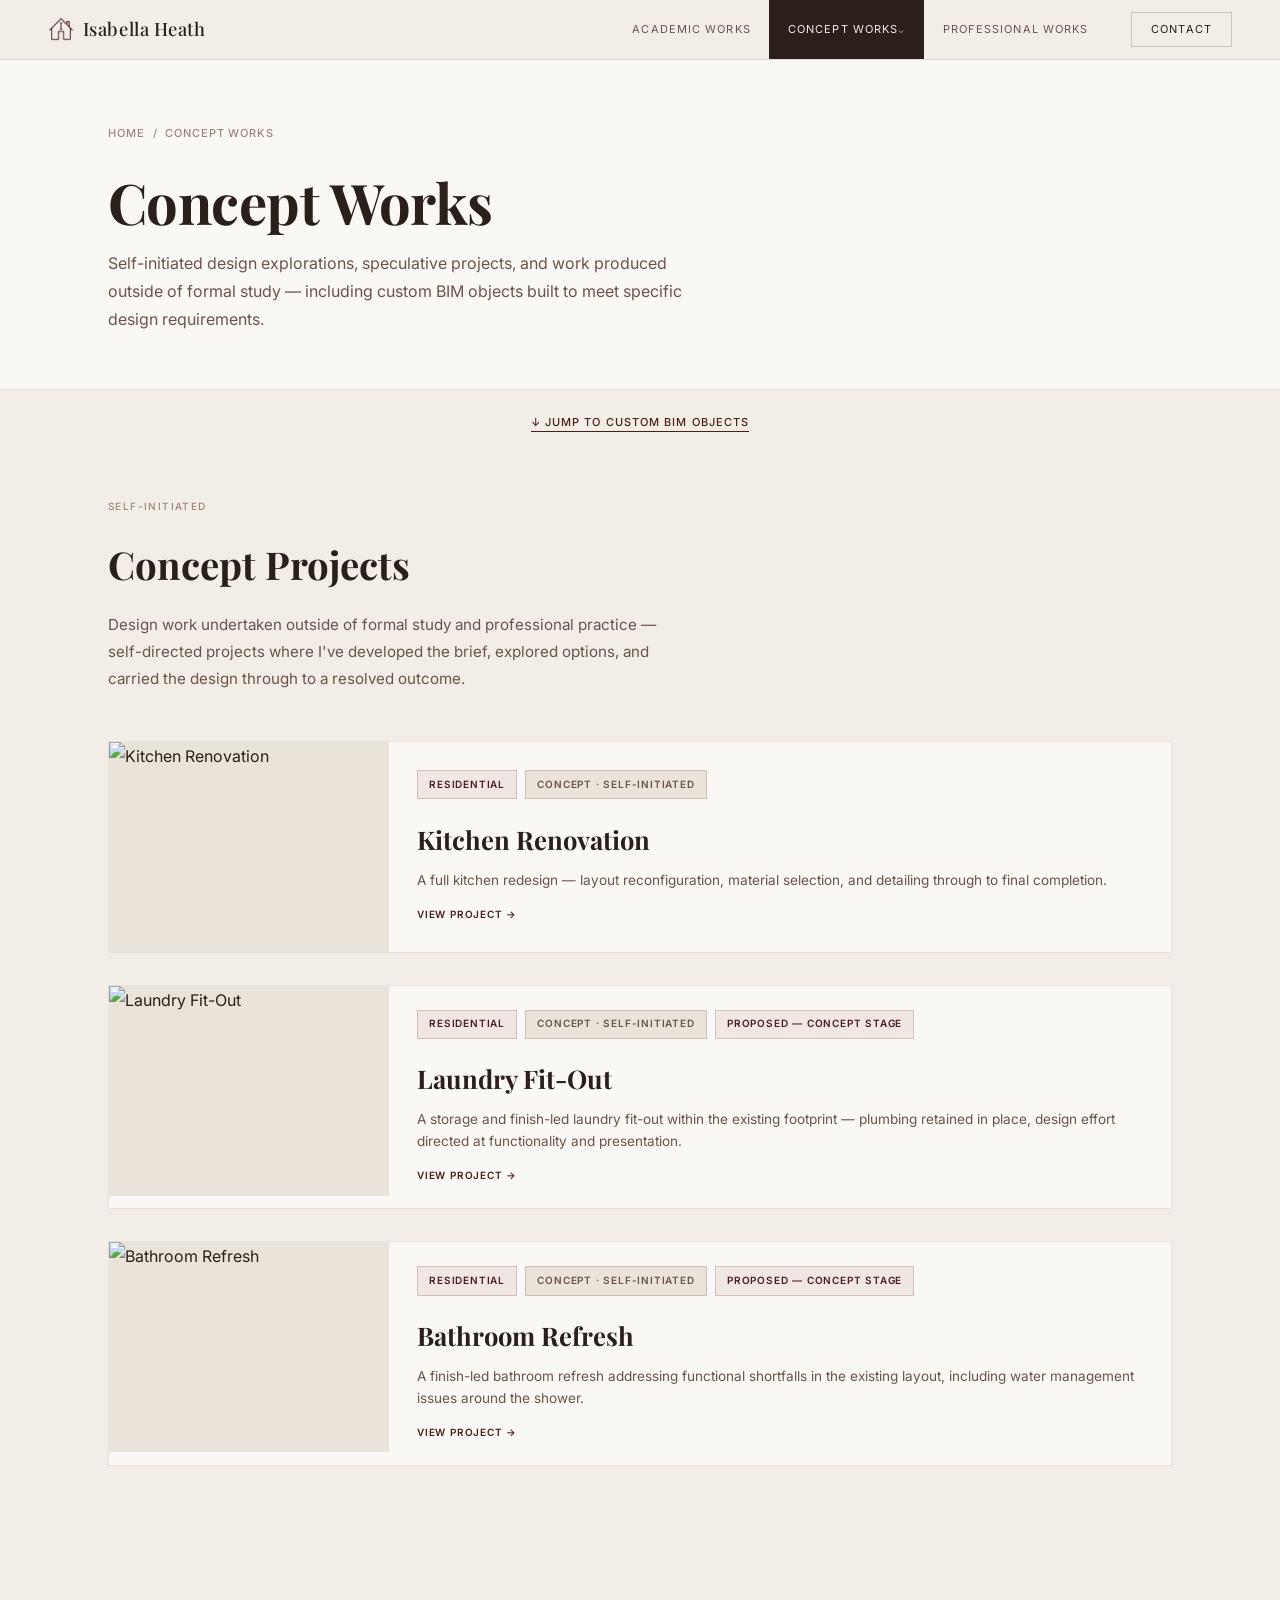
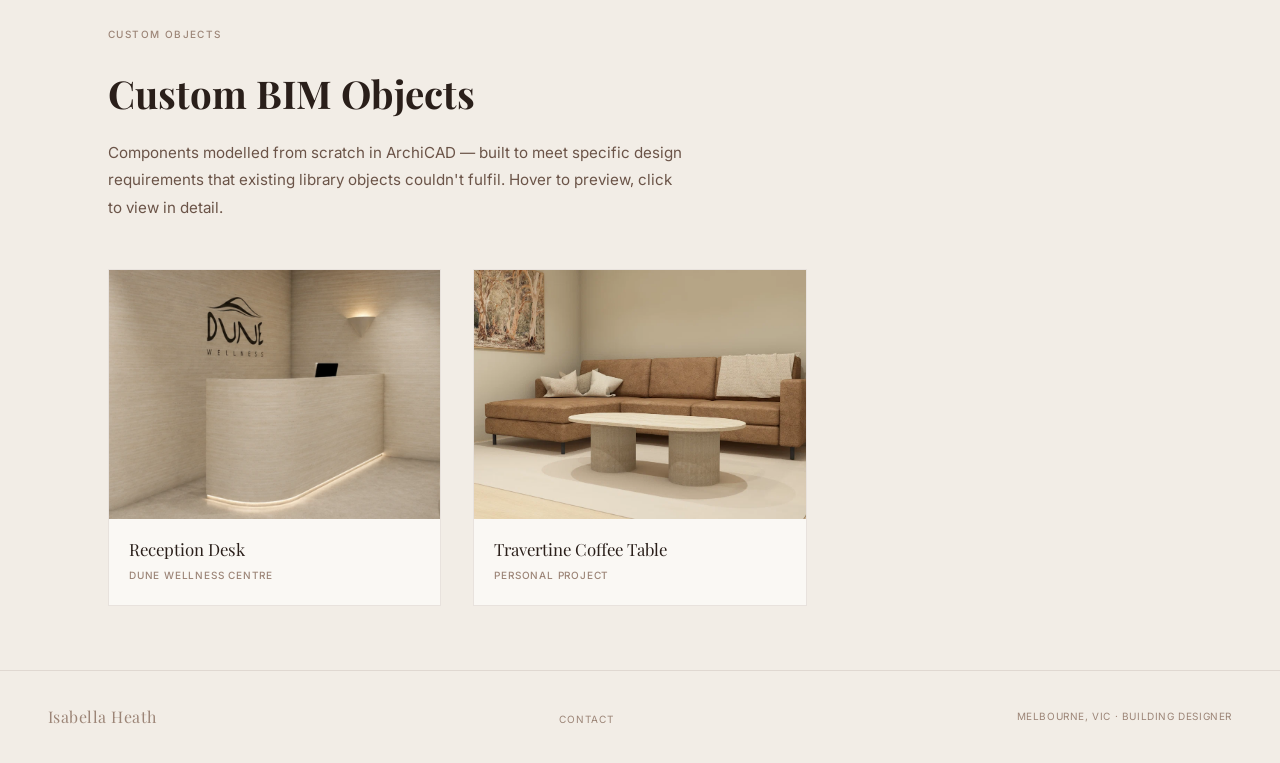
==== concept-works.html @ 90c16fb1 "Add files via upload" ====
<!DOCTYPE html>
<html lang="en">
<head>
<meta charset="UTF-8">
<meta name="viewport" content="width=device-width, initial-scale=1.0, maximum-scale=1.0, user-scalable=no">
<title>Concept Works — Isabella Heath</title>
<link rel="stylesheet" href="style.css">
<link rel="icon" type="image/x-icon" href="favicon.ico">
<link rel="apple-touch-icon" sizes="180x180" href="apple-touch-icon.png">
<link rel="manifest" href="manifest.json">
<meta name="theme-color" content="#3A1F14">
<style>
  .page-header { padding-top: 60px; border-bottom: 0.5px solid var(--border); background: var(--bg-card); }
  .page-header-inner { max-width: 1160px; margin: 0 auto; padding: 4rem 3rem 3.5rem; }
  @media (max-width: 900px) { .page-header-inner { padding: 1.5rem 1.5rem 2rem; } }
  .breadcrumb { display: flex; align-items: center; gap: 0.5rem; font-size: 11px; font-weight: 500; letter-spacing: 0.08em; text-transform: uppercase; color: var(--text-muted); margin-bottom: 1.75rem; }
  .breadcrumb a { color: var(--text-muted); text-decoration: none; transition: color 0.2s; }
  .breadcrumb a:hover { color: var(--accent); }
  .page-title { font-family: 'Playfair Display', serif; font-size: clamp(2rem, 5vw, 3.5rem); line-height: 1.1; letter-spacing: -0.01em; margin-bottom: 1rem; }
  .page-subtitle { font-size: 1rem; color: var(--text-secondary); max-width: 580px; line-height: 1.75; }

  /* SECTION */
  .section-wrap-cw { max-width: 1160px; margin: 0 auto; padding: 4rem 3rem; }
  .section-eyebrow-cw { font-size: 10px; font-weight: 500; letter-spacing: 0.14em; text-transform: uppercase; color: var(--text-muted); display: block; margin-bottom: 1rem; }
  .section-title-cw { font-family: 'Playfair Display', serif; font-size: clamp(1.6rem,3vw,2.4rem); margin-bottom: 0.75rem; }
  .section-body-cw { font-size: 0.95rem; color: var(--text-secondary); line-height: 1.8; max-width: 580px; margin-bottom: 3rem; }

  /* Shared classes used by kitchen renovation section */
  .img-grid-2 { display: grid; grid-template-columns: 1fr 1fr; gap: 1.5px; background: var(--border); margin-bottom: 1.5rem; }
  .before-two-col { display: grid; grid-template-columns: 1fr 1fr; }
  .layout-plans-grid { display: grid; grid-template-columns: 1fr 1fr; }
  .img-slot { background: transparent; display: flex; align-items: center; justify-content: center; overflow: hidden; }
  .img-slot img { width: 100%; height: 100%; object-fit: contain; display: block; cursor: zoom-in; }
  .img-placeholder-label { font-size: 10px; font-weight: 500; letter-spacing: 0.1em; text-transform: uppercase; color: var(--text-muted); text-align: center; padding: 1rem; line-height: 1.7; background: var(--bg-mid); width: 100%; height: 100%; display: flex; align-items: center; justify-content: center; }
  .img-hero { width: 100%; display: block; margin-bottom: 1.5rem; cursor: zoom-in; }
  .img-label { font-size: 10px; letter-spacing: 0.08em; text-transform: uppercase; color: var(--text-muted); margin-bottom: 0.5rem; margin-top: 0.25rem; display: block; }
  .outcomes-list { list-style: none; margin-top: 1rem; }
  .outcomes-list li { font-size: 0.9rem; color: var(--text-secondary); padding: 0.5rem 0; border-bottom: 0.5px solid var(--border); display: flex; align-items: flex-start; gap: 0.75rem; line-height: 1.5; }
  .outcomes-list li:last-child { border-bottom: none; }
  .outcomes-list li::before { content: '→'; color: var(--accent); font-size: 0.75rem; margin-top: 0.2rem; flex-shrink: 0; }
  .badge { font-size: 10px; font-weight: 600; letter-spacing: 0.08em; text-transform: uppercase; padding: 0.3rem 0.7rem; }
  .badge-type { background: var(--accent-light); color: var(--accent); }
  .badge-academic { background: var(--bg-mid); color: var(--text-secondary); }
  /* LIGHTBOX */
  .cw-lightbox { position: fixed; inset: 0; z-index: 100000; background: var(--bg-card); display: flex; flex-direction: column; align-items: center; justify-content: center; padding: 3rem 1.5rem 1.5rem; opacity: 0; pointer-events: none; transition: opacity 0.25s; }
  .cw-lightbox.open { opacity: 1; pointer-events: all; }
  .cw-lb-img-wrap { flex: 1; display: flex; align-items: center; justify-content: center; width: 100%; overflow: hidden; max-height: calc(100vh - 80px); }
  .cw-lb-img-wrap img { max-width: 100%; max-height: 100%; object-fit: contain; display: block; transition: transform 0.25s ease; cursor: zoom-in; transform-origin: center center; user-select: none; -webkit-user-drag: none; }
  .cw-lb-img-wrap img.zoomed { cursor: grab; }
  .cw-lb-img-wrap img.zoomed:active { cursor: grabbing; }
  .cw-lb-controls { position: fixed; bottom: 1.75rem; left: 50%; transform: translateX(-50%); display: flex; align-items: center; gap: 0.75rem; background: rgba(250,248,244,0.92); backdrop-filter: blur(10px); border: 0.5px solid var(--border-strong); padding: 0.55rem 1.25rem; z-index: 100001; opacity: 0; transition: opacity 0.3s; pointer-events: none; }
  .cw-lb-controls.zone-active, .cw-lb-controls:hover { opacity: 1; pointer-events: all; }
  @media (hover: none) {
    .cw-lb-controls { opacity: 1; pointer-events: all; }
  }
  .cw-lb-btn { background: var(--bg-card); border: 0.5px solid var(--border-strong); padding: 0.5rem 1.1rem; font-family:'Inter',sans-serif; font-size: 18px; color: var(--text-secondary); cursor: pointer; transition: all 0.2s; min-width: 48px; min-height: 48px; display: flex; align-items: center; justify-content: center; }
  .cw-lb-counter { font-size: 11px; letter-spacing: 0.06em; color: var(--text-muted); min-width: 54px; text-align: center; }
  .cw-lb-close { position: fixed; top: 1.25rem; right: 1.5rem; z-index: 100002; background: var(--bg-card); border: 0.5px solid var(--border-strong); color: var(--text-secondary); font-size: 1rem; cursor: pointer; padding: 0.4rem 0.7rem; opacity: 0; transition: background 0.2s, color 0.2s, border-color 0.2s, opacity 0.3s; pointer-events: none; }
  .cw-lb-close.zone-active, .cw-lb-close:hover { opacity: 1; pointer-events: all; }
  @media (hover: none) {
    .cw-lb-close { opacity: 1; pointer-events: all; }
  }
  /* Invisible hot zones — large trigger areas, sit BELOW the controls so clicks pass through */
  .cw-lb-hotzone-bottom { position: fixed; bottom: 0; left: 0; width: 100%; height: 40vh; z-index: 250; }
  .cw-lb-hotzone-close { position: fixed; top: 0; right: 0; width: 220px; height: 35vh; z-index: 250; }
  @media (max-width: 700px) {
    .cw-lb-btn { font-size: 26px; padding: 1rem 1.6rem; min-width: 70px; min-height: 70px; }
    .cw-lb-controls { padding: 0.75rem 1.5rem; gap: 1rem; bottom: 1.25rem; }
  }
  /* BEFORE VIEWER — inline prev/next navigation arrows */
  .before-nav-arrow { position: absolute; top: 50%; transform: translateY(-50%); background: rgba(42,31,26,0.45); border: none; color: rgba(242,237,230,0.9); font-size: 1.3rem; width: 36px; height: 36px; display: flex; align-items: center; justify-content: center; cursor: pointer; transition: background 0.2s, opacity 0.25s; z-index: 3; padding: 0; opacity: 0; }
  .before-main:hover .before-nav-arrow, .before-nav-arrow.zone-active { opacity: 1; }
  .before-nav-arrow:hover { background: rgba(42,31,26,0.8); }
  .before-nav-arrow:disabled { opacity: 0.15 !important; cursor: default; }
  .before-nav-arrow.prev { left: 0.4rem; }
  .before-nav-arrow.next { right: 2.4rem; }
  /* Wider hot zone — bottom 40% of the image reveals the arrows */
  .before-nav-hotzone { position: absolute; bottom: 0; left: 0; width: 100%; height: 40%; z-index: 1; }
  @media (hover: none) {
    .before-nav-arrow { opacity: 1; }
  }
  @media (max-width: 700px) {
    .before-nav-arrow { width: 44px; height: 44px; font-size: 1.6rem; }
    .before-nav-arrow.next { right: 3rem; }
  }
  .cw-lb-close:hover { background: var(--accent); border-color: var(--accent); color: var(--bg); }
  .cw-lb-label { position: fixed; bottom: 5.25rem; left: 50%; transform: translateX(-50%); font-size: 10px; letter-spacing: 0.1em; text-transform: uppercase; color: var(--text-muted); z-index: 100001; opacity: 0; transition: opacity 0.3s; pointer-events: none; }
  .cw-lb-label.zone-active { opacity: 1; }
  @media (hover: none) {
    .cw-lb-label { opacity: 1; }
  }

  /* BEFORE VIEWER — compact main image + thumbnail carousel */
  .before-viewer { max-width: 480px; margin-bottom: 1.5rem; }
  .before-main { position: relative; aspect-ratio: 4/3; background: var(--bg-mid); border: 0.5px solid var(--border-strong); overflow: hidden; display: flex; align-items: center; justify-content: center; }
  .before-main img { width: 100%; height: 100%; object-fit: contain; display: block; cursor: zoom-in; }
  .before-placeholder-text { font-size: 10px; font-weight: 500; letter-spacing: 0.08em; text-transform: uppercase; color: var(--text-muted); text-align: center; padding: 1rem; line-height: 1.7; }
  .before-expand { position: absolute; top: 0.5rem; right: 0.5rem; background: rgba(26,20,16,0.5); border: none; color: var(--bg); font-size: 0.9rem; cursor: pointer; padding: 0.35rem 0.55rem; line-height: 1; transition: background 0.2s; }
  .before-expand:hover { background: var(--accent); }
  .before-thumbs { display: flex; gap: 1.5px; margin-top: 0.5px; background: var(--border); }
  .before-thumb { flex: 1; aspect-ratio: 4/3; background: var(--bg-mid); cursor: pointer; overflow: hidden; border: 1.5px solid transparent; transition: border-color 0.2s; display: flex; align-items: center; justify-content: center; }
  .before-thumb img { width: 100%; height: 100%; object-fit: cover; display: block; }
  .before-thumb.active { border-color: var(--accent); }
  .before-thumb-fallback { font-size: 11px; color: var(--text-muted); }

  @media (max-width: 900px) {
    .before-two-col { display: grid !important; grid-template-columns: 1fr !important; }
    .before-two-col > div:last-child { align-self: auto !important; }
    .layout-plans-grid { display: grid !important; grid-template-columns: 1fr !important; gap: 1rem !important; }
    .img-grid-2 { grid-template-columns: 1fr !important; }
  }

  /* DESIGN DEVELOPMENT TAPESTRY — horizontal scroll */
  .tapestry-wrap { position: relative; margin-bottom: 2rem; }
  .tapestry-track { overflow-x: auto; overflow-y: hidden; scrollbar-width: none; -webkit-overflow-scrolling: touch; cursor: grab; height: 420px; background: #EDE7DE; display: flex; align-items: center; }
  .tapestry-track:active { cursor: grabbing; }
  .tapestry-track::-webkit-scrollbar { display: none; }
  /* Right-edge fade — permanent subtle indicator */
  .tapestry-fade { position: absolute; top: 0; right: 0; width: 80px; height: calc(100% - 36px); background: linear-gradient(to right, transparent, var(--bg-card)); pointer-events: none; z-index: 1; transition: opacity 0.4s; }
  .tapestry-wrap.scrolled .tapestry-fade { opacity: 0.3; }
  /* Scroll hint overlay — fades out on first interaction */
  .tapestry-hint { position: absolute; top: 50%; left: 50%; transform: translate(-50%, -50%); z-index: 3; pointer-events: none; display: flex; flex-direction: column; align-items: center; gap: 0.75rem; transition: opacity 0.5s ease; }
  .tapestry-hint-text { font-family: 'Inter', sans-serif; font-size: 13px; font-weight: 500; letter-spacing: 0.18em; text-transform: uppercase; color: #F2EDE6; background: rgba(58,31,20,0.88); backdrop-filter: blur(6px); padding: 0.65rem 1.5rem; white-space: nowrap; }
  .tapestry-hint-arrow { font-size: 52px; color: var(--accent); line-height: 1; animation: tapestry-nudge 1.8s ease-in-out infinite; }
  @keyframes tapestry-nudge { 0%, 100% { transform: translateX(0); } 50% { transform: translateX(12px); } }
  .tapestry-wrap.scrolled .tapestry-hint { opacity: 0; }
  /* Scrollbar — always visible, slightly thicker for discoverability */
  .tapestry-scrollbar-wrap { padding: 0.75rem 0 0; }
  .tapestry-scrollbar-track { height: 4px; background: var(--border-strong); border-radius: 2px; position: relative; cursor: pointer; }
  .tapestry-scrollbar-thumb { height: 100%; background: var(--accent); border-radius: 2px; position: absolute; left: 0; top: 0; min-width: 48px; transition: background 0.15s; cursor: grab; }
  .tapestry-scrollbar-thumb:active { cursor: grabbing; background: var(--text-primary); }
  .tapestry-img { height: 100%; width: auto; display: block; user-select: none; -webkit-user-drag: none; transform-origin: center left; transition: transform 0.25s ease; flex-shrink: 0; }
  .tapestry-arrow { display: none; }
  @media (max-width: 700px) {
    .tapestry-track { height: 500px; }
    .tapestry-img { height: 100%; }
    .tapestry-arrow { display: flex; align-items: center; justify-content: center; position: absolute; top: 50%; transform: translateY(-60%); z-index: 2; background: rgba(42,31,26,0.55); border: none; color: #F2EDE6; font-size: 1.8rem; width: 40px; height: 40px; cursor: pointer; transition: background 0.2s; }
    .tapestry-arrow:hover { background: rgba(42,31,26,0.85); }
    .tapestry-arrow:disabled { opacity: 0.2; cursor: default; }
    .tapestry-prev { left: 0.25rem; }
    .tapestry-next { right: 0.25rem; }
  }

  /* Tapestry fullscreen button */
  .tapestry-fs-btn { display: inline-flex; align-items: center; gap: 0.4rem; background: none; border: 0.5px solid var(--border-strong); padding: 0.4rem 0.9rem; font-family: 'Inter', sans-serif; font-size: 10px; font-weight: 500; letter-spacing: 0.1em; text-transform: uppercase; color: var(--text-muted); cursor: pointer; transition: color 0.2s, border-color 0.2s; }
  .tapestry-fs-btn:hover { color: var(--accent); border-color: var(--accent); }
  /* Inline zoom buttons — accent-coloured, sit left of full screen button */
  .tapestry-inline-zoom-btn { display: inline-flex; align-items: center; justify-content: center; background: var(--accent); border: none; color: var(--bg-card); font-size: 1rem; font-weight: 500; width: 28px; height: 28px; cursor: pointer; transition: background 0.2s; line-height: 1; flex-shrink: 0; }
  .tapestry-inline-zoom-btn:hover { background: var(--bg-dark); }
  .tapestry-inline-zoom-btn:disabled { opacity: 0.3; cursor: default; }
  /* Tapestry fullscreen overlay */
  .tapestry-fullscreen { position: fixed; inset: 0; z-index: 100000; background: var(--bg-card); display: flex; flex-direction: column; align-items: stretch; justify-content: center; padding: 3rem 0 2rem; opacity: 0; pointer-events: none; transition: opacity 0.25s; }
  .tapestry-fullscreen.open { opacity: 1; pointer-events: all; }
  .tapestry-fs-close { position: fixed; top: 1.25rem; right: 1.5rem; z-index: 100002; background: var(--bg-card); border: 0.5px solid var(--border-strong); color: var(--text-secondary); font-size: 1.1rem; cursor: pointer; padding: 0.6rem 0.9rem; transition: background 0.2s, color 0.2s, border-color 0.2s; touch-action: manipulation; }
  .tapestry-fs-close:hover { background: var(--accent); border-color: var(--accent); color: var(--bg); }
  @media (max-width: 700px) {
    .tapestry-fs-close { font-size: 1.4rem; padding: 0.8rem 1.1rem; top: 1rem; right: 1rem; min-width: 52px; min-height: 52px; }
  }
  .tapestry-fs-track { overflow-x: auto; overflow-y: hidden; -webkit-overflow-scrolling: touch; scrollbar-width: none; cursor: grab; flex: 1; display: flex; align-items: center; }
  .tapestry-fs-track:active { cursor: grabbing; }
  .tapestry-fs-track::-webkit-scrollbar { display: none; }
  .tapestry-fs-img { height: var(--tapestry-fs-zoom, min(70vh, 600px)); width: auto; display: block; flex-shrink: 0; user-select: none; -webkit-user-drag: none; pointer-events: none; transition: height 0.2s ease; }
  @media (max-width: 700px) { .tapestry-fullscreen { --tapestry-fs-zoom: min(60vh, 400px); } }
  /* Zoom controls — bottom-left corner of fullscreen tapestry */
  .tapestry-zoom-controls { position: fixed; bottom: 1.25rem; left: 1.25rem; z-index: 100002; display: flex; gap: 0.4rem; }
  .tapestry-zoom-btn { background: var(--bg-card); border: 0.5px solid var(--border-strong); color: var(--text-secondary); font-size: 1.3rem; font-weight: 500; cursor: pointer; width: 44px; height: 44px; display: flex; align-items: center; justify-content: center; transition: background 0.2s, color 0.2s, border-color 0.2s; touch-action: manipulation; line-height: 1; }
  .tapestry-zoom-btn:hover { background: var(--accent); border-color: var(--accent); color: var(--bg); }
  .tapestry-zoom-btn:disabled { opacity: 0.3; cursor: default; }
  @media (max-width: 700px) {
    .tapestry-zoom-btn { width: 50px; height: 50px; font-size: 1.5rem; }
  }

  /* MATERIAL PALETTE — even 3-column grid, each swatch expands its own panel directly below it */
  .mat-palette-grid { display: grid; grid-template-columns: repeat(3, 1fr); gap: 2rem; }
  .mat-swatch-col { display: flex; flex-direction: column; align-items: center; }
  .mat-swatch-item { text-align: center; cursor: pointer; transition: opacity 0.2s; width: 100%; }
  .mat-swatch-item:hover { opacity: 0.8; }
  .mat-swatch-circle { width: 130px; height: 130px; border-radius: 50%; overflow: hidden; background: var(--bg-mid); margin: 0 auto 0.75rem; border: 0.5px solid var(--border-strong); transition: border-color 0.2s; }
  .mat-swatch-item.active .mat-swatch-circle { border-color: var(--accent); border-width: 2px; }
  .mat-swatch-fallback { display: flex; align-items: center; justify-content: center; height: 100%; font-size: 9px; color: var(--text-muted); text-transform: uppercase; letter-spacing: 0.05em; }
  .mat-swatch-label { font-size: 10.5px; font-weight: 500; letter-spacing: 0.08em; text-transform: uppercase; color: var(--text-muted); display: block; }


  /* SMALL MATERIAL SWATCHES — for laundry and bathroom */
  .small-swatch-row { display: flex; gap: 1.5rem; flex-wrap: wrap; margin: 0.75rem 0 1.5rem; }
  .small-swatch { display: flex; flex-direction: column; align-items: center; gap: 0.4rem; }
  .small-swatch-circle { width: 70px; height: 70px; border-radius: 50%; overflow: hidden; background: var(--bg-mid); border: 0.5px solid var(--border-strong); }
  .small-swatch-circle img { width: 100%; height: 100%; object-fit: cover; display: block; }
  .small-swatch-label { font-size: 9px; font-weight: 500; letter-spacing: 0.07em; text-transform: uppercase; color: var(--text-muted); text-align: center; max-width: 80px; }
  /* Detail panel — expands DOWN below its own swatch, no horizontal rearranging */
  .mat-detail-panel {
    width: 100%;
    max-height: 0;
    overflow: hidden;
    opacity: 0;
    background: var(--bg-mid);
    border: 0.5px solid var(--border-strong);
    margin-top: 0;
    position: relative;
    transition: max-height 0.3s ease, opacity 0.25s ease, margin-top 0.3s ease;
  }
  .mat-detail-panel.open {
    max-height: 260px;
    opacity: 1;
    margin-top: 1rem;
    padding: 1.25rem 1.5rem;
  }
  .mat-detail-close { position: absolute; top: 0.5rem; right: 0.65rem; background: none; border: none; font-size: 0.8rem; color: var(--text-muted); cursor: pointer; padding: 0.2rem 0.4rem; }
  .mat-detail-close:hover { color: var(--accent); }
  .mat-detail-title { font-family: 'Playfair Display', serif; font-size: 0.95rem; color: var(--text-primary); display: block; margin-bottom: 0.5rem; }
  .mat-detail-text { font-size: 0.8rem; color: var(--text-secondary); line-height: 1.65; margin: 0; }

  @media (max-width: 900px) {
    .mat-palette-grid { grid-template-columns: 1fr; gap: 2.5rem; }
    .nav-links { display: none !important; }
    .mat-swatch-circle { width: 110px; height: 110px; }
  }

  /* JOURNAL — design development flip viewer */
  .journal-close { position: fixed; top: 1.25rem; right: 1.5rem; z-index: 302; background: rgba(26,20,16,0.65); border: 0.5px solid rgba(255,255,255,0.15); color: rgba(242,237,230,0.7); font-size: 1rem; cursor: pointer; padding: 0.4rem 0.7rem; }
  .journal-close:hover { background: var(--accent); border-color: var(--accent); color: var(--bg); }

  @media (max-width: 768px) {
    .img-grid-2 { grid-template-columns: 1fr; }
    .img-grid-3 { grid-template-columns: 1fr; }
  }

  /* CONCEPT PROJECT WRAPPER — collapsed preview by default, expands on click */
  .concept-proj-wrap { margin-bottom: 2rem; }
  .concept-preview-card {
    display: grid; grid-template-columns: 280px 1fr; gap: 0;
    border: 0.5px solid var(--border); background: var(--bg-card);
    cursor: pointer; transition: border-color 0.25s, box-shadow 0.25s;
  }
  .concept-preview-card:hover { border-color: var(--accent); box-shadow: 0 4px 20px rgba(74,31,26,0.1); }
  .concept-preview-img { position: relative; aspect-ratio: 4/3; overflow: hidden; background: var(--bg-mid); }
  .concept-preview-img img { width: 100%; height: 100%; object-fit: cover; display: block; }
  .concept-preview-fallback { display: flex; align-items: center; justify-content: center; height: 100%; font-size: 10px; font-weight: 500; letter-spacing: 0.08em; text-transform: uppercase; color: var(--text-muted); text-align: center; padding: 1rem; line-height: 1.7; }
  .concept-preview-info { padding: 1.5rem 1.75rem; display: flex; flex-direction: column; justify-content: center; gap: 0.5rem; }
  .concept-preview-title { font-family: 'Playfair Display', serif; font-size: clamp(1.2rem, 2.5vw, 1.6rem); color: var(--text-primary); margin: 0; }
  .concept-preview-desc { font-size: 0.85rem; color: var(--text-secondary); line-height: 1.6; margin: 0; }
  .concept-preview-cta { font-size: 10px; font-weight: 600; letter-spacing: 0.08em; text-transform: uppercase; color: var(--accent); margin-top: 0.4rem; }

  .concept-full-content { display: none; }
  .concept-full-content.open { display: block; }
  .concept-proj-wrap.expanded .concept-preview-card { display: none; }

  .concept-collapse-btn {
    display: inline-flex; align-items: center; gap: 0.4rem;
    font-size: 12px; font-weight: 500; letter-spacing: 0.07em; text-transform: uppercase;
    color: var(--text-muted); background: none; border: none; cursor: pointer;
    padding: 0; margin-bottom: 1.5rem; transition: color 0.2s;
  }
  .concept-collapse-btn:hover { color: var(--accent); }

  @media (max-width: 600px) {
    .concept-preview-card { grid-template-columns: 1fr; }
  }

  /* KITCHEN HERO IMAGE PAIR */
  .kitchen-hero-pair { display:flex; gap:1.5px; width:100%; margin-bottom:0.5px; background:var(--border); }
  .kitchen-hero-img { overflow:hidden; }
  .kitchen-hero-img img { display:block; width:100%; height:100%; object-fit:cover; cursor:zoom-in; }
  /* flex proportional to each image's natural aspect ratio so they share height perfectly */
  .kitchen-hero-img:nth-child(1) { flex:1.500 1 0; max-height:380px; }
  .kitchen-hero-img:nth-child(2) { flex:0.974 1 0; max-height:380px; }
  @media (max-width:900px) {
    .kitchen-hero-img:nth-child(1),
    .kitchen-hero-img:nth-child(2) { max-height:280px; }
  }
  @media (max-width:600px) {
    .kitchen-hero-pair { flex-direction:column; gap:1.5px; }
    .kitchen-hero-img:nth-child(1),
    .kitchen-hero-img:nth-child(2) { flex:none; width:100%; max-height:none; }
    .kitchen-hero-img img { height:auto; object-fit:contain; }
    .corner-storage-grid { grid-template-columns: 1fr !important; }
  }
  .kitchen-carousel-outer { margin-bottom: 2rem; }
  .kitchen-carousel-viewer { position: relative; width: 100%; aspect-ratio: 3/2; background: var(--bg-mid); overflow: hidden; border: 0.5px solid var(--border); margin-bottom: 4px; cursor: zoom-in; }
  .kitchen-carousel-viewer img { width: 100%; height: 100%; object-fit: contain; display: block; }
  .kitchen-carousel-viewer-arrow { position: absolute; top: 50%; transform: translateY(-50%); background: rgba(42,31,26,0.45); border: none; color: #fff; font-size: 1.4rem; width: 38px; height: 38px; display: flex; align-items: center; justify-content: center; cursor: pointer; transition: background 0.2s, opacity 0.25s; z-index: 2; opacity: 0; }
  .kitchen-carousel-viewer:hover .kitchen-carousel-viewer-arrow { opacity: 1; }
  .kitchen-carousel-viewer-arrow:hover { background: rgba(42,31,26,0.75); }
  .kitchen-carousel-viewer-arrow.prev { left: 0.75rem; }
  .kitchen-carousel-viewer-arrow.next { right: 0.75rem; }
  .kitchen-carousel-viewer-arrow:disabled { opacity: 0.2 !important; cursor: default; }
  @media (hover: none) {
    .kitchen-carousel-viewer-arrow { opacity: 1; }
  }
  .kitchen-carousel-counter { position: absolute; bottom: 0.6rem; right: 0.75rem; font-size: 10px; letter-spacing: 0.08em; color: rgba(255,255,255,0.75); background: rgba(42,31,26,0.4); padding: 2px 7px; }
  .kitchen-thumb-strip { display: flex; gap: 3px; overflow-x: auto; scrollbar-width: none; }
  .kitchen-thumb-strip::-webkit-scrollbar { display: none; }
  .kitchen-thumb { flex: 0 0 auto; width: 100px; aspect-ratio: 3/2; overflow: hidden; border: 1.5px solid transparent; cursor: pointer; background: var(--bg-mid); transition: border-color 0.2s; }
  .kitchen-thumb img { width: 100%; height: 100%; object-fit: cover; display: block; }
  .kitchen-thumb.active { border-color: var(--accent); }
  .kitchen-thumb-placeholder { width: 100%; height: 100%; display: flex; align-items: center; justify-content: center; font-size: 9px; color: var(--text-muted); letter-spacing: 0.06em; text-transform: uppercase; }
  @media (max-width: 600px) {
    .kitchen-thumb { width: 72px; }
  }

  /* BACK TO TOP */
  .back-to-top {
    position: fixed; bottom: 2rem; right: 2rem; z-index: 500;
    width: 44px; height: 44px; background: var(--accent); color: var(--bg);
    border: none; cursor: pointer; display: flex; align-items: center; justify-content: center;
    font-size: 1.1rem; line-height: 1; opacity: 0; pointer-events: none;
    transition: opacity 0.3s, background 0.2s, transform 0.2s;
    box-shadow: 0 2px 12px rgba(74,31,26,0.25);
  }
  .back-to-top.visible { opacity: 1; pointer-events: all; }
  .back-to-top:hover { background: var(--text-primary); transform: translateY(-2px); }

  .obj-grid { display: grid; grid-template-columns: repeat(auto-fill, minmax(260px, 1fr)); gap: 2rem; }
  .obj-card { cursor: pointer; border: 0.5px solid var(--border); background: var(--bg-card); transition: box-shadow 0.25s, border-color 0.25s; }
  .obj-card:hover { border-color: var(--accent); box-shadow: 0 4px 20px rgba(74,31,26,0.1); }
  .obj-thumb { position: relative; aspect-ratio: 4/3; overflow: hidden; background: var(--bg-mid); }
  .obj-thumb img { position: absolute; inset: 0; width: 100%; height: 100%; object-fit: cover; transition: opacity 0.35s; background: transparent; }
  .obj-thumb .thumb-default { opacity: 1; }
  .obj-thumb .thumb-hover { opacity: 0; }
  .obj-card:hover .thumb-default { opacity: 0; }
  .obj-card:hover .thumb-hover { opacity: 1; }
  .obj-card-info { padding: 1rem 1.25rem 1.25rem; }
  .obj-card-title { font-family: 'Playfair Display', serif; font-size: 1.05rem; color: var(--text-primary); margin-bottom: 0.2rem; }
  .obj-card-project { font-size: 10px; font-weight: 500; letter-spacing: 0.08em; text-transform: uppercase; color: var(--text-muted); }

  /* OBJECT DETAIL PANEL — desktop: overlay modal; mobile: bottom drawer */
  .obj-overlay {
    position: fixed; inset: 0; background: rgba(26,20,16,0.5);
    z-index: 200; opacity: 0; pointer-events: none; transition: opacity 0.3s;
  }
  .obj-overlay.open { opacity: 1; pointer-events: all; }

  .obj-panel {
    position: fixed; top: 60px; left: 50%; transform: translateX(-50%) translateY(20px);
    width: min(1100px, 92vw); max-height: calc(100vh - 80px);
    background: var(--bg-card); border: 0.5px solid var(--border-strong);
    z-index: 201; display: flex; flex-direction: column;
    opacity: 0; pointer-events: none;
    transition: opacity 0.3s, transform 0.3s;
    overflow: hidden;
  }
  .obj-panel.open { opacity: 1; pointer-events: all; transform: translateX(-50%) translateY(0); }

  /* Panel inner — two columns */
  .obj-panel-inner { display: grid; grid-template-columns: 1fr 1fr; flex: 1; min-height: 0; }

  /* Left col — large image + thumbnail strip */
  .obj-panel-left { display: flex; flex-direction: column; border-right: 0.5px solid var(--border); }
  .obj-panel-hero { flex: 1; background: var(--bg-mid); display: flex; align-items: center; justify-content: center; overflow: hidden; min-height: 0; }
  .obj-panel-hero img { max-width: 100%; max-height: 100%; object-fit: contain; display: block; background: transparent; }
  .obj-panel-thumbs { display: flex; gap: 1.5px; padding: 0.75rem; background: var(--bg); overflow-x: auto; flex-shrink: 0; }
  .obj-panel-thumb { width: 70px; height: 52px; flex-shrink: 0; cursor: pointer; border: 1.5px solid transparent; overflow: hidden; background: var(--bg-mid); transition: border-color 0.2s; }
  .obj-panel-thumb img { width: 100%; height: 100%; object-fit: cover; background: transparent; }
  .obj-panel-thumb.active { border-color: var(--accent); }

  /* Right col — info */
  .obj-panel-right { padding: 2rem 2rem 1.5rem; overflow-y: auto; display: flex; flex-direction: column; gap: 1.25rem; }
  .obj-panel-close { position: absolute; top: 0.75rem; right: 1rem; background: none; border: none; font-size: 1.1rem; cursor: pointer; color: var(--text-muted); padding: 0.25rem 0.5rem; transition: color 0.2s; z-index: 202; }
  .obj-panel-close:hover { color: var(--accent); }
  .obj-panel-title { font-family: 'Playfair Display', serif; font-size: clamp(1.4rem, 2.5vw, 2rem); line-height: 1.15; color: var(--text-primary); margin: 0; padding-top: 1.5rem; }
  .obj-panel-project { font-size: 11px; font-weight: 500; letter-spacing: 0.1em; text-transform: uppercase; color: var(--text-muted); }
  .obj-panel-divider { border: none; border-top: 0.5px solid var(--border); margin: 0; }
  .obj-panel-label { font-size: 10px; font-weight: 600; letter-spacing: 0.1em; text-transform: uppercase; color: var(--text-muted); margin-bottom: 0.5rem; display: block; }
  .obj-panel-desc { font-size: 0.9rem; color: var(--text-secondary); line-height: 1.8; }
  .obj-dims { display: grid; grid-template-columns: auto 1fr; gap: 0.35rem 1rem; align-items: baseline; }
  .obj-dim-label { font-size: 10px; font-weight: 600; letter-spacing: 0.06em; text-transform: uppercase; color: var(--text-muted); white-space: nowrap; }
  .obj-dim-value { font-size: 0.875rem; color: var(--text-primary); font-family: 'Inter', sans-serif; }

  /* Mobile bottom drawer */
  @media (max-width: 768px) {
    .obj-panel {
      top: auto; bottom: 0; left: 0; right: 0;
      transform: translateY(100%);
      width: 100%; max-width: 100%; max-height: 90vh;
      border-radius: 0; border-left: none; border-right: none; border-bottom: none;
    }
    .obj-panel.open { transform: translateY(0); }
    .obj-panel-inner { grid-template-columns: 1fr; overflow-y: auto; }
    .obj-panel-left { border-right: none; border-bottom: 0.5px solid var(--border); }
    .obj-panel-hero { min-height: 240px; max-height: 40vh; }
    .obj-panel-right { padding: 1.25rem 1.25rem 2rem; }
    .obj-grid { grid-template-columns: 1fr 1fr; gap: 1rem; }
    .section-wrap-cw { padding: 2.5rem 1.5rem; }
  }
  @media (max-width: 480px) {
    .obj-grid { grid-template-columns: 1fr; }
  }


  @media (max-width: 900px) {
    .cw-lb-controls { bottom: calc(80px + env(safe-area-inset-bottom, 0px)) !important; }
    .cw-lb-label { bottom: calc(140px + env(safe-area-inset-bottom, 0px)) !important; }
    .tapestry-zoom-controls { bottom: calc(80px + env(safe-area-inset-bottom, 0px)) !important; }
    .tapestry-fs-close { z-index: 100003 !important; }
    .cw-lb-hotzone-bottom { height: calc(40vh + 80px) !important; }
  }
</style>
</head>
<body>

<nav>
  <a href="index.html" class="nav-logo"><img src="favicon-32x32.png" alt="" class="nav-logo-icon" aria-hidden="true">Isabella Heath</a>
    <ul class="nav-links">
    <li><a href="qualifications.html">Academic Works</a></li>
    <li class="nav-dropdown">
      <a href="concept-works.html" class="active">Concept Works</a>
      <div class="nav-dropdown-menu">
        <a href="concept-works.html#custom-objects">Custom BIM Objects</a>
      </div>
    </li>
    <li><a href="professional-works.html">Professional Works</a></li>
    <li><a href="index.html#contact" class="nav-cta">Contact</a></li>
  </ul>
</nav>
<div class="page-header">
  <div class="page-header-inner">
    <div class="breadcrumb"><a href="index.html">Home</a><span>/</span>Concept Works</div>
    <h1 class="page-title">Concept Works</h1>
    <p class="page-subtitle">Self-initiated design explorations, speculative projects, and work produced outside of formal study — including custom BIM objects built to meet specific design requirements.</p>
  </div>
</div>

<div style="text-align:center; padding: 1rem 1.5rem 0;">
  <a href="#custom-objects" style="font-family:'Inter',sans-serif; font-size:11px; font-weight:500; letter-spacing:0.1em; text-transform:uppercase; color:var(--accent); text-decoration:none; border-bottom:0.5px solid var(--accent); padding-bottom:2px;">↓ Jump to Custom BIM Objects</a>
</div>

<!-- CONCEPT PROJECTS -->
<div class="section-wrap-cw" id="concept-projects-top">
  <span class="section-eyebrow-cw">Self-initiated</span>
  <h2 class="section-title-cw">Concept Projects</h2>
  <p class="section-body-cw">Design work undertaken outside of formal study and professional practice — self-directed projects where I've developed the brief, explored options, and carried the design through to a resolved outcome.</p>

  <!-- ============================================================ -->
  <!-- KITCHEN RENOVATION — collapsed preview card by default        -->
  <!-- ============================================================ -->
  <div class="concept-proj-wrap" id="concept-kitchen">

    <!-- PREVIEW CARD — shown by default, click to expand -->
    <div class="concept-preview-card" id="kitchenPreviewCard">
      <div class="concept-preview-img">
        <img src="images/personal/kitchen-final-01.webp" alt="Kitchen Renovation">
      </div>
      <div class="concept-preview-info">
        <div style="display:flex; gap:0.5rem; margin-bottom:0.6rem; flex-wrap:wrap;">
          <span class="badge badge-type">Residential</span>
          <span class="badge badge-academic" style="background:var(--bg-mid); color:var(--text-secondary);">Concept · Self-Initiated</span>
        </div>
        <h3 class="concept-preview-title">Kitchen Renovation</h3>
        <p class="concept-preview-desc">A full kitchen redesign — layout reconfiguration, material selection, and detailing through to final completion.</p>
        <span class="concept-preview-cta">View project →</span>
      </div>
    </div>

    <!-- FULL CONTENT — hidden by default, expands on click -->
    <div class="concept-full-content" id="kitchenFullContent">
      <button class="concept-collapse-btn" id="kitchenCollapseBtn">✕ Close section</button>

      <div style="border:0.5px solid var(--border); background:var(--bg-card); padding:2.5rem;">
        <div style="display:flex; gap:0.5rem; margin-bottom:0.75rem; flex-wrap:wrap;">
          <span class="badge badge-type">Residential</span>
          <span class="badge badge-academic" style="background:var(--bg-mid); color:var(--text-secondary);">Concept · Self-Initiated</span>
        </div>
        <h3 style="font-family:'Playfair Display',serif; font-size:clamp(1.5rem,3vw,2rem); margin-bottom:0.5rem;">Kitchen Renovation</h3>
        <p style="font-size:0.85rem; color:var(--text-muted); margin-bottom:2rem; letter-spacing:0.04em;">Full kitchen redesign — layout reconfiguration through to final detailing</p>

        <!-- HERO IMAGES — finished kitchen, before any explanation -->
        <div class="kitchen-hero-pair">
          <div class="kitchen-hero-img">
            <img src="images/personal/kitchen-final-01.webp" alt="Completed kitchen" data-gallery="kitchen-hero" data-index="0">
          </div>
          <div class="kitchen-hero-img">
            <img src="images/personal/kitchen-final-02.webp" alt="Completed kitchen" data-gallery="kitchen-hero" data-index="1">
          </div>
        </div>

    <!-- INTRO -->
    <p style="font-size:0.95rem; color:var(--text-secondary); line-height:1.8; margin:1.75rem 0 1.25rem;">A full kitchen redesign that began as a brief to refresh finishes and developed into a complete reconfiguration of the layout. Working through the existing space revealed an opportunity to improve flow, storage, and ergonomics by rethinking the floor plan rather than working within the original footprint.</p>

    <!-- BEFORE — compact main image + thumbnail strip + design critique callout -->
    <h4 style="font-family:'Playfair Display',serif; font-size:1.15rem; margin:2rem 0 0.75rem;">Before</h4>
    <p style="font-size:0.9rem; color:var(--text-secondary); line-height:1.75; margin-bottom:1rem">The existing kitchen and meals area prior to renovation. The first two images were taken at the time of purchase with the original styling in place; the next two show the space once vacated — with the meals furniture removed, the spatial constraints of the original layout become more apparent. The final three images are from a previous sale listing dated c. 2013, included to show the condition and layout of the space over a decade earlier — including the dead space adjoining the kitchen that was later reworked into the meals area.</p>
    <div style="gap:1.5rem; align-items:start; margin-bottom:1.5rem;" class="before-two-col">
      <div class="before-viewer" style="max-width:100%; margin-bottom:0;">
        <div class="before-main" id="beforeMain">
          <img id="beforeMainImg" src="" alt="Before kitchen">
          <button class="before-expand" id="beforeExpand" title="View full screen">⛶</button>
          <span class="before-placeholder-text" id="beforePlaceholderText">Before</span>
        </div>
        <div class="before-thumbs" id="beforeThumbs">
          <div class="before-thumb active" data-src="images/personal/kitchen-before-01.webp" data-alt="Before">
            <span class="before-thumb-fallback">1</span>
          </div>
          <div class="before-thumb" data-src="images/personal/kitchen-before-02.webp" data-alt="Before">
            <span class="before-thumb-fallback">2</span>
          </div>
          <div class="before-thumb" data-src="images/personal/kitchen-before-dining.webp" data-alt="Before">
            <span class="before-thumb-fallback">3</span>
          </div>
          <div class="before-thumb" data-src="images/personal/kitchen-before-03.webp" data-alt="Before">
            <span class="before-thumb-fallback">4</span>
          </div>
          <div class="before-thumb" data-src="images/personal/kitchen-before-2013-01.webp" data-alt="Before — c. 2013">
            <span class="before-thumb-fallback">5</span>
          </div>
          <div class="before-thumb" data-src="images/personal/kitchen-before-2013-02.webp" data-alt="Before — c. 2013">
            <span class="before-thumb-fallback">6</span>
          </div>
          <div class="before-thumb" data-src="images/personal/kitchen-before-2013-dead-space.webp" data-alt="Before — c. 2013">
            <span class="before-thumb-fallback">7</span>
          </div>
        </div>
      </div>
      <div style="padding:0.25rem 0 0 1rem; align-self:stretch;">
        <p style="font-size:9px; font-weight:500; letter-spacing:0.14em; text-transform:uppercase; color:var(--text-muted); margin-bottom:1rem;">Existing conditions</p>
        <ul style="list-style:none; padding:0; margin:0; display:flex; flex-direction:column; gap:0.65rem;">
          <li style="font-size:0.82rem; color:var(--text-secondary); line-height:1.6; padding-left:1.1rem; position:relative;"><span style="position:absolute; left:0; top:0.45em; width:5px; height:5px; border-radius:50%; background:var(--accent); display:inline-block;"></span>Bold red ceramic tile splashback and grey stone-look laminate benchtop with a dated bullnose edge profile — a colour scheme that significantly ages the space</li>
          <li style="font-size:0.82rem; color:var(--text-secondary); line-height:1.6; padding-left:1.1rem; position:relative;"><span style="position:absolute; left:0; top:0.45em; width:5px; height:5px; border-radius:50%; background:var(--accent); display:inline-block;"></span>No designated pantry; storage limited to standard overhead and below-bench cabinetry with poor capacity</li>
          <li style="font-size:0.82rem; color:var(--text-secondary); line-height:1.6; padding-left:1.1rem; position:relative;"><span style="position:absolute; left:0; top:0.45em; width:5px; height:5px; border-radius:50%; background:var(--accent); display:inline-block;"></span>Restricted bench run with minimal usable preparation space</li>
          <li style="font-size:0.82rem; color:var(--text-secondary); line-height:1.6; padding-left:1.1rem; position:relative;"><span style="position:absolute; left:0; top:0.45em; width:5px; height:5px; border-radius:50%; background:var(--accent); display:inline-block;"></span>Dated 1¼ bowl stainless steel sink with drainer, top-mounted to the laminate benchtop — a functional and aesthetic liability</li>
          <li style="font-size:0.82rem; color:var(--text-secondary); line-height:1.6; padding-left:1.1rem; position:relative;"><span style="position:absolute; left:0; top:0.45em; width:5px; height:5px; border-radius:50%; background:var(--accent); display:inline-block;"></span>Oven positioned under the benchtop rather than at a comfortable working height</li>
          <li style="font-size:0.82rem; color:var(--text-secondary); line-height:1.6; padding-left:1.1rem; position:relative;"><span style="position:absolute; left:0; top:0.45em; width:5px; height:5px; border-radius:50%; background:var(--accent); display:inline-block;"></span>Meals area confined to a small corner — the footprint accommodated only a compact round table for four</li>
        </ul>
      </div>
    </div>
    <!--
      Before images load automatically once files exist at images/personal/.
      kitchen-before-dining.webp = the styled dining nook shot (your upload: kitchen-before-dining_to_use.jpg, converted to webp).
    -->

    <div class="layout-plans-grid" style="gap:2rem; margin-bottom:1.5rem; align-items:center;">
      <div>
        <p style="font-size:9px; font-weight:500; letter-spacing:0.12em; text-transform:uppercase; color:var(--text-muted); margin-bottom:0.5rem;">Current floor plan</p>
        <div style="background:var(--bg-card); padding:0.75rem;">
          <img src="images/personal/kitchen-original-floorplan.webp" alt="Original Floor Plan — NTS" data-gallery="kitchen-reference" data-index="0" class="lb-transparent-bg" style="width:100%; height:auto; display:block; cursor:zoom-in;">
        </div>
      </div>
      <div>
        <p style="font-size:9px; font-weight:500; letter-spacing:0.12em; text-transform:uppercase; color:var(--text-muted); margin-bottom:0.5rem;">Existing kitchen measurements</p>
        <div style="background:var(--bg-card); padding:0.75rem;">
          <img src="images/personal/kitchen-measurement-mockup.webp" alt="Existing kitchen measurement mockup" data-gallery="kitchen-reference" data-index="1" class="lb-transparent-bg" style="width:100%; height:auto; display:block; cursor:zoom-in;">
        </div>
      </div>
    </div>

    <!-- DESIGN DEVELOPMENT TAPESTRY -->
    <h4 style="font-family:'Playfair Display',serif; font-size:1.15rem; margin:2.5rem 0 0.75rem;">Design Development</h4>
    <p style="font-size:0.9rem; color:var(--text-secondary); line-height:1.8; margin-bottom:0.9rem">The design process began with researching off-the-shelf cabinetry solutions — first through Kaboodle, then IKEA — as a pragmatic starting point for understanding spatial possibilities and product ranges. As the design ideas developed and became more resolved, it became clear that going custom through a cabinet maker was the stronger path forward. Rather than a change of direction, it was an opportunity to take the ideas already developed and refine them without constraint — not being limited to the available product ranges, colourways, or standard modular dimensions meant the design could be executed exactly as intended. In particular, it opened up the material selection considerably: instead of finding the closest match within what either brand offered, the exact Polytec finish and profile could be specified from the outset.</p>
    <p style="font-size:0.9rem; color:var(--text-secondary); line-height:1.75; margin-bottom:1.25rem">The tapestry below brings together the research and ideas explored along the way — product research through Kaboodle and IKEA, colour and finish direction, and specific inspiration for details like the coffee corner and pantry organisation.</p>

    <div class="tapestry-wrap" id="kitchenTapestryWrap">
      <!-- Right-edge fade gradient -->
      <div class="tapestry-fade" id="kitchenTapestryFade"></div>
      <!-- Scroll hint — disappears on first interaction -->
      <div class="tapestry-hint" id="kitchenTapestryHint">
        <span class="tapestry-hint-text">Drag to explore</span>
        <span class="tapestry-hint-arrow">→</span>
      </div>
      <!-- ARROWS — mobile only -->
      <button class="tapestry-arrow tapestry-prev" id="kitchenTapestryPrev" aria-label="Scroll left">&#8249;</button>
      <button class="tapestry-arrow tapestry-next" id="kitchenTapestryNext" aria-label="Scroll right">&#8250;</button>
      <!-- SCROLL TRACK -->
      <div class="tapestry-track" id="kitchenTapestryTrack">
        <img src="images/personal/kitchen-dev-tapestry.webp" alt="Design development timeline" class="tapestry-img" id="kitchenTapestryImg">
      </div>
      <!-- CUSTOM SCROLLBAR -->
      <div class="tapestry-scrollbar-wrap" id="kitchenScrollbarWrap">
        <div class="tapestry-scrollbar-track">
          <div class="tapestry-scrollbar-thumb" id="kitchenScrollbarThumb"></div>
        </div>
      </div>
      <!-- INLINE CONTROLS ROW -->
      <div style="display:flex; align-items:center; gap:0.5rem; margin-top:0.6rem;">
        <button class="tapestry-inline-zoom-btn" id="kitchenInlineZoomOut" aria-label="Zoom out">−</button>
        <button class="tapestry-inline-zoom-btn" id="kitchenInlineZoomIn" aria-label="Zoom in">+</button>
        <button class="tapestry-fs-btn" id="kitchenTapestryFsBtn">⛶ Full screen</button>
      </div>
    </div>

    <!-- TAPESTRY FULLSCREEN OVERLAY -->
    <div class="tapestry-fullscreen" id="kitchenTapestryFullscreen">
      <button class="tapestry-fs-close" id="kitchenTapestryFsClose">✕</button>
      <div class="tapestry-zoom-controls">
        <button class="tapestry-zoom-btn" id="kitchenTapestryZoomOut" aria-label="Zoom out">−</button>
        <button class="tapestry-zoom-btn" id="kitchenTapestryZoomIn" aria-label="Zoom in">+</button>
      </div>
      <div class="tapestry-fs-track" id="kitchenTapestryFsTrack">
        <img src="images/personal/kitchen-dev-tapestry.webp" alt="Design development timeline" class="tapestry-fs-img">
      </div>
    </div>

    <!-- LAYOUT RECONFIGURATION -->
    <h4 style="font-family:'Playfair Display',serif; font-size:1.15rem; margin:2.5rem 0 0.75rem;">Layout Reconfiguration</h4>
    <p style="font-size:0.9rem; color:var(--text-secondary); line-height:1.75; margin-bottom:1.25rem">As part of the design development I proposed adjusting the floor plan to make better use of the available space.</p>

    <div class="layout-plans-grid" style="gap:2rem; margin-bottom:1.5rem; align-items:start;">
      <div>
        <p style="font-size:9px; font-weight:500; letter-spacing:0.12em; text-transform:uppercase; color:var(--text-muted); margin-bottom:0.5rem;">Current floor plan</p>
        <div style="background:var(--bg-card); display:flex; align-items:center; justify-content:center; padding:0.75rem;">
          <img src="images/personal/kitchen-layout-original.webp" alt="Original Floor Plan — with furniture" data-gallery="kitchen-reference" data-index="2" class="lb-transparent-bg" style="width:100%; height:auto; display:block; cursor:zoom-in;">
        </div>
      </div>
      <div>
        <p style="font-size:9px; font-weight:500; letter-spacing:0.12em; text-transform:uppercase; color:var(--text-muted); margin-bottom:0.5rem;">Visualisation of proposed floor plan</p>
        <div style="background:var(--bg-card); display:flex; align-items:center; justify-content:center; padding:0.75rem;">
          <img src="images/personal/kitchen-layout-reconfigured.webp" alt="Proposed Reconfigured Layout — NTS" data-gallery="kitchen-reference" data-index="3" class="lb-transparent-bg" style="width:100%; height:auto; display:block; cursor:zoom-in;">
        </div>
      </div>
    </div>

    <p style="font-size:0.9rem; color:var(--text-secondary); line-height:1.75; margin-bottom:0.75rem">I suggested this reconfiguration for several reasons:</p>
    <ul class="outcomes-list" style="margin-bottom:1.5rem;">
      <li>Made use of the empty space separating the kitchen from the living area, which was previously an ineffective use of floor space</li>
      <li>Relocated the meals area into that space, freeing up the original meals area to become additional kitchen floor space</li>
      <li>Created the opportunity for a proper pantry, which the original layout did not allow for</li>
      <li>Added bench space and reorganised the appliance layout so the oven is no longer positioned beneath the cooktop</li>
      <li>Gave the microwave its own dedicated position, rather than sitting on the benchtop</li>
      <li>Allowed drawers to replace cabinets wherever applicable in the lower cabinetry, improving everyday accessibility</li>
    </ul>

    <!-- MATERIAL PALETTE -->
    <h4 style="font-family:'Playfair Display',serif; font-size:1.15rem; margin:2.5rem 0 0.4rem;">Material Palette</h4>
    <p style="font-size:11px; font-weight:500; letter-spacing:0.08em; text-transform:uppercase; color:var(--accent); margin-bottom:1.25rem; display:flex; align-items:center; gap:0.5rem;"><span style="font-size:14px;">↓</span> Click a material to explore</p>

    <div class="mat-palette-grid" id="matPaletteRow">

      <div class="mat-swatch-col">
        <div class="mat-swatch-item" data-mat="benchtop">
          <div class="mat-swatch-circle">
            <img src="images/personal/kitchen-mat-benchtop.webp" alt="Benchtop and splashback stone" style="width:100%;height:100%;object-fit:cover;">
          </div>
          <span class="mat-swatch-label">Benchtop &amp; Splashback</span>
        </div>
        <div class="mat-detail-panel" id="matDetail-benchtop">
          <button class="mat-detail-close" data-close-mat>✕</button>
          <span class="mat-detail-title">Benchtop &amp; Splashback</span>
          <p class="mat-detail-text">'Travertino' 12mm porcelain by Stone Ambassador, from the Vasari Porcelain Surfaces range. Natural surface finish.</p>
        </div>
      </div>

      <div class="mat-swatch-col">
        <div class="mat-swatch-item" data-mat="cabinetry">
          <div class="mat-swatch-circle">
            <img src="images/personal/kitchen-mat-cabinetry.webp" alt="Cabinetry" style="width:100%;height:100%;object-fit:cover;">
          </div>
          <span class="mat-swatch-label">Cabinetry</span>
        </div>
        <div class="mat-detail-panel" id="matDetail-cabinetry">
          <button class="mat-detail-close" data-close-mat>✕</button>
          <span class="mat-detail-title">Cabinetry</span>
          <p class="mat-detail-text">'Rubra Oak' Woodmatt finish by Polytec, 18mm thick thermolaminated doors and panels. Subtle woodgrain embossing with an overall matt finish — a deep red-brown undertone with dark brown grain in a solid oak woodgrain with subtle crown cuts. Bevelled-edge finger-pull profile, no handles, soft-close drawers and doors throughout.</p>
        </div>
      </div>

      <div class="mat-swatch-col">
        <div class="mat-swatch-item" data-mat="sinktap">
          <div class="mat-swatch-circle">
            <img src="images/personal/kitchen-mat-sink-tap.webp" alt="Sink and tap finish" style="width:100%;height:100%;object-fit:cover;">
          </div>
          <span class="mat-swatch-label">Sink &amp; Tap</span>
        </div>
        <div class="mat-detail-panel" id="matDetail-sinktap">
          <button class="mat-detail-close" data-close-mat>✕</button>
          <span class="mat-detail-title">Sink &amp; Tap</span>
          <p class="mat-detail-text">Gunmetal grey finish on both the sink and tap, coordinated for a cohesive look throughout the kitchen.</p>
        </div>
      </div>

    </div>

    <!-- LIGHTING NOTE -->
    <p style="font-size:0.85rem; color:var(--text-secondary); line-height:1.75; margin-top:1.75rem">Under-cabinet LED track lighting was added — not purely for aesthetics, but as appropriate task lighting for this area of the house, which receives the least natural light of any room.</p>

    <!-- FINAL DETAILS -->
    <h4 style="font-family:'Playfair Display',serif; font-size:1.15rem; margin:2.5rem 0 0.75rem;">Final Details</h4>
    <p style="font-size:0.9rem; color:var(--text-secondary); line-height:1.75; margin-bottom:0.6rem">The completed kitchen — an above plan view of the final layout, followed by photographs of the finished space.</p>
    <p style="font-size:0.9rem; color:var(--text-secondary); line-height:1.75; margin-bottom:1rem">The final cabinetry was produced to manufacture by the cabinet maker from this concept, so detailed joinery drawings shown elsewhere are their own technical documentation rather than mine.</p>

    <span class="img-label">Above plan view — final layout</span>
    <div style="max-width:480px; margin-bottom:1.5rem;">
      <div class="img-slot" style="aspect-ratio:4/3; background:var(--bg-card);">
        <img src="images/personal/kitchen-final-plan.webp" alt="Final Layout — NTS" data-gallery="kitchen-reference" data-index="4" class="lb-transparent-bg">
      </div>
    </div>


    <span class="img-label">Renders</span>
    <div style="display:grid; grid-template-columns:1fr 1fr; gap:1.5rem; margin-bottom:1.5rem;">
      <div class="img-slot" style="aspect-ratio:4/3; background:var(--bg-mid);">
        <img src="images/personal/kitchen-render-01.webp" alt="Kitchen render 1" data-gallery="kitchen" data-index="8">
      </div>
      <div class="img-slot" style="aspect-ratio:4/3; background:var(--bg-mid);">
        <img src="images/personal/kitchen-render-02.webp" alt="Kitchen render 2" data-gallery="kitchen" data-index="9">
      </div>
    </div>

    <!-- FINISHED KITCHEN CAROUSEL — large viewer + thumbnail strip -->
    <span class="img-label" style="margin-top:1.5rem; display:block;">Finished Kitchen</span>
    <div class="kitchen-carousel-outer">
      <div class="kitchen-carousel-viewer" id="kViewer">
        <img id="kViewerImg" src="images/personal/kitchen-final-01.webp" alt="Finished kitchen">
        <button class="kitchen-carousel-viewer-arrow prev" id="kPrev">&#8249;</button>
        <button class="kitchen-carousel-viewer-arrow next" id="kNext">&#8250;</button>
        <span class="kitchen-carousel-counter" id="kCounter">1 / 8</span>
      </div>
      <div class="kitchen-thumb-strip" id="kThumbStrip">
        <div class="kitchen-thumb active" data-src="images/personal/kitchen-final-01.webp">
          <img src="images/personal/kitchen-final-01.webp" alt="Finished kitchen" data-gallery="kitchen" data-index="0">
        </div>
        <div class="kitchen-thumb" data-src="images/personal/kitchen-final-02.webp">
          <img src="images/personal/kitchen-final-02.webp" alt="Finished kitchen" data-gallery="kitchen" data-index="1">
        </div>
        <div class="kitchen-thumb" data-src="images/personal/kitchen-angle-01.webp">
          <img src="images/personal/kitchen-angle-01.webp" alt="Finished kitchen" data-gallery="kitchen" data-index="2">
        </div>
        <div class="kitchen-thumb" data-src="images/personal/kitchen-angle-02.webp">
          <img src="images/personal/kitchen-angle-02.webp" alt="Finished kitchen" data-gallery="kitchen" data-index="3">
        </div>
        <div class="kitchen-thumb" data-src="images/personal/kitchen-angle-03.webp">
          <img src="images/personal/kitchen-angle-03.webp" alt="Finished kitchen" data-gallery="kitchen" data-index="4">
        </div>
        <div class="kitchen-thumb" data-src="images/personal/kitchen-angle-04.webp">
          <img src="images/personal/kitchen-angle-04.webp" alt="Finished kitchen" data-gallery="kitchen" data-index="5">
        </div>
        <div class="kitchen-thumb" data-src="images/personal/kitchen-angle-05.webp">
          <img src="images/personal/kitchen-angle-05.webp" alt="Finished kitchen" data-gallery="kitchen" data-index="6">
        </div>
        <div class="kitchen-thumb" data-src="images/personal/kitchen-angle-06.webp">
          <img src="images/personal/kitchen-angle-06.webp" alt="Finished kitchen" data-gallery="kitchen" data-index="7">
        </div>
      </div>
    </div>

    <!-- CORNER STORAGE — Lehmann's unit -->
    <span class="img-label" style="margin-top:0.5rem; display:block;">Corner Storage</span>
    <div class="corner-storage-grid" style="display:grid; grid-template-columns:280px 1fr; gap:1.5rem; align-items:start; margin:0.75rem 0 2rem;">
      <div class="img-slot" style="aspect-ratio:3/4; background:transparent;">
        <img src="images/personal/lehmans_corner.webp" alt="Lehmann's corner unit open">
      </div>
      <p style="font-size:0.875rem; color:var(--text-secondary); line-height:1.8; padding-top:0.25rem;">The lower corner cabinet presented a common problem — the geometry of an internal corner makes drawers impractical, leaving a standard hinged door as the only option and the space largely inaccessible. A <strong style="font-weight:500; color:var(--text-primary);">Lehmann's corner unit</strong> was specified here: a swing-out carousel system that brings the full depth of the cabinet out to the user on open, eliminating the need to reach into a dark corner. The result is a practical appliance cupboard — slow cooker, rice cooker, and blender all stored at bench height and fully accessible without bending or rummaging.</p>
    </div>

    <h4 class="h4-serif-bold" style="font-family:'Playfair Display',serif; font-size:1.05rem; margin:1.75rem 0 0.75rem;">Key outcomes</h4>
    <ul class="outcomes-list">
      <li>Reassessed the original brief and identified a full layout reconfiguration as the stronger design solution <span style="font-size:9px; letter-spacing:0.07em; text-transform:uppercase; color:var(--text-muted); margin-left:0.4rem;">↳ responding to: dead space between kitchen and living</span></li>
      <li>Proposed relocating key appliances to improve ergonomics and workflow through the space <span style="font-size:9px; letter-spacing:0.07em; text-transform:uppercase; color:var(--text-muted); margin-left:0.4rem;">↳ responding to: oven under benchtop, poor prep-to-cook flow</span></li>
      <li>Developed the design from early inspiration and sketches through to resolved floor plan and joinery drawings <span style="font-size:9px; letter-spacing:0.07em; text-transform:uppercase; color:var(--text-muted); margin-left:0.4rem;">↳ responding to: no designated pantry, limited storage</span></li>
      <li>Selected and coordinated a cohesive material and finish palette across benchtop, cabinetry, and fittings <span style="font-size:9px; letter-spacing:0.07em; text-transform:uppercase; color:var(--text-muted); margin-left:0.4rem;">↳ responding to: dated red tile splashback, grey laminate benchtop</span></li>
      <li>Carried the design through to completion, from concept to finished kitchen</li>
    </ul>

      <button class="concept-collapse-btn" id="kitchenCollapseBtnBottom" style="margin-top:2.5rem;">✕ Close section</button>

      </div>

      <!-- end inner card -->
    </div>
    <!-- end concept-full-content -->
  </div>
  <!-- end concept-proj-wrap -->

  <!-- ============================================================ -->
  <!-- LAUNDRY FIT-OUT — proposed concept, not yet built -->
  <!-- ============================================================ -->
  <div class="concept-proj-wrap" id="concept-laundry">

    <!-- PREVIEW CARD — shown by default, click to expand -->
    <div class="concept-preview-card" id="laundryPreviewCard">
      <div class="concept-preview-img">
        <img src="images/personal/laundry-proposed-layout.webp" alt="Laundry Fit-Out">
      </div>
      <div class="concept-preview-info">
        <div style="display:flex; gap:0.5rem; margin-bottom:0.6rem; flex-wrap:wrap;">
          <span class="badge badge-type">Residential</span>
          <span class="badge badge-academic" style="background:var(--bg-mid); color:var(--text-secondary);">Concept · Self-Initiated</span>
          <span class="badge" style="background:var(--accent-light); color:var(--accent); border:0.5px solid rgba(74,31,26,0.18);">Proposed — Concept Stage</span>
        </div>
        <h3 class="concept-preview-title">Laundry Fit-Out</h3>
        <p class="concept-preview-desc">A storage and finish-led laundry fit-out within the existing footprint — plumbing retained in place, design effort directed at functionality and presentation.</p>
        <span class="concept-preview-cta">View project →</span>
      </div>
    </div>

    <!-- FULL CONTENT — hidden by default, expands on click -->
    <div class="concept-full-content" id="laundryFullContent">
      <button class="concept-collapse-btn" id="laundryCollapseBtn">✕ Close section</button>

      <div style="border:0.5px solid var(--border); background:var(--bg-card); padding:2.5rem;">
        <div style="display:flex; gap:0.5rem; margin-bottom:0.75rem; flex-wrap:wrap;">
          <span class="badge badge-type">Residential</span>
          <span class="badge badge-academic" style="background:var(--bg-mid); color:var(--text-secondary);">Concept · Self-Initiated</span>
          <span class="badge" style="background:var(--accent-light); color:var(--accent); border:0.5px solid rgba(74,31,26,0.18);">Proposed — Concept Stage</span>
        </div>
        <h3 style="font-family:'Playfair Display',serif; font-size:clamp(1.5rem,3vw,2rem); margin-bottom:0.5rem;">Laundry Fit-Out</h3>
        <p style="font-size:0.85rem; color:var(--text-muted); margin-bottom:0.75rem; letter-spacing:0.04em;">Storage and finish-led fit-out within the existing footprint</p>
        <p style="font-size:0.8rem; color:var(--accent); margin-bottom:2rem; letter-spacing:0.03em;">This project is currently at proposal stage — design and material selections shown below have not yet been built.</p>

        <p style="font-size:0.9rem; color:var(--text-secondary); line-height:1.8; margin-bottom:1.5rem;">The existing laundry retains its original plumbing layout — relocating services wasn't justified for this brief, so the design challenge became one of working within a fixed footprint rather than reconfiguring it. The proposal focuses on resolving the room's two biggest functional failures — a dryer that doesn't properly fit its allocated space, and a near-total absence of storage for linen and cleaning supplies — alongside a full finish refresh.</p>

        <!-- BEFORE — empty + lived-in -->
        <h4 style="font-family:'Playfair Display',serif; font-size:1.15rem; margin:2rem 0 0.75rem;">Before</h4>
        <p style="font-size:0.9rem; color:var(--text-secondary); line-height:1.75; margin-bottom:1rem">The existing laundry as it stands. The first and second images showing the room vacant, prior to appliances or storage being introduced; the last showing the space in everyday use, where the practical shortcomings of the layout become apparent.</p>

        <div style="gap:1.5rem; align-items:start; margin-bottom:1.5rem;" class="before-two-col">
          <div class="laundry-before-viewer" id="laundryBeforeMain" style="max-width:100%; margin-bottom:0;">
            <div class="before-main">
              <img id="laundryBeforeMainImg" src="images/personal/laundry-before-empty.webp" alt="Laundry — vacant" data-gallery="laundry-before" data-index="0" style="width:100%; height:100%; object-fit:contain; display:block; cursor:zoom-in;">
              <div class="before-nav-hotzone" id="laundryBeforeHotzone"></div>
              <button class="before-expand" id="laundryBeforeExpand" title="View full screen">⛶</button>
              <button class="before-nav-arrow prev" id="laundryBeforePrev" aria-label="Previous">&#8249;</button>
              <button class="before-nav-arrow next" id="laundryBeforeNext" aria-label="Next">&#8250;</button>
            </div>
            <div class="before-thumbs" id="laundryBeforeThumbs">
              <div class="before-thumb active" data-src="images/personal/laundry-before-empty.webp" data-alt="Laundry — vacant">
                <img src="images/personal/laundry-before-empty.webp" alt="Laundry — vacant">
              </div>
              <div class="before-thumb" data-src="images/personal/laundry-before-lived-01.webp" data-alt="Laundry — in use">
                <img src="images/personal/laundry-before-lived-01.webp" alt="Laundry — in use">
              </div>
              <div class="before-thumb" data-src="images/personal/laundry-before-lived-02.webp" data-alt="Laundry — in use">
                <img src="images/personal/laundry-before-lived-02.webp" alt="Laundry — in use">
              </div>
            </div>
          </div>
          <div style="padding:0.25rem 0 0 1rem; align-self:stretch;">
            <p style="font-size:9px; font-weight:500; letter-spacing:0.14em; text-transform:uppercase; color:var(--text-muted); margin-bottom:1rem;">Existing conditions</p>
            <ul style="list-style:none; padding:0; margin:0; display:flex; flex-direction:column; gap:0.65rem;">
              <li style="font-size:0.82rem; color:var(--text-secondary); line-height:1.6; padding-left:1.1rem; position:relative;"><span style="position:absolute; left:0; top:0.45em; width:5px; height:5px; border-radius:50%; background:var(--accent); display:inline-block;"></span>Dryer does not properly fit its allocated space within the existing footprint</li>
              <li style="font-size:0.82rem; color:var(--text-secondary); line-height:1.6; padding-left:1.1rem; position:relative;"><span style="position:absolute; left:0; top:0.45em; width:5px; height:5px; border-radius:50%; background:var(--accent); display:inline-block;"></span>The only powerpoint serving this zone sits on the side wall, forcing the dryer's cord to route out from behind the unit — as a result, the dryer can't sit flush or vertically aligned with the washing machine below it, creating an awkward visual misalignment that draws the eye for the wrong reasons</li>
              <li style="font-size:0.82rem; color:var(--text-secondary); line-height:1.6; padding-left:1.1rem; position:relative;"><span style="position:absolute; left:0; top:0.45em; width:5px; height:5px; border-radius:50%; background:var(--accent); display:inline-block;"></span>No dedicated storage for linen, cleaning supplies, or general laundry essentials</li>
              <li style="font-size:0.82rem; color:var(--text-secondary); line-height:1.6; padding-left:1.1rem; position:relative;"><span style="position:absolute; left:0; top:0.45em; width:5px; height:5px; border-radius:50%; background:var(--accent); display:inline-block;"></span>Round laundry trough is impractical — poor functionality for soaking, scrubbing, or filling larger items compared to a standard rectangular bowl</li>
              <li style="font-size:0.82rem; color:var(--text-secondary); line-height:1.6; padding-left:1.1rem; position:relative;"><span style="position:absolute; left:0; top:0.45em; width:5px; height:5px; border-radius:50%; background:var(--accent); display:inline-block;"></span>Dated finishes throughout, inconsistent with the rest of the home's renovated areas</li>
            </ul>
          </div>
        </div>

        <!-- LAUNDRY MOODBOARD FULLSCREEN -->
        <div class="tapestry-fullscreen" id="laundryMoodboardFullscreen">
          <button class="tapestry-fs-close" id="laundryMoodboardFsClose">✕</button>
          <div class="tapestry-zoom-controls" id="laundryMoodboardFsZoomControls">
            <button class="tapestry-zoom-btn" id="laundryMoodboardFsZoomOut" aria-label="Zoom out">−</button>
            <button class="tapestry-zoom-btn" id="laundryMoodboardFsZoomIn" aria-label="Zoom in">+</button>
          </div>
          <div class="tapestry-fs-track" id="laundryMoodboardFsTrack">
            <img src="images/personal/laundry-moodboard.webp" alt="Laundry mood board" class="tapestry-fs-img">
          </div>
        </div>

        <!-- PROPOSED DESIGN — concept stage, no final build yet -->
        <h4 style="font-family:'Playfair Display',serif; font-size:1.15rem; margin:2.5rem 0 0.75rem;">Proposed Design</h4>
        <p style="font-size:0.9rem; color:var(--text-secondary); line-height:1.75; margin-bottom:1.5rem">Concept direction for the fit-out — layout intent, material selections, and rationale. This section will be replaced with finished photography once the project is built.</p>

        <!-- DESIGN DEVELOPMENT / INSPIRATION — horizontal scroll mood board -->
        <h5 style="font-family:'Playfair Display',serif; font-size:1rem; margin:0 0 0.75rem; color:var(--text-secondary);">Design Development</h5>
        <p style="font-size:0.9rem; color:var(--text-secondary); line-height:1.75; margin-bottom:1rem">Mood board exploring colour direction, layout inspiration, cabinetry profile, and considered details — scroll to explore.</p>

        <div class="tapestry-wrap" id="laundryMoodboardWrap" style="margin-bottom:1.5rem;">
          <div class="tapestry-fade" id="laundryMoodboardFade"></div>
          <div class="tapestry-hint" id="laundryMoodboardHint">
            <span class="tapestry-hint-text">Drag to explore</span>
            <span class="tapestry-hint-arrow">→</span>
          </div>
          <button class="tapestry-arrow tapestry-prev" id="laundryMoodboardPrev" aria-label="Scroll left">&#8249;</button>
          <button class="tapestry-arrow tapestry-next" id="laundryMoodboardNext" aria-label="Scroll right">&#8250;</button>
          <div class="tapestry-track" id="laundryMoodboardTrack">
            <img src="images/personal/laundry-moodboard.webp" alt="Laundry mood board" class="tapestry-img" id="laundryMoodboardImg">
          </div>
          <div class="tapestry-scrollbar-wrap" id="laundryMoodboardScrollbarWrap">
            <div class="tapestry-scrollbar-track">
              <div class="tapestry-scrollbar-thumb" id="laundryMoodboardThumb"></div>
            </div>
          </div>
          <div style="display:flex; align-items:center; gap:0.5rem; margin-top:0.6rem;">
            <button class="tapestry-inline-zoom-btn" id="laundryMoodboardZoomOut" aria-label="Zoom out">−</button>
            <button class="tapestry-inline-zoom-btn" id="laundryMoodboardZoomIn" aria-label="Zoom in">+</button>
            <button class="tapestry-fs-btn" id="laundryMoodboardFsBtn">⛶ Full screen</button>
          </div>
        </div>

        <!-- PROPOSED LAYOUT -->
        <span class="img-label">Proposed layout</span>
        <div style="max-width:480px; margin-bottom:1.5rem;">
          <div class="img-slot" style="aspect-ratio:4/3; background:var(--bg-card);">
            <!-- REPLACE: <img src="images/personal/laundry-proposed-layout.webp" alt="Proposed laundry layout" data-gallery="laundry-proposed" data-index="0" class="lb-transparent-bg"> -->
            <span class="img-placeholder-label">Proposed layout</span>
          </div>
        </div>

        <span class="img-label">Render</span>
        <div style="max-width:480px; margin-bottom:1.5rem;">
          <div class="img-slot" style="aspect-ratio:4/3; background:var(--bg-mid);">
            <!-- REPLACE: <img src="images/personal/laundry-render-01.webp" alt="Laundry render" data-gallery="laundry-proposed" data-index="1"> -->
            <span class="img-placeholder-label">Render</span>
          </div>
        </div>

        <!-- MATERIAL SWATCHES — small circles -->
        <span class="img-label">Material &amp; finish selections</span>
        <div class="small-swatch-row">
          <div class="small-swatch">
            <div class="small-swatch-circle">
              <!-- REPLACE: <img src="images/personal/laundry-materials-01.webp" alt="Material 1"> -->
            </div>
            <span class="small-swatch-label">Material 1</span>
          </div>
          <div class="small-swatch">
            <div class="small-swatch-circle">
              <!-- REPLACE: <img src="images/personal/laundry-materials-02.webp" alt="Material 2"> -->
            </div>
            <span class="small-swatch-label">Material 2</span>
          </div>
        </div>


        <button class="concept-collapse-btn" id="laundryCollapseBtnBottom" style="margin-top:2.5rem;">✕ Close section</button>

      </div>
      <!-- end inner card -->
    </div>
    <!-- end concept-full-content -->
  </div>
  <!-- end concept-proj-wrap -->

  <!-- ============================================================ -->
  <!-- BATHROOM REFRESH — proposed concept, not yet built -->
  <!-- ============================================================ -->
  <div class="concept-proj-wrap" id="concept-bathroom">

    <!-- PREVIEW CARD — shown by default, click to expand -->
    <div class="concept-preview-card" id="bathroomPreviewCard">
      <div class="concept-preview-img">
        <img src="images/personal/bathroom-proposed-render.webp" alt="Bathroom Refresh">
      </div>
      <div class="concept-preview-info">
        <div style="display:flex; gap:0.5rem; margin-bottom:0.6rem; flex-wrap:wrap;">
          <span class="badge badge-type">Residential</span>
          <span class="badge badge-academic" style="background:var(--bg-mid); color:var(--text-secondary);">Concept · Self-Initiated</span>
          <span class="badge" style="background:var(--accent-light); color:var(--accent); border:0.5px solid rgba(74,31,26,0.18);">Proposed — Concept Stage</span>
        </div>
        <h3 class="concept-preview-title">Bathroom Refresh</h3>
        <p class="concept-preview-desc">A finish-led bathroom refresh addressing functional shortfalls in the existing layout, including water management issues around the shower.</p>
        <span class="concept-preview-cta">View project →</span>
      </div>
    </div>

    <!-- FULL CONTENT — hidden by default, expands on click -->
    <div class="concept-full-content" id="bathroomFullContent">
      <button class="concept-collapse-btn" id="bathroomCollapseBtn">✕ Close section</button>

      <div style="border:0.5px solid var(--border); background:var(--bg-card); padding:2.5rem;">
        <div style="display:flex; gap:0.5rem; margin-bottom:0.75rem; flex-wrap:wrap;">
          <span class="badge badge-type">Residential</span>
          <span class="badge badge-academic" style="background:var(--bg-mid); color:var(--text-secondary);">Concept · Self-Initiated</span>
          <span class="badge" style="background:var(--accent-light); color:var(--accent); border:0.5px solid rgba(74,31,26,0.18);">Proposed — Concept Stage</span>
        </div>
        <h3 style="font-family:'Playfair Display',serif; font-size:clamp(1.5rem,3vw,2rem); margin-bottom:0.5rem;">Bathroom Refresh</h3>
        <p style="font-size:0.85rem; color:var(--text-muted); margin-bottom:0.75rem; letter-spacing:0.04em;">Finish-led refresh responding to existing functional shortfalls</p>
        <p style="font-size:0.8rem; color:var(--accent); margin-bottom:2rem; letter-spacing:0.03em;">This project is currently at proposal stage — design and material selections shown below have not yet been built.</p>

        <p style="font-size:0.9rem; color:var(--text-secondary); line-height:1.8; margin-bottom:1.5rem;">The existing bathroom has required at least one reactive fix since move-in — a shower screen retrofitted after water spray from the open shower was found to be damaging the adjacent vanity. This proposal looks at the bathroom holistically, addressing finish and presentation alongside the functional issues that have already required intervention, rather than treating them as isolated fixes.</p>

        <!-- BEFORE — sale photo + lived-in -->
        <h4 style="font-family:'Playfair Display',serif; font-size:1.15rem; margin:2rem 0 0.75rem;">Before</h4>
        <p style="font-size:0.9rem; color:var(--text-secondary); line-height:1.75; margin-bottom:1rem">The existing bathroom. The first image is from the original sale listing; the remaining images were taken since moving in, including the shower screen added after the fact to address water damage to the vanity.</p>

        <div style="gap:1.5rem; align-items:start; margin-bottom:1.5rem;" class="before-two-col">
          <div class="laundry-before-viewer" id="bathroomBeforeMain" style="max-width:100%; margin-bottom:0;">
            <div class="before-main">
              <img id="bathroomBeforeMainImg" src="images/personal/bathroom-before-sale.webp" alt="Bathroom — sale listing" data-gallery="bathroom-before" data-index="0" style="width:100%; height:100%; object-fit:contain; display:block; cursor:zoom-in;">
              <div class="before-nav-hotzone" id="bathroomBeforeHotzone"></div>
              <button class="before-expand" id="bathroomBeforeExpand" title="View full screen">⛶</button>
              <button class="before-nav-arrow prev" id="bathroomBeforePrev" aria-label="Previous">&#8249;</button>
              <button class="before-nav-arrow next" id="bathroomBeforeNext" aria-label="Next">&#8250;</button>
            </div>
            <div class="before-thumbs" id="bathroomBeforeThumbs">
              <div class="before-thumb active" data-src="images/personal/bathroom-before-sale.webp" data-alt="Bathroom — sale listing">
                <img src="images/personal/bathroom-before-sale.webp" alt="Bathroom — sale listing">
              </div>
              <div class="before-thumb" data-src="images/personal/bathroom-before-lived-01.webp" data-alt="Bathroom — in use">
                <img src="images/personal/bathroom-before-lived-01.webp" alt="Bathroom — in use">
              </div>
              <div class="before-thumb" data-src="images/personal/bathroom-before-lived-02.webp" data-alt="Bathroom — in use">
                <img src="images/personal/bathroom-before-lived-02.webp" alt="Bathroom — in use">
              </div>
              <div class="before-thumb" data-src="images/personal/bathroom-before-lived-03.webp" data-alt="Bathroom — in use">
                <img src="images/personal/bathroom-before-lived-03.webp" alt="Bathroom — in use">
              </div>
              <div class="before-thumb" data-src="images/personal/bathroom-before-lived-04.webp" data-alt="Bathroom — in use">
                <img src="images/personal/bathroom-before-lived-04.webp" alt="Bathroom — in use">
              </div>
            </div>
          </div>
          <div style="padding:0.25rem 0 0 1rem; align-self:stretch;">
            <p style="font-size:9px; font-weight:500; letter-spacing:0.14em; text-transform:uppercase; color:var(--text-muted); margin-bottom:1rem;">Existing conditions</p>
            <ul style="list-style:none; padding:0; margin:0; display:flex; flex-direction:column; gap:0.65rem;">
              <li style="font-size:0.82rem; color:var(--text-secondary); line-height:1.6; padding-left:1.1rem; position:relative;"><span style="position:absolute; left:0; top:0.45em; width:5px; height:5px; border-radius:50%; background:var(--accent); display:inline-block;"></span>Open shower originally had no screen — spray direction caused water damage to the adjacent vanity, requiring a shower screen to be retrofitted after move-in</li>
              <li style="font-size:0.82rem; color:var(--text-secondary); line-height:1.6; padding-left:1.1rem; position:relative;"><span style="position:absolute; left:0; top:0.45em; width:5px; height:5px; border-radius:50%; background:var(--accent); display:inline-block;"></span>Two wheeled caddy storage cabinets were purchased to compensate for the vanity's poor internal storage — positioned between the vanity and the retrofitted shower screen, they also serve to conceal the water-damaged vanity surface</li>
              <li style="font-size:0.82rem; color:var(--text-secondary); line-height:1.6; padding-left:1.1rem; position:relative;"><span style="position:absolute; left:0; top:0.45em; width:5px; height:5px; border-radius:50%; background:var(--accent); display:inline-block;"></span>Dated finishes throughout, inconsistent with the rest of the home's renovated areas</li>
              <li style="font-size:0.82rem; color:var(--text-secondary); line-height:1.6; padding-left:1.1rem; position:relative;"><span style="position:absolute; left:0; top:0.45em; width:5px; height:5px; border-radius:50%; background:var(--accent); display:inline-block;"></span>Limited storage for everyday toiletries and linen</li>
            </ul>
          </div>
        </div>


        <!-- PROPOSED DESIGN — concept stage, no final build yet -->
        <h4 style="font-family:'Playfair Display',serif; font-size:1.15rem; margin:2.5rem 0 0.75rem;">Proposed Design</h4>
        <p style="font-size:0.9rem; color:var(--text-secondary); line-height:1.75; margin-bottom:1.5rem">Concept direction for the refresh — layout intent, material selections, and rationale. This section will be replaced with finished photography once the project is built.</p>

        <!-- DESIGN DEVELOPMENT / INSPIRATION — 2 images -->
        <h5 style="font-family:'Playfair Display',serif; font-size:1rem; margin:0 0 0.75rem; color:var(--text-secondary);">Design Development</h5>
        <p style="font-size:0.9rem; color:var(--text-secondary); line-height:1.75; margin-bottom:1rem">Inspiration imagery and mood board direction developed to guide the material and finish selections.</p>

        <div class="img-grid-2" style="margin-bottom:1.5rem;">
          <div class="img-slot" style="aspect-ratio:4/3; background:var(--bg-mid);">
            <!-- REPLACE: <img src="images/personal/bathroom-inspiration-01.webp" alt="Inspiration 1" data-gallery="bathroom-inspiration" data-index="0"> -->
            <span class="img-placeholder-label">Inspiration / mood board 1</span>
          </div>
          <div class="img-slot" style="aspect-ratio:4/3; background:var(--bg-mid);">
            <!-- REPLACE: <img src="images/personal/bathroom-inspiration-02.webp" alt="Inspiration 2" data-gallery="bathroom-inspiration" data-index="1"> -->
            <span class="img-placeholder-label">Inspiration / mood board 2</span>
          </div>
        </div>

        <!-- PROPOSED LAYOUT -->
        <span class="img-label">Proposed layout</span>
        <div style="max-width:480px; margin-bottom:1.5rem;">
          <div class="img-slot" style="aspect-ratio:4/3; background:var(--bg-card);">
            <!-- REPLACE: <img src="images/personal/bathroom-proposed-layout.webp" alt="Proposed bathroom layout" data-gallery="bathroom-proposed" data-index="0" class="lb-transparent-bg"> -->
            <span class="img-placeholder-label">Proposed layout</span>
          </div>
        </div>

        <span class="img-label">Renders</span>
        <div class="img-grid-2" style="margin-bottom:1.5rem;">
          <div class="img-slot" style="aspect-ratio:4/3; background:var(--bg-mid);">
            <!-- REPLACE: <img src="images/personal/bathroom-render-01.webp" alt="Bathroom render 1" data-gallery="bathroom-proposed" data-index="1"> -->
            <span class="img-placeholder-label">Render 1</span>
          </div>
          <div class="img-slot" style="aspect-ratio:4/3; background:var(--bg-mid);">
            <!-- REPLACE: <img src="images/personal/bathroom-render-02.webp" alt="Bathroom render 2" data-gallery="bathroom-proposed" data-index="2"> -->
            <span class="img-placeholder-label">Render 2</span>
          </div>
        </div>

        <!-- MATERIAL SWATCHES — small circles -->
        <span class="img-label">Material &amp; finish selections</span>
        <div class="small-swatch-row">
          <div class="small-swatch">
            <div class="small-swatch-circle">
              <!-- REPLACE: <img src="images/personal/bathroom-materials-01.webp" alt="Material 1"> -->
            </div>
            <span class="small-swatch-label">Material 1</span>
          </div>
          <div class="small-swatch">
            <div class="small-swatch-circle">
              <!-- REPLACE: <img src="images/personal/bathroom-materials-02.webp" alt="Material 2"> -->
            </div>
            <span class="small-swatch-label">Material 2</span>
          </div>
        </div>


        <button class="concept-collapse-btn" id="bathroomCollapseBtnBottom" style="margin-top:2.5rem;">✕ Close section</button>

      </div>
      <!-- end inner card -->

    </div>
    <!-- end concept-full-content -->
  </div>
  <!-- end concept-proj-wrap -->

</div>

<!-- CUSTOM BIM OBJECTS -->
<div class="section-wrap-cw" id="custom-objects">
  <span class="section-eyebrow-cw">Custom objects</span>
  <h2 class="section-title-cw">Custom BIM Objects</h2>
  <p class="section-body-cw">Components modelled from scratch in ArchiCAD — built to meet specific design requirements that existing library objects couldn't fulfil. Hover to preview, click to view in detail.</p>

  <div class="obj-grid">

    <!-- OBJECT 1: Reception Desk -->
    <div class="obj-card" data-obj="reception">
      <div class="obj-thumb">
        <img class="thumb-default" src="images/wellness/bim-01-context.webp" alt="Reception Desk in context">
        <img class="thumb-hover"   src="images/wellness/bim-02-three-quarter-a.webp" alt="Reception Desk three-quarter view">
      </div>
      <div class="obj-card-info">
        <div class="obj-card-title">Reception Desk</div>
        <div class="obj-card-project">Dune Wellness Centre</div>
      </div>
    </div>

    <!-- OBJECT 2: Coffee Table -->
    <div class="obj-card" data-obj="coffee-table">
      <div class="obj-thumb">
        <img class="thumb-default" src="images/personal/coffee-table-01-context.webp" alt="Coffee Table in context">
        <img class="thumb-hover"   src="images/personal/coffee-table-02-three-quarter-a.webp" alt="Coffee Table three-quarter view">
      </div>
      <div class="obj-card-info">
        <div class="obj-card-title">Travertine Coffee Table</div>
        <div class="obj-card-project">Personal Project</div>
      </div>
    </div>

  </div>
</div>

<!-- OBJECT DETAIL OVERLAY -->
<div class="obj-overlay" id="objOverlay"></div>

<!-- OBJECT DETAIL PANEL -->
<div class="obj-panel" id="objPanel">
  <button class="obj-panel-close" id="objPanelClose">✕</button>

  <div class="obj-panel-inner">
    <!-- LEFT: image viewer -->
    <div class="obj-panel-left">
      <div class="obj-panel-hero">
        <img id="objHeroImg" src="" alt="">
      </div>
      <div class="obj-panel-thumbs" id="objThumbs"></div>
    </div>

    <!-- RIGHT: info -->
    <div class="obj-panel-right" id="objInfo">
      <h2 class="obj-panel-title" id="objTitle"></h2>
      <p class="obj-panel-project" id="objProject"></p>
      <hr class="obj-panel-divider">
      <div>
        <span class="obj-panel-label">Description</span>
        <p class="obj-panel-desc" id="objDesc"></p>
      </div>
      <hr class="obj-panel-divider">
      <div>
        <span class="obj-panel-label">Dimensions</span>
        <div class="obj-dims" id="objDims"></div>
      </div>
    </div>
  </div>
</div>

<!-- BACK TO TOP -->
<button class="back-to-top" id="backToTop" aria-label="Back to top">↑</button>

<!-- LIGHTBOX — handles all [data-gallery] images plus the before-viewer fullscreen -->
<div class="cw-lightbox" id="cwLightbox">
  <div class="cw-lb-hotzone-close" id="cwLbHotzoneClose"></div>
  <div class="cw-lb-hotzone-bottom" id="cwLbHotzoneBottom"></div>
  <button class="cw-lb-close" id="cwLbClose">✕</button>
  <div class="cw-lb-img-wrap" id="cwLbImgWrap">
    <img id="cwLbImg" src="" alt="">
  </div>
  <div class="cw-lb-controls" id="cwLbControls">
    <button class="cw-lb-btn" id="cwLbPrev">&#8592;</button>
    <span class="cw-lb-counter" id="cwLbCounter"></span>
    <button class="cw-lb-btn" id="cwLbNext">&#8594;</button>
  </div>
  <div class="cw-lb-label" id="cwLbLabel"></div>
</div>

<footer>
  <a href="index.html" class="footer-logo">Isabella Heath</a>
  <ul class="footer-links"><li><a href="index.html#contact">Contact</a></li></ul>
  <span class="footer-text">Melbourne, VIC · Building Designer</span>
</footer>

<style>
  .nav-mobile-menu { display: none; position: fixed; top: 60px; left: 0; right: 0; background: rgba(242,237,230,0.99); backdrop-filter: blur(16px); border-bottom: 0.5px solid var(--border); z-index: 99; flex-direction: column; }
  .nav-mobile-menu.open { display: flex; }
  .nav-mobile-item { font-size: 13px; font-weight: 500; letter-spacing: 0.07em; text-transform: uppercase; color: var(--text-secondary); text-decoration: none; padding: 1rem 1.5rem; border-bottom: 0.5px solid var(--border); display: flex; align-items: center; justify-content: space-between; cursor: pointer; transition: color 0.2s; }
  .nav-mobile-item a { color: inherit; text-decoration: none; flex: 1; }
  .nav-mobile-arrow { font-size: 0.8rem; transition: transform 0.25s; padding: 0.25rem 0.5rem; }
  .nav-mobile-arrow.open { transform: rotate(180deg); }
  .nav-mobile-sub { display: none; flex-direction: column; background: var(--bg-mid); }
  .nav-mobile-sub.open { display: flex; }
  .nav-mobile-sub a { font-size: 11px; font-weight: 500; letter-spacing: 0.07em; text-transform: uppercase; color: var(--text-muted); text-decoration: none; padding: 0.85rem 2.5rem; border-bottom: 0.5px solid var(--border); }
  .nav-mobile-sub a:last-child { border-bottom: none; }
</style>

<script>
// Mobile nav

document.addEventListener('click', e => { if (!hamburger.contains(e.target) && !mobileMenu.contains(e.target)) { hamburger.classList.remove('open'); mobileMenu.classList.remove('open'); } });

// ============================================================
// CUSTOM OBJECT DATA
// ============================================================
const objects = {
  'reception': {
    title:   'Reception Desk',
    project: 'Dune Wellness Centre',
    desc:    'A custom curved reception desk modelled in ArchiCAD to suit the organic, flowing spatial language of the Dune Wellness Centre. The curved front face and integrated lighting shelf could not be achieved with standard library components, so the object was built from scratch to the exact geometry required by the design.',
    dims: [
      { label: 'Length',         value: '3032 mm' },
      { label: 'Width',          value: '820 mm' },
      { label: 'Height',         value: '1255 mm' },
      { label: 'Material',       value: 'Thermolaminated panels and doors' }
    ],
    images: [
      { src: 'images/wellness/bim-01-context.webp',         alt: 'In context' },
      { src: 'images/wellness/bim-02-three-quarter-a.webp', alt: 'Three-quarter A' },
      { src: 'images/wellness/bim-04-front.webp',           alt: 'Front perspective' },
      { src: 'images/wellness/bim-05-detail.webp',          alt: 'Detail' }
    ]
  },
  'coffee-table': {
    title:   'Travertine Coffee Table',
    project: 'Personal Project',
    desc:    'A travertine-look coffee table modelled in ArchiCAD for use in a personal interior design project. The slim profile and stone-effect finish required a custom object to accurately represent the materiality and proportions intended for the space.',
    dims: [
      { label: 'Overall height',      value: '355 mm' },
      { label: 'Overall width',       value: '1200 mm' },
      { label: 'Overall depth',       value: '600 mm' },
      { label: 'Top width',           value: '1200 mm' },
      { label: 'Top depth',           value: '600 mm' },
      { label: 'Tabletop thickness',  value: '18 mm' },
      { label: 'Frame',               value: 'PVC-wrapped MDF frame' },
      { label: 'Tabletop',            value: 'MDF with travertine-look paper foil finish' }
    ],
    images: [
      { src: 'images/personal/coffee-table-01-context.webp',         alt: 'In context' },
      { src: 'images/personal/coffee-table-02-three-quarter-a.webp', alt: 'Three-quarter A' },
      { src: 'images/personal/coffee-table-04-front.webp',           alt: 'Front perspective' },
      { src: 'images/personal/coffee-table-05-detail.webp',          alt: 'Detail' },
      { src: 'images/personal/coffee-table-03-context-b.webp',       alt: 'In context' }
    ]
  }
};

// ============================================================
// PANEL LOGIC
// ============================================================
const overlay    = document.getElementById('objOverlay');
const panel      = document.getElementById('objPanel');
const closeBtn   = document.getElementById('objPanelClose');
const heroImg    = document.getElementById('objHeroImg');
const thumbsWrap = document.getElementById('objThumbs');
const titleEl    = document.getElementById('objTitle');
const projectEl  = document.getElementById('objProject');
const descEl     = document.getElementById('objDesc');
const dimsEl     = document.getElementById('objDims');

let currentImages = [];

function setHero(index) {
  heroImg.src = currentImages[index].src;
  heroImg.alt = currentImages[index].alt;
  thumbsWrap.querySelectorAll('.obj-panel-thumb').forEach((t, i) => {
    t.classList.toggle('active', i === index);
  });
}

function openPanel(objKey) {
  const obj = objects[objKey];
  if (!obj) return;
  currentImages = obj.images;

  titleEl.textContent   = obj.title;
  projectEl.textContent = obj.project;
  descEl.textContent    = obj.desc;

  dimsEl.innerHTML = obj.dims.map(d =>
    `<span class="obj-dim-label">${d.label}</span><span class="obj-dim-value">${d.value}</span>`
  ).join('');

  thumbsWrap.innerHTML = '';
  obj.images.forEach((img, i) => {
    const thumb = document.createElement('div');
    thumb.className = 'obj-panel-thumb' + (i === 0 ? ' active' : '');
    const tImg = document.createElement('img');
    tImg.src = img.src; tImg.alt = img.alt;
    thumb.appendChild(tImg);
    thumb.addEventListener('click', () => setHero(i));
    thumbsWrap.appendChild(thumb);
  });

  setHero(0);
  overlay.classList.add('open');
  panel.classList.add('open');
  document.body.style.overflow = 'hidden';
}

function closePanel() {
  overlay.classList.remove('open');
  panel.classList.remove('open');
  document.body.style.overflow = '';
}

document.querySelectorAll('.obj-card').forEach(card => {
  card.addEventListener('click', () => openPanel(card.dataset.obj));
});
closeBtn.addEventListener('click', closePanel);
overlay.addEventListener('click', closePanel);
document.addEventListener('keydown', e => { if (e.key === 'Escape') closePanel(); });

// ============================================================
// BACK TO TOP
// ============================================================
const backToTop = document.getElementById('backToTop');
window.addEventListener('scroll', () => {
  backToTop.classList.toggle('visible', window.scrollY > 400);
});
backToTop.addEventListener('click', () => {
  window.scrollTo({ top: 0, behavior: 'smooth' });
});

// ============================================================
// FINISHED KITCHEN CAROUSEL — large viewer + thumbnail strip
// ============================================================
(function() {
  const viewerImg  = document.getElementById('kViewerImg');
  const prevBtn    = document.getElementById('kPrev');
  const nextBtn    = document.getElementById('kNext');
  const counter    = document.getElementById('kCounter');
  const thumbStrip = document.getElementById('kThumbStrip');
  if (!viewerImg || !thumbStrip) return;

  const thumbs = Array.from(thumbStrip.querySelectorAll('.kitchen-thumb'));
  const srcs   = thumbs.map(t => t.dataset.src);
  const total  = srcs.length;
  let current  = 0;

  function goTo(index) {
    current = index;
    viewerImg.src = srcs[current];
    counter.textContent = (current + 1) + ' / ' + total;
    thumbs.forEach((t, i) => t.classList.toggle('active', i === current));
    if (prevBtn) prevBtn.disabled = current === 0;
    if (nextBtn) nextBtn.disabled = current === total - 1;
  }

  thumbs.forEach((thumb, i) => {
    thumb.addEventListener('click', () => goTo(i));
  });
  if (prevBtn) prevBtn.addEventListener('click', () => { if (current > 0) goTo(current - 1); });
  if (nextBtn) nextBtn.addEventListener('click', () => { if (current < total - 1) goTo(current + 1); });

  // click viewer to open lightbox if cwOpenLb is available
  if (viewerImg) {
    viewerImg.addEventListener('click', () => {
      if (typeof cwOpenLb === 'function') cwOpenLb('kitchen', current);
    });
  }

  // swipe left/right on the large viewer
  const viewerEl = document.getElementById('kViewer');
  if (viewerEl) {
    addSwipe(viewerEl,
      () => { if (current < total - 1) goTo(current + 1); },
      () => { if (current > 0) goTo(current - 1); }
    );
  }

  goTo(0);
})();

// ============================================================
// CONCEPT PROJECT EXPAND/COLLAPSE — kitchen renovation preview
// ============================================================
const kitchenPreviewCard  = document.getElementById('kitchenPreviewCard');
const kitchenFullContent  = document.getElementById('kitchenFullContent');
const kitchenCollapseBtn  = document.getElementById('kitchenCollapseBtn');
const kitchenCollapseBtnBottom = document.getElementById('kitchenCollapseBtnBottom');
const kitchenWrap         = document.getElementById('concept-kitchen');
const conceptProjectsTop  = document.getElementById('concept-projects-top');

function closeKitchenSection() {
  kitchenWrap.classList.remove('expanded');
  kitchenFullContent.classList.remove('open');
  history.replaceState(null, '', window.location.pathname);
  setTimeout(() => kitchenWrap.scrollIntoView({ behavior: 'smooth', block: 'start' }), 50);
}

if (kitchenPreviewCard) {
  kitchenPreviewCard.addEventListener('click', () => {
    kitchenWrap.classList.add('expanded');
    kitchenFullContent.classList.add('open');
    kitchenWrap.scrollIntoView({ behavior: 'smooth', block: 'start' });
  });
}
if (kitchenCollapseBtn) kitchenCollapseBtn.addEventListener('click', closeKitchenSection);
if (kitchenCollapseBtnBottom) kitchenCollapseBtnBottom.addEventListener('click', closeKitchenSection);

// Open directly if page is loaded with #concept-kitchen hash (e.g. linked from index.html)
if (window.location.hash === '#concept-kitchen' && kitchenPreviewCard) {
  kitchenWrap.classList.add('expanded');
  kitchenFullContent.classList.add('open');
}

const laundryPreviewCard  = document.getElementById('laundryPreviewCard');
const laundryFullContent  = document.getElementById('laundryFullContent');
const laundryCollapseBtn  = document.getElementById('laundryCollapseBtn');
const laundryCollapseBtnBottom = document.getElementById('laundryCollapseBtnBottom');
const laundryWrap         = document.getElementById('concept-laundry');

function closeLaundrySection() {
  laundryWrap.classList.remove('expanded');
  laundryFullContent.classList.remove('open');
  history.replaceState(null, '', window.location.pathname);
  setTimeout(() => laundryWrap.scrollIntoView({ behavior: 'smooth', block: 'start' }), 50);
}

if (laundryPreviewCard) {
  laundryPreviewCard.addEventListener('click', () => {
    laundryWrap.classList.add('expanded');
    laundryFullContent.classList.add('open');
    laundryWrap.scrollIntoView({ behavior: 'smooth', block: 'start' });
  });
}
if (laundryCollapseBtn) laundryCollapseBtn.addEventListener('click', closeLaundrySection);
if (laundryCollapseBtnBottom) laundryCollapseBtnBottom.addEventListener('click', closeLaundrySection);

// Open directly if page is loaded with #concept-laundry hash
if (window.location.hash === '#concept-laundry' && laundryPreviewCard) {
  laundryWrap.classList.add('expanded');
  laundryFullContent.classList.add('open');
}

const bathroomPreviewCard  = document.getElementById('bathroomPreviewCard');
const bathroomFullContent  = document.getElementById('bathroomFullContent');
const bathroomCollapseBtn  = document.getElementById('bathroomCollapseBtn');
const bathroomCollapseBtnBottom = document.getElementById('bathroomCollapseBtnBottom');
const bathroomWrap         = document.getElementById('concept-bathroom');

function closeBathroomSection() {
  bathroomWrap.classList.remove('expanded');
  bathroomFullContent.classList.remove('open');
  history.replaceState(null, '', window.location.pathname);
  setTimeout(() => bathroomWrap.scrollIntoView({ behavior: 'smooth', block: 'start' }), 50);
}

if (bathroomPreviewCard) {
  bathroomPreviewCard.addEventListener('click', () => {
    bathroomWrap.classList.add('expanded');
    bathroomFullContent.classList.add('open');
    bathroomWrap.scrollIntoView({ behavior: 'smooth', block: 'start' });
  });
}
if (bathroomCollapseBtn) bathroomCollapseBtn.addEventListener('click', closeBathroomSection);
if (bathroomCollapseBtnBottom) bathroomCollapseBtnBottom.addEventListener('click', closeBathroomSection);

// Open directly if page is loaded with #concept-bathroom hash
if (window.location.hash === '#concept-bathroom' && bathroomPreviewCard) {
  bathroomWrap.classList.add('expanded');
  bathroomFullContent.classList.add('open');
}

// ============================================================
// LIGHTBOX — handles all [data-gallery] images on the page
// ============================================================
const cwGalleries = {};
document.querySelectorAll('[data-gallery]').forEach(img => {
  const g = img.dataset.gallery;
  const i = parseInt(img.dataset.index);
  if (!cwGalleries[g]) cwGalleries[g] = [];
  cwGalleries[g][i] = { src: img.src, alt: img.alt };
});

let cwLbGallery = null, cwLbIndex = 0, cwLbZoomed = false;
const cwLightbox  = document.getElementById('cwLightbox');
const cwLbImg     = document.getElementById('cwLbImg');
const cwLbPrev    = document.getElementById('cwLbPrev');
const cwLbNext    = document.getElementById('cwLbNext');
const cwLbCounter = document.getElementById('cwLbCounter');
const cwLbLabel   = document.getElementById('cwLbLabel');
const cwLbClose   = document.getElementById('cwLbClose');

function cwOpenLb(gallery, index) {
  cwLbGallery = gallery; cwLbIndex = index; cwLbZoomed = false;
  cwLbImg.classList.remove('zoomed');
  cwShowLb();
  cwLightbox.classList.add('open');
  document.body.style.overflow = 'hidden';
}
function cwShowLb() {
  const item = cwGalleries[cwLbGallery][cwLbIndex];
  cwLbImg.src = item.src; cwLbImg.alt = item.alt;
  cwLbLabel.textContent = item.alt;
  cwLbCounter.textContent = (cwLbIndex + 1) + ' / ' + cwGalleries[cwLbGallery].length;
  cwLbZoomed = false;
  cwLbImg.classList.remove('zoomed');
  cwLbImg.style.transform = 'none';
  // Add light background for transparent images (floor plans etc)
  const allTransparent = document.querySelectorAll('img.lb-transparent-bg');
  const isTransparent = Array.from(allTransparent).some(el => el.getAttribute('src') === item.src || el.src.endsWith(item.src));
  const wrap = document.getElementById('cwLbImgWrap');
  if (wrap) wrap.classList.toggle('has-transparent-bg', isTransparent);
}
function cwCloseLb() {
  cwLightbox.classList.remove('open');
  document.body.style.overflow = '';
  cwLbZoomed = false;
  cwLbImg.classList.remove('zoomed');
}
document.querySelectorAll('[data-gallery]').forEach(img => {
  img.addEventListener('click', () => cwOpenLb(img.dataset.gallery, parseInt(img.dataset.index)));
});
cwLbImg.addEventListener('click', e => {
  e.stopPropagation();
  cwLbZoomed = !cwLbZoomed;
  cwLbImg.classList.toggle('zoomed', cwLbZoomed);
  cwLbImg.style.transform = cwLbZoomed ? 'scale(2.2)' : 'none';
});
cwLightbox.addEventListener('click', e => { if (e.target === cwLightbox || e.target.id === 'cwLbImgWrap') cwCloseLb(); });
cwLbClose.addEventListener('click', cwCloseLb);
cwLbPrev.addEventListener('click', e => { e.stopPropagation(); cwLbIndex = cwLbIndex > 0 ? cwLbIndex - 1 : cwGalleries[cwLbGallery].length - 1; cwShowLb(); });
cwLbNext.addEventListener('click', e => { e.stopPropagation(); cwLbIndex = cwLbIndex < cwGalleries[cwLbGallery].length - 1 ? cwLbIndex + 1 : 0; cwShowLb(); });

// Hot zones — hovering near where a control actually sits reveals just that control
const cwLbHotzoneClose  = document.getElementById('cwLbHotzoneClose');
const cwLbHotzoneBottom = document.getElementById('cwLbHotzoneBottom');
const cwLbLabelEl       = document.getElementById('cwLbLabel');
if (cwLbHotzoneClose) {
  cwLbHotzoneClose.addEventListener('mouseenter', () => cwLbClose.classList.add('zone-active'));
  cwLbHotzoneClose.addEventListener('mouseleave', () => cwLbClose.classList.remove('zone-active'));
}
if (cwLbHotzoneBottom) {
  cwLbHotzoneBottom.addEventListener('mouseenter', () => {
    cwLbControls.classList.add('zone-active');
    if (cwLbLabelEl) cwLbLabelEl.classList.add('zone-active');
  });
  cwLbHotzoneBottom.addEventListener('mouseleave', () => {
    cwLbControls.classList.remove('zone-active');
    if (cwLbLabelEl) cwLbLabelEl.classList.remove('zone-active');
  });
}

// Swipe to navigate the lightbox
addSwipe(cwLightbox,
  () => { cwLbIndex = cwLbIndex < cwGalleries[cwLbGallery].length - 1 ? cwLbIndex + 1 : 0; cwShowLb(); },
  () => { cwLbIndex = cwLbIndex > 0 ? cwLbIndex - 1 : cwGalleries[cwLbGallery].length - 1; cwShowLb(); }
);
document.addEventListener('keydown', e => {
  if (!cwLightbox.classList.contains('open')) return;
  if (e.key === 'Escape') cwCloseLb();
  if (e.key === 'ArrowLeft') cwLbPrev.click();
  if (e.key === 'ArrowRight') cwLbNext.click();
});

// ============================================================
// TOUCH SWIPE HELPER — used by before viewer and kitchen carousel
// ============================================================
function addSwipe(el, onLeft, onRight) {
  let startX = null;
  let startY = null;
  el.addEventListener('touchstart', e => {
    startX = e.touches[0].clientX;
    startY = e.touches[0].clientY;
  }, { passive: true });
  el.addEventListener('touchend', e => {
    if (startX === null) return;
    const dx = e.changedTouches[0].clientX - startX;
    const dy = e.changedTouches[0].clientY - startY;
    if (Math.abs(dx) > Math.abs(dy) && Math.abs(dx) > 40) {
      if (dx < 0) onLeft();
      else onRight();
    }
    startX = null; startY = null;
  }, { passive: true });
}

// ============================================================
// BEFORE VIEWER — main image + thumbnail strip + fullscreen expand
// ============================================================
const beforeMainImg   = document.getElementById('beforeMainImg');
const beforePlaceholderText = document.getElementById('beforePlaceholderText');
const beforeThumbs    = document.querySelectorAll('#beforeThumbs .before-thumb');
const beforeExpandBtn = document.getElementById('beforeExpand');

function loadBeforeImage(src, alt) {
  const testImg = new Image();
  testImg.onload = () => {
    beforeMainImg.src = src;
    beforeMainImg.alt = alt;
    beforeMainImg.style.display = 'block';
    beforePlaceholderText.style.display = 'none';
  };
  testImg.onerror = () => {
    beforeMainImg.style.display = 'none';
    beforePlaceholderText.style.display = 'block';
    beforePlaceholderText.innerHTML = alt;
  };
  testImg.src = src;
}

if (beforeThumbs.length > 0) {
  const first = beforeThumbs[0];
  loadBeforeImage(first.dataset.src, first.dataset.alt);

  beforeThumbs.forEach(thumb => {
    const tImg = new Image();
    tImg.onload = () => {
      thumb.innerHTML = '';
      const img = document.createElement('img');
      img.src = thumb.dataset.src;
      img.alt = thumb.dataset.alt;
      thumb.appendChild(img);
    };
    tImg.src = thumb.dataset.src;

    thumb.addEventListener('click', () => {
      beforeThumbs.forEach(t => t.classList.remove('active'));
      thumb.classList.add('active');
      loadBeforeImage(thumb.dataset.src, thumb.dataset.alt);

      // On mobile, jump straight to fullscreen rather than just swapping the inline image
      if (window.innerWidth <= 700 && typeof cwOpenLb === 'function') {
        const allBeforeImages = Array.from(beforeThumbs).map(t => ({ src: t.dataset.src, alt: t.dataset.alt }));
        cwGalleries['before-fullscreen'] = allBeforeImages;
        const idx = Array.from(beforeThumbs).indexOf(thumb);
        cwOpenLb('before-fullscreen', idx >= 0 ? idx : 0);
      }
    });
  });
}

// Register kitchen before gallery upfront so clicking main image works from first load
if (beforeThumbs.length > 0) {
  cwGalleries['before-fullscreen'] = Array.from(beforeThumbs).map(t => ({ src: t.dataset.src, alt: t.dataset.alt }));
}

if (beforeExpandBtn) {
  beforeExpandBtn.addEventListener('click', () => {
    if (beforeMainImg.style.display === 'none') return;
    const activeThumb = document.querySelector('#beforeThumbs .before-thumb.active');
    cwGalleries['before-fullscreen'] = Array.from(beforeThumbs).map(t => ({ src: t.dataset.src, alt: t.dataset.alt }));
    const idx = Array.from(beforeThumbs).indexOf(activeThumb);
    cwOpenLb('before-fullscreen', idx >= 0 ? idx : 0);
  });
}

// Click main image to open fullscreen
const beforeMainEl = document.getElementById('beforeMain');
if (beforeMainEl && beforeThumbs.length > 0) {
  const thumbArr = Array.from(beforeThumbs);
  function beforeActiveIndex() { return thumbArr.findIndex(t => t.classList.contains('active')); }
  function beforeGoTo(i) {
    if (i < 0 || i >= thumbArr.length) return;
    thumbArr.forEach(t => t.classList.remove('active'));
    thumbArr[i].classList.add('active');
    loadBeforeImage(thumbArr[i].dataset.src, thumbArr[i].dataset.alt);
  }
  beforeMainImg.addEventListener('click', () => {
    if (beforeMainImg.style.display === 'none') return;
    cwOpenLb('before-fullscreen', beforeActiveIndex());
  });
  addSwipe(beforeMainEl,
    () => beforeGoTo(beforeActiveIndex() + 1),
    () => beforeGoTo(beforeActiveIndex() - 1)
  );
}

// ============================================================
// LAUNDRY BEFORE VIEWER — thumbnail strip, inline arrows, fullscreen
// ============================================================
(function() {
  const mainImg   = document.getElementById('laundryBeforeMainImg');
  const thumbEls  = document.querySelectorAll('#laundryBeforeThumbs .before-thumb');
  const expandBtn = document.getElementById('laundryBeforeExpand');
  const prevBtn   = document.getElementById('laundryBeforePrev');
  const nextBtn   = document.getElementById('laundryBeforeNext');
  const wrapEl    = document.getElementById('laundryBeforeMain');
  if (!mainImg || thumbEls.length === 0) return;

  const thumbArr = Array.from(thumbEls);
  const allImgs  = thumbArr.map(t => ({ src: t.dataset.src, alt: t.dataset.alt }));
  cwGalleries['laundry-before-fullscreen'] = allImgs;

  function lActiveIdx() { return thumbArr.findIndex(t => t.classList.contains('active')); }
  function lGoTo(i) {
    if (i < 0 || i >= thumbArr.length) return;
    thumbArr.forEach(t => t.classList.remove('active'));
    thumbArr[i].classList.add('active');
    mainImg.src = thumbArr[i].dataset.src;
    mainImg.alt = thumbArr[i].dataset.alt;
    if (prevBtn) prevBtn.disabled = i === 0;
    if (nextBtn) nextBtn.disabled = i === thumbArr.length - 1;
  }

  thumbEls.forEach((thumb, i) => {
    thumb.addEventListener('click', () => {
      lGoTo(i);
      if (window.innerWidth <= 700) cwOpenLb('laundry-before-fullscreen', i);
    });
  });

  if (expandBtn) expandBtn.addEventListener('click', () => cwOpenLb('laundry-before-fullscreen', lActiveIdx()));
  if (mainImg)   mainImg.addEventListener('click', () => cwOpenLb('laundry-before-fullscreen', lActiveIdx()));
  if (prevBtn)   prevBtn.addEventListener('click', () => lGoTo(lActiveIdx() - 1));
  if (nextBtn)   nextBtn.addEventListener('click', () => lGoTo(lActiveIdx() + 1));
  if (wrapEl)    addSwipe(wrapEl, () => lGoTo(lActiveIdx() + 1), () => lGoTo(lActiveIdx() - 1));

  // Wider hot zone — bottom 40% of the image reveals the arrows
  const hotzone = document.getElementById('laundryBeforeHotzone');
  if (hotzone) {
    hotzone.addEventListener('mouseenter', () => {
      if (prevBtn) prevBtn.classList.add('zone-active');
      if (nextBtn) nextBtn.classList.add('zone-active');
    });
    hotzone.addEventListener('mouseleave', () => {
      if (prevBtn) prevBtn.classList.remove('zone-active');
      if (nextBtn) nextBtn.classList.remove('zone-active');
    });
  }

  lGoTo(0); // set initial state
})();


// ============================================================
// LAUNDRY MOODBOARD — horizontal scroll tapestry
// ============================================================
(function() {
  const track  = document.getElementById('laundryMoodboardTrack');
  const img    = document.getElementById('laundryMoodboardImg');
  const thumb  = document.getElementById('laundryMoodboardThumb');
  const sbWrap = document.getElementById('laundryMoodboardScrollbarWrap');
  const prevBtn = document.getElementById('laundryMoodboardPrev');
  const nextBtn = document.getElementById('laundryMoodboardNext');
  const wrap   = document.getElementById('laundryMoodboardWrap');
  const zoomIn  = document.getElementById('laundryMoodboardZoomIn');
  const zoomOut = document.getElementById('laundryMoodboardZoomOut');
  if (!track || !img) return;

  let inlineScale = 0.88;
  const INLINE_MIN = 0.5, INLINE_MAX = 2.0, INLINE_STEP = 0.15;

  function updateThumb() {
    if (!thumb || !sbWrap) return;
    const trackW = track.scrollWidth - track.clientWidth;
    if (trackW <= 0) { sbWrap.style.display = 'none'; return; }
    sbWrap.style.display = '';
    const sbTrackW = sbWrap.querySelector('.tapestry-scrollbar-track').offsetWidth;
    const ratio = track.clientWidth / track.scrollWidth;
    const thumbW = Math.max(40, sbTrackW * ratio);
    const thumbL = (track.scrollLeft / trackW) * (sbTrackW - thumbW);
    thumb.style.width = thumbW + 'px';
    thumb.style.left  = thumbL + 'px';
  }

  function applyInlineZoom() {
    const prevScrollWidth = track.scrollWidth;
    const ratio = prevScrollWidth > track.clientWidth ? track.scrollLeft / (prevScrollWidth - track.clientWidth) : 0;
    if (img) img.style.transform = 'scale(' + inlineScale + ')';
    requestAnimationFrame(() => {
      const newScrollable = track.scrollWidth - track.clientWidth;
      if (newScrollable > 0) track.scrollLeft = ratio * newScrollable;
      updateThumb();
    });
    if (zoomIn)  zoomIn.disabled  = inlineScale >= INLINE_MAX;
    if (zoomOut) zoomOut.disabled = inlineScale <= INLINE_MIN;
  }

  function markScrolled() { if (wrap) wrap.classList.add('scrolled'); }
  track.addEventListener('scroll', markScrolled, { once: true, passive: true });
  track.addEventListener('mousedown', markScrolled, { once: true });
  track.addEventListener('touchstart', markScrolled, { once: true, passive: true });
  track.addEventListener('scroll', updateThumb, { passive: true });
  if (img.tagName === 'IMG') img.addEventListener('load', updateThumb);
  window.addEventListener('resize', updateThumb);
  setTimeout(updateThumb, 100);

  // Scrollbar thumb drag
  let dragging = false, startX = 0, startScroll = 0;
  if (thumb) {
    thumb.addEventListener('mousedown', e => {
      dragging = true; startX = e.clientX; startScroll = track.scrollLeft;
      markScrolled(); document.body.style.userSelect = 'none'; e.preventDefault();
    });
    document.addEventListener('mousemove', e => {
      if (!dragging) return;
      const sbTrackW = sbWrap.querySelector('.tapestry-scrollbar-track').offsetWidth;
      const thumbW = thumb.offsetWidth;
      const ratio = (track.scrollWidth - track.clientWidth) / (sbTrackW - thumbW);
      track.scrollLeft = startScroll + (e.clientX - startX) * ratio;
    });
    document.addEventListener('mouseup', () => { dragging = false; document.body.style.userSelect = ''; });
    sbWrap.querySelector('.tapestry-scrollbar-track').addEventListener('click', e => {
      if (e.target === thumb) return;
      track.scrollLeft = (e.offsetX / e.currentTarget.offsetWidth) * (track.scrollWidth - track.clientWidth);
    });
  }

  // Drag scroll on track
  let isDragging = false, dragStartX = 0, dragScrollStart = 0;
  track.addEventListener('mousedown', e => { isDragging = true; dragStartX = e.clientX; dragScrollStart = track.scrollLeft; document.body.style.userSelect = 'none'; e.preventDefault(); });
  function endDrag() { isDragging = false; document.body.style.userSelect = ''; }
  document.addEventListener('mousemove', e => { if (!isDragging) return; track.scrollLeft = dragScrollStart - (e.clientX - dragStartX); });
  document.addEventListener('mouseup', endDrag);
  document.addEventListener('mouseleave', endDrag);

  // Mobile arrows
  const NUDGE = 160;
  if (prevBtn) prevBtn.addEventListener('click', () => { markScrolled(); track.scrollBy({ left: -NUDGE, behavior: 'smooth' }); });
  if (nextBtn) nextBtn.addEventListener('click', () => { markScrolled(); track.scrollBy({ left: NUDGE, behavior: 'smooth' }); });
  addSwipe(track, () => track.scrollBy({ left: NUDGE, behavior: 'smooth' }), () => track.scrollBy({ left: -NUDGE, behavior: 'smooth' }));

  // Inline zoom — also update cursor and enable drag-to-pan when zoomed
  let panX = 0, panY = 0;

  function applyInlineZoomAndPan() {
    const prevScrollWidth = track.scrollWidth;
    const ratio = prevScrollWidth > track.clientWidth ? track.scrollLeft / (prevScrollWidth - track.clientWidth) : 0;
    img.style.transform = `scale(${inlineScale}) translate(${panX / inlineScale}px, ${panY / inlineScale}px)`;
    img.style.cursor = inlineScale > 1 ? 'grab' : 'default';
    requestAnimationFrame(() => {
      const newScrollable = track.scrollWidth - track.clientWidth;
      if (newScrollable > 0) track.scrollLeft = ratio * newScrollable;
      updateThumb();
    });
    if (zoomIn)  zoomIn.disabled  = inlineScale >= INLINE_MAX;
    if (zoomOut) zoomOut.disabled = inlineScale <= INLINE_MIN;
  }

  function applyInlineZoom() { applyInlineZoomAndPan(); }

  // Vertical drag-to-pan when zoomed (track already handles horizontal scroll)
  let panDragging = false, panStartY = 0, panStartPanY = 0;
  img.addEventListener('mousedown', e => {
    if (inlineScale <= 1) return;
    e.preventDefault(); e.stopPropagation();
    panDragging = true; panStartY = e.clientY; panStartPanY = panY;
    img.style.cursor = 'grabbing';
  });
  window.addEventListener('mousemove', e => {
    if (!panDragging) return;
    panY = panStartPanY + (e.clientY - panStartY);
    applyInlineZoomAndPan();
  });
  window.addEventListener('mouseup', () => {
    if (!panDragging) return;
    panDragging = false;
    img.style.cursor = inlineScale > 1 ? 'grab' : 'default';
  });
  // Touch vertical pan
  let tPanStartY = 0, tPanStartPanY = 0;
  img.addEventListener('touchstart', e => {
    if (inlineScale <= 1) return;
    tPanStartY = e.touches[0].clientY; tPanStartPanY = panY;
  }, { passive: true });
  img.addEventListener('touchmove', e => {
    if (inlineScale <= 1) return;
    panY = tPanStartPanY + (e.touches[0].clientY - tPanStartY);
    applyInlineZoomAndPan();
  }, { passive: true });

  if (zoomIn)  zoomIn.addEventListener('click', () => { inlineScale = Math.min(INLINE_MAX, +(inlineScale + INLINE_STEP).toFixed(2)); applyInlineZoom(); });
  if (zoomOut) zoomOut.addEventListener('click', () => { inlineScale = Math.max(INLINE_MIN, +(inlineScale - INLINE_STEP).toFixed(2)); if (inlineScale <= 1) { panX = 0; panY = 0; } applyInlineZoom(); });

  // Fullscreen
  const fsBtn   = document.getElementById('laundryMoodboardFsBtn');
  const fsPanel = document.getElementById('laundryMoodboardFullscreen');
  const fsClose = document.getElementById('laundryMoodboardFsClose');
  const fsTrack = document.getElementById('laundryMoodboardFsTrack');
  const fsZoomIn  = document.getElementById('laundryMoodboardFsZoomIn');
  const fsZoomOut = document.getElementById('laundryMoodboardFsZoomOut');

  let fsScale = 1, fsPanX = 0, fsPanY = 0;
  const FS_ZOOM_MIN = 0.4, FS_ZOOM_MAX = 4, FS_ZOOM_STEP = 0.5;
  const fsImg = fsTrack ? fsTrack.querySelector('img') : null;

  function applyFsTransform(animated) {
    if (!fsImg) return;
    fsImg.style.transition = animated ? 'transform 0.2s ease' : 'none';
    fsImg.style.transform = `scale(${fsScale}) translate(${fsPanX / fsScale}px, ${fsPanY / fsScale}px)`;
    fsImg.style.cursor = fsScale > 1 ? 'grab' : 'default';
    if (fsZoomIn)  fsZoomIn.disabled  = fsScale >= FS_ZOOM_MAX;
    if (fsZoomOut) fsZoomOut.disabled = fsScale <= FS_ZOOM_MIN;
  }

  function closeLaundryFs() {
    if (fsPanel) fsPanel.classList.remove('open');
    document.body.style.overflow = '';
    fsScale = 1; fsPanX = 0; fsPanY = 0;
    if (fsImg) { fsImg.style.transform = ''; fsImg.style.cursor = ''; }
  }

  if (fsBtn && fsPanel) {
    fsBtn.addEventListener('click', () => {
      fsPanel.classList.add('open');
      document.body.style.overflow = 'hidden';
      fsScale = 1; fsPanX = 0; fsPanY = 0;
      applyFsTransform(false);
    });
  }
  if (fsClose) {
    fsClose.addEventListener('click', closeLaundryFs);
    fsClose.addEventListener('touchend', e => { e.preventDefault(); e.stopPropagation(); closeLaundryFs(); }, { passive: false });
  }
  if (fsPanel) {
    fsPanel.addEventListener('click', e => { if (e.target === fsPanel) closeLaundryFs(); });
    let fsLastTap = 0;
    if (fsTrack) fsTrack.addEventListener('touchend', () => {
      const now = Date.now();
      if (now - fsLastTap < 350) closeLaundryFs();
      fsLastTap = now;
    }, { passive: true });
  }
  document.addEventListener('keydown', e => {
    if (fsPanel && fsPanel.classList.contains('open') && e.key === 'Escape') closeLaundryFs();
  });

  if (fsZoomIn)  fsZoomIn.addEventListener('click',  e => { e.stopPropagation(); fsScale = Math.min(FS_ZOOM_MAX, +(fsScale + FS_ZOOM_STEP).toFixed(1)); applyFsTransform(true); });
  if (fsZoomOut) fsZoomOut.addEventListener('click', e => { e.stopPropagation(); fsScale = Math.max(FS_ZOOM_MIN, +(fsScale - FS_ZOOM_STEP).toFixed(1)); if (fsScale <= 1) { fsPanX = 0; fsPanY = 0; } applyFsTransform(true); });

  // Fullscreen drag-to-pan
  let fsDragging = false, fsDragX = 0, fsDragY = 0, fsDragPanX = 0, fsDragPanY = 0, fsJustDragged = false;
  if (fsTrack) {
    fsTrack.addEventListener('mousedown', e => {
      if (fsScale <= 1) return;
      e.preventDefault(); e.stopPropagation();
      fsDragging = true; fsJustDragged = false;
      fsDragX = e.clientX; fsDragY = e.clientY;
      fsDragPanX = fsPanX; fsDragPanY = fsPanY;
      if (fsImg) fsImg.style.cursor = 'grabbing';
    });
    fsTrack.addEventListener('click', e => { if (fsJustDragged) { fsJustDragged = false; e.stopPropagation(); } });
    let fsTStartX = 0, fsTStartY = 0, fsTStartPanX = 0, fsTStartPanY = 0;
    fsTrack.addEventListener('touchstart', e => {
      fsTStartX = e.touches[0].clientX; fsTStartY = e.touches[0].clientY;
      fsTStartPanX = fsPanX; fsTStartPanY = fsPanY;
    }, { passive: true });
    fsTrack.addEventListener('touchmove', e => {
      if (fsScale <= 1) return;
      fsPanX = fsTStartPanX + (e.touches[0].clientX - fsTStartX);
      fsPanY = fsTStartPanY + (e.touches[0].clientY - fsTStartY);
      applyFsTransform(false);
    }, { passive: true });
  }
  window.addEventListener('mousemove', e => {
    if (!fsDragging || !fsPanel || !fsPanel.classList.contains('open')) return;
    fsPanX = fsDragPanX + (e.clientX - fsDragX);
    fsPanY = fsDragPanY + (e.clientY - fsDragY);
    fsJustDragged = true;
    applyFsTransform(false);
  });
  window.addEventListener('mouseup', () => {
    if (!fsDragging) return;
    fsDragging = false;
    if (fsImg) fsImg.style.cursor = fsScale > 1 ? 'grab' : 'default';
  });

  applyInlineZoom();
})();

// ============================================================
// BATHROOM BEFORE VIEWER — thumbnail strip, inline arrows, fullscreen
// ============================================================
(function() {
  const mainImg   = document.getElementById('bathroomBeforeMainImg');
  const thumbEls  = document.querySelectorAll('#bathroomBeforeThumbs .before-thumb');
  const expandBtn = document.getElementById('bathroomBeforeExpand');
  const prevBtn   = document.getElementById('bathroomBeforePrev');
  const nextBtn   = document.getElementById('bathroomBeforeNext');
  const wrapEl    = document.getElementById('bathroomBeforeMain');
  if (!mainImg || thumbEls.length === 0) return;

  const thumbArr = Array.from(thumbEls);
  const allImgs  = thumbArr.map(t => ({ src: t.dataset.src, alt: t.dataset.alt }));
  cwGalleries['bathroom-before-fullscreen'] = allImgs;

  function bActiveIdx() { return thumbArr.findIndex(t => t.classList.contains('active')); }
  function bGoTo(i) {
    if (i < 0 || i >= thumbArr.length) return;
    thumbArr.forEach(t => t.classList.remove('active'));
    thumbArr[i].classList.add('active');
    mainImg.src = thumbArr[i].dataset.src;
    mainImg.alt = thumbArr[i].dataset.alt;
    if (prevBtn) prevBtn.disabled = i === 0;
    if (nextBtn) nextBtn.disabled = i === thumbArr.length - 1;
  }

  thumbEls.forEach((thumb, i) => {
    thumb.addEventListener('click', () => {
      bGoTo(i);
      if (window.innerWidth <= 700) cwOpenLb('bathroom-before-fullscreen', i);
    });
  });

  if (expandBtn) expandBtn.addEventListener('click', () => cwOpenLb('bathroom-before-fullscreen', bActiveIdx()));
  if (mainImg)   mainImg.addEventListener('click', () => cwOpenLb('bathroom-before-fullscreen', bActiveIdx()));
  if (prevBtn)   prevBtn.addEventListener('click', () => bGoTo(bActiveIdx() - 1));
  if (nextBtn)   nextBtn.addEventListener('click', () => bGoTo(bActiveIdx() + 1));
  if (wrapEl)    addSwipe(wrapEl, () => bGoTo(bActiveIdx() + 1), () => bGoTo(bActiveIdx() - 1));

  // Wider hot zone — bottom 40% of the image reveals the arrows
  const hotzone = document.getElementById('bathroomBeforeHotzone');
  if (hotzone) {
    hotzone.addEventListener('mouseenter', () => {
      if (prevBtn) prevBtn.classList.add('zone-active');
      if (nextBtn) nextBtn.classList.add('zone-active');
    });
    hotzone.addEventListener('mouseleave', () => {
      if (prevBtn) prevBtn.classList.remove('zone-active');
      if (nextBtn) nextBtn.classList.remove('zone-active');
    });
  }

  bGoTo(0); // set initial state
})();

// ============================================================
// MATERIAL PALETTE — click swatch to expand its own panel directly below
// ============================================================
document.querySelectorAll('.mat-swatch-item').forEach(item => {
  item.addEventListener('click', () => {
    const key = item.dataset.mat;
    const panel = document.getElementById('matDetail-' + key);
    const isOpen = panel.classList.contains('open');
    panel.classList.toggle('open', !isOpen);
    item.classList.toggle('active', !isOpen);
  });
});

document.querySelectorAll('[data-close-mat]').forEach(btn => {
  btn.addEventListener('click', e => {
    e.stopPropagation();
    const panel = btn.closest('.mat-detail-panel');
    panel.classList.remove('open');
    const col = panel.closest('.mat-swatch-col');
    if (col) col.querySelector('.mat-swatch-item').classList.remove('active');
  });
});

// ============================================================
// ============================================================
// KITCHEN DESIGN DEVELOPMENT — horizontal scroll tapestry
// ============================================================
(function() {
  const track  = document.getElementById('kitchenTapestryTrack');
  const img    = document.getElementById('kitchenTapestryImg');
  const thumb  = document.getElementById('kitchenScrollbarThumb');
  const sbWrap = document.getElementById('kitchenScrollbarWrap');
  const prevBtn = document.getElementById('kitchenTapestryPrev');
  const nextBtn = document.getElementById('kitchenTapestryNext');
  const wrap   = document.getElementById('kitchenTapestryWrap');
  if (!track || !img) return;

  // Mark as interacted — hides hint, softens fade
  function markScrolled() { if (wrap) wrap.classList.add('scrolled'); }
  track.addEventListener('scroll', markScrolled, { once: true, passive: true });
  track.addEventListener('mousedown', markScrolled, { once: true });
  track.addEventListener('touchstart', markScrolled, { once: true, passive: true });

  // --- Scrollbar sync ---
  function updateThumb() {
    if (!thumb || !sbWrap) return;
    const trackW = track.scrollWidth - track.clientWidth;
    if (trackW <= 0) { sbWrap.style.display = 'none'; return; }
    sbWrap.style.display = '';
    const sbTrackW = sbWrap.querySelector('.tapestry-scrollbar-track').offsetWidth;
    const ratio = track.clientWidth / track.scrollWidth;
    const thumbW = Math.max(40, sbTrackW * ratio);
    const thumbL = (track.scrollLeft / trackW) * (sbTrackW - thumbW);
    thumb.style.width = thumbW + 'px';
    thumb.style.left  = thumbL + 'px';
  }

  track.addEventListener('scroll', updateThumb, { passive: true });
  // Works for both <img> (fires load) and inline SVG (already in DOM)
  if (img && img.tagName === 'IMG') {
    img.addEventListener('load', updateThumb);
  }
  window.addEventListener('resize', updateThumb);
  setTimeout(updateThumb, 100);

  // --- Drag scrollbar thumb ---
  if (thumb) {
    let dragging = false, startX = 0, startScroll = 0;
    thumb.addEventListener('mousedown', e => {
      dragging = true; startX = e.clientX;
      startScroll = track.scrollLeft;
      document.body.style.userSelect = 'none';
      markScrolled();
      e.preventDefault();
    });
    document.addEventListener('mousemove', e => {
      if (!dragging) return;
      const sbTrackW = sbWrap.querySelector('.tapestry-scrollbar-track').offsetWidth;
      const thumbW = thumb.offsetWidth;
      const ratio = (track.scrollWidth - track.clientWidth) / (sbTrackW - thumbW);
      track.scrollLeft = startScroll + (e.clientX - startX) * ratio;
    });
    document.addEventListener('mouseup', () => { dragging = false; document.body.style.userSelect = ''; });

    // Click on track (not thumb) — jump to position
    sbWrap.querySelector('.tapestry-scrollbar-track').addEventListener('click', e => {
      if (e.target === thumb) return;
      const sbTrackW = e.currentTarget.offsetWidth;
      const ratio = e.offsetX / sbTrackW;
      track.scrollLeft = ratio * (track.scrollWidth - track.clientWidth);
    });
  }

  // --- Drag scroll on track (desktop) ---
  let isDragging = false, dragStartX = 0, dragScrollStart = 0;
  track.addEventListener('mousedown', e => {
    isDragging = true; dragStartX = e.clientX; dragScrollStart = track.scrollLeft;
    document.body.style.userSelect = 'none';
    e.preventDefault();
  });
  document.addEventListener('mousemove', e => {
    if (!isDragging) return;
    track.scrollLeft = dragScrollStart - (e.clientX - dragStartX);
  });
  function endInlineDrag() { isDragging = false; document.body.style.userSelect = ''; }
  document.addEventListener('mouseup', endInlineDrag);
  document.addEventListener('mouseleave', endInlineDrag);
  window.addEventListener('blur', endInlineDrag);

  // --- Mobile arrow nudge ---
  const NUDGE = 160;
  if (prevBtn) prevBtn.addEventListener('click', () => { markScrolled(); track.scrollBy({ left: -NUDGE, behavior: 'smooth' }); });
  if (nextBtn) nextBtn.addEventListener('click', () => { markScrolled(); track.scrollBy({ left: NUDGE, behavior: 'smooth' }); });

  // --- Fullscreen ---
  const fsBtn   = document.getElementById('kitchenTapestryFsBtn');
  const fsPanel = document.getElementById('kitchenTapestryFullscreen');
  const fsClose = document.getElementById('kitchenTapestryFsClose');
  const fsTrack = document.getElementById('kitchenTapestryFsTrack');

  if (fsBtn && fsPanel) {
    fsBtn.addEventListener('click', () => {
      fsPanel.classList.add('open');
      document.body.style.overflow = 'hidden';
      // Sync scroll position
      if (fsTrack && track) {
        const ratio = track.scrollLeft / Math.max(1, track.scrollWidth - track.clientWidth);
        setTimeout(() => {
          fsTrack.scrollLeft = ratio * Math.max(0, fsTrack.scrollWidth - fsTrack.clientWidth);
        }, 50);
      }
    });
  }

  function closeTapestryFs() {
    if (fsPanel) fsPanel.classList.remove('open');
    document.body.style.overflow = '';
  }
  if (fsClose) {
    fsClose.addEventListener('click', closeTapestryFs);
    fsClose.addEventListener('touchend', e => { e.preventDefault(); e.stopPropagation(); closeTapestryFs(); }, { passive: false });
  }
  if (fsPanel) {
    fsPanel.addEventListener('click', e => { if (e.target === fsPanel) closeTapestryFs(); });
    fsPanel.addEventListener('touchend', e => { if (e.target === fsPanel) closeTapestryFs(); }, { passive: true });
  }

  // --- Fullscreen zoom controls ---
  const zoomInBtn  = document.getElementById('kitchenTapestryZoomIn');
  const zoomOutBtn = document.getElementById('kitchenTapestryZoomOut');
  const ZOOM_MIN = 220, ZOOM_MAX = 800, ZOOM_STEP = 60;
  let zoomLevel = window.innerWidth <= 700 ? 400 : 600;

  function applyZoom() {
    if (fsPanel) fsPanel.style.setProperty('--tapestry-fs-zoom', zoomLevel + 'px');
    if (zoomInBtn)  zoomInBtn.disabled  = zoomLevel >= ZOOM_MAX;
    if (zoomOutBtn) zoomOutBtn.disabled = zoomLevel <= ZOOM_MIN;
  }
  if (zoomInBtn)  zoomInBtn.addEventListener('click', () => { zoomLevel = Math.min(ZOOM_MAX, zoomLevel + ZOOM_STEP); applyZoom(); });
  if (zoomOutBtn) zoomOutBtn.addEventListener('click', () => { zoomLevel = Math.max(ZOOM_MIN, zoomLevel - ZOOM_STEP); applyZoom(); });
  applyZoom();

  // --- Inline zoom controls ---
  const inlineZoomIn  = document.getElementById('kitchenInlineZoomIn');
  const inlineZoomOut = document.getElementById('kitchenInlineZoomOut');
  const INLINE_STEP = 0.15;
  const INLINE_MIN  = 0.5;
  const INLINE_MAX  = 2.0;
  let inlineScale = 0.88;

  function applyInlineZoom() {
    // Preserve the relative scroll position so the view doesn't jump
    const prevScrollWidth = track.scrollWidth;
    const ratio = prevScrollWidth > track.clientWidth
      ? track.scrollLeft / (prevScrollWidth - track.clientWidth)
      : 0;
    if (img) img.style.transform = `scale(${inlineScale})`;
    // Restore scroll position after layout settles
    requestAnimationFrame(() => {
      const newScrollable = track.scrollWidth - track.clientWidth;
      if (newScrollable > 0) track.scrollLeft = ratio * newScrollable;
      updateThumb();
    });
    if (inlineZoomIn)  inlineZoomIn.disabled  = inlineScale >= INLINE_MAX;
    if (inlineZoomOut) inlineZoomOut.disabled = inlineScale <= INLINE_MIN;
  }
  if (inlineZoomIn)  inlineZoomIn.addEventListener('click', () => { inlineScale = Math.min(INLINE_MAX, +(inlineScale + INLINE_STEP).toFixed(2)); applyInlineZoom(); });
  if (inlineZoomOut) inlineZoomOut.addEventListener('click', () => { inlineScale = Math.max(INLINE_MIN, +(inlineScale - INLINE_STEP).toFixed(2)); applyInlineZoom(); });
  applyInlineZoom();
  document.addEventListener('keydown', e => { if (e.key === 'Escape' && fsPanel && fsPanel.classList.contains('open')) closeTapestryFs(); });

  // Drag scroll inside fullscreen
  if (fsTrack) {
    let fsDragging = false, fsDragX = 0, fsDragScroll = 0;
    fsTrack.addEventListener('mousedown', e => { fsDragging = true; fsDragX = e.clientX; fsDragScroll = fsTrack.scrollLeft; document.body.style.userSelect = 'none'; e.preventDefault(); });
    // Double-tap anywhere on the track to close on mobile (fallback when X is hard to hit)
    let lastTap = 0;
    fsTrack.addEventListener('touchend', e => {
      const now = Date.now();
      if (now - lastTap < 350) { closeTapestryFs(); }
      lastTap = now;
    }, { passive: true });
    document.addEventListener('mousemove', e => { if (!fsDragging) return; fsTrack.scrollLeft = fsDragScroll - (e.clientX - fsDragX); });
    function endFsDrag() { fsDragging = false; document.body.style.userSelect = ''; }
    document.addEventListener('mouseup', endFsDrag);
    document.addEventListener('mouseleave', endFsDrag);
    window.addEventListener('blur', endFsDrag);
    addSwipe(fsTrack,
      () => fsTrack.scrollBy({ left: 200, behavior: 'smooth' }),
      () => fsTrack.scrollBy({ left: -200, behavior: 'smooth' })
    );
  }

  // --- Touch swipe (already handled natively by overflow-x:auto, but update thumb on touch) ---
  track.addEventListener('touchmove', updateThumb, { passive: true });

  // --- Update arrow disabled states on mobile ---
  function updateArrows() {
    if (prevBtn) prevBtn.disabled = track.scrollLeft <= 0;
    if (nextBtn) nextBtn.disabled = track.scrollLeft >= track.scrollWidth - track.clientWidth - 2;
  }
  track.addEventListener('scroll', updateArrows, { passive: true });
  if (img && img.tagName === 'IMG') img.addEventListener('load', updateArrows);
  setTimeout(updateArrows, 100);
})();
</script>

  </div>
</div>



<!-- MOBILE PILL NAV -->
<div class="pill-nav" role="navigation" aria-label="Mobile navigation">
  <a href="index.html" class="pill-btn"><svg viewBox="0 0 24 24"><path d="M3 9.5L12 3l9 6.5V20a1 1 0 01-1 1H5a1 1 0 01-1-1V9.5z"/><polyline points="9,21 9,12 15,12 15,21"/></svg>Home</a>
  <a href="qualifications.html" class="pill-btn"><svg viewBox="0 0 24 24"><path d="M22 10v6M2 10l10-5 10 5-10 5z"/><path d="M6 12v5c3 3 9 3 12 0v-5"/></svg>Academic<br>Works</a>
  <a href="concept-works.html" class="pill-btn pill-active"><svg viewBox="0 0 24 24"><rect x="3" y="3" width="7" height="7" rx="1"/><rect x="14" y="3" width="7" height="7" rx="1"/><rect x="3" y="14" width="7" height="7" rx="1"/><circle cx="17.5" cy="17.5" r="3.5"/></svg>Concept<br>Works</a>
  <a href="professional-works.html" class="pill-btn"><svg viewBox="0 0 24 24"><rect x="2" y="7" width="20" height="14" rx="2"/><path d="M16 7V5a2 2 0 00-2-2h-4a2 2 0 00-2 2v2"/></svg>Professional<br>Works</a>
</div>
</body>
</html>
---- style.css ----
/* ============================================
   ISABELLA HEATH — PORTFOLIO
   Palette: Warm parchment / espresso / mahogany / forest green
   Type: Playfair Display (display) + Inter (body)
   ============================================ */

@import url('https://fonts.googleapis.com/css2?family=Playfair+Display:ital,wght@0,400;0,500;0,600;1,400;1,500&family=Inter:wght@300;400;500&display=swap');

*, *::before, *::after { box-sizing: border-box; margin: 0; padding: 0; }

:root {
  --bg:             #F2EDE6;   /* warm parchment */
  --bg-card:        #FAF8F4;   /* barely-cream */
  --bg-mid:         #EAE3D9;   /* warm stone — section breaks, sidebar rows */
  --bg-dark:        #3A1F14;   /* warm mahogany brown — rich but not near-black */
  --text-primary:   #2A1F1A;   /* espresso — not black */
  --text-secondary: #6B5448;   /* warm mid-brown */
  --text-muted:     #9C8577;   /* dusty rose-brown */
  --accent:         #4A1F1A;   /* mahogany — feature colour */
  --accent-light:   #F0E6E2;   /* blush parchment — fills behind badges/tags */
  --green:          #3D4F3A;   /* deep forest green — used very sparingly */
  --green-light:    #E8EDE7;   /* pale sage fill */
  --tan:            #8C7355;   /* warm tan — borders, label lines */
  --border:         rgba(74,31,26,0.10);    /* mahogany-tinted subtle */
  --border-strong:  rgba(74,31,26,0.20);
}

html { scroll-behavior: smooth; }

body {
  font-family: 'Inter', sans-serif;
  background: var(--bg);
  color: var(--text-primary);
  font-size: 16px;
  line-height: 1.75;
  overflow-x: hidden;
}

/* ---- NAV ---- */
nav {
  position: fixed;
  top: 0; left: 0; right: 0;
  z-index: 100;
  display: flex;
  align-items: center;
  justify-content: space-between;
  padding: 0 3rem;
  height: 60px;
  background: rgba(242,237,230,0.95);
  backdrop-filter: blur(16px);
  border-bottom: 0.5px solid var(--border);
}

.nav-logo {
  font-family: 'Playfair Display', serif;
  font-size: 1.15rem;
  font-weight: 500;
  color: var(--text-primary);
  text-decoration: none;
  letter-spacing: 0.03em;
  display: flex;
  align-items: center;
  gap: 0.55rem;
}
.nav-logo-icon {
  width: 26px;
  height: 26px;
  display: block;
  flex-shrink: 0;
  border-radius: 3px;
}

.nav-links {
  display: flex;
  gap: 0;
  list-style: none;
  align-items: center;
  height: 100%;
}

.nav-links > li {
  height: 100%;
  display: flex;
  align-items: center;
}

.nav-links > li > a,
.nav-dropdown > a {
  font-family: 'Inter', sans-serif;
  font-size: 11px;
  font-weight: 400;
  color: var(--text-secondary);
  text-decoration: none;
  letter-spacing: 0.1em;
  text-transform: uppercase;
  padding: 0 1.1rem;
  height: 100%;
  display: flex;
  align-items: center;
  border: 0.5px solid transparent;
  transition: color 0.2s, background 0.2s, border-color 0.2s;
}

/* Hover/active: inverted block — border colour of text, text goes bg colour */
.nav-links > li > a:hover,
.nav-links > li > a.active,
.nav-dropdown:hover > a,
.nav-dropdown.open > a {
  color: var(--bg) !important;
  background: var(--text-primary);
  border-color: var(--text-primary);
}

/* Contact CTA — overrides to keep its own style */
.nav-cta {
  margin-left: 1.5rem !important;
  padding: 0.4rem 1.2rem !important;
  height: auto !important;
  border: 0.5px solid var(--border-strong) !important;
  color: var(--text-primary) !important;
  background: transparent !important;
  transition: background 0.2s, color 0.2s, border-color 0.2s !important;
}
.nav-cta:hover {
  background: var(--accent) !important;
  color: var(--bg) !important;
  border-color: var(--accent) !important;
}

/* Work dropdown */
.nav-dropdown { position: relative; height: 100%; display: flex; align-items: center; }
.nav-dropdown > a::after { content: ' ⌄'; font-size: 8px; opacity: 0.7; }
.nav-dropdown-menu {
  position: absolute;
  top: 100%;
  left: 0;
  background: rgba(242,237,230,0.99);
  backdrop-filter: blur(16px);
  border: 0.5px solid var(--border-strong);
  min-width: 200px;
  z-index: 150;
  opacity: 0;
  pointer-events: none;
  transform: translateY(-4px);
  transition: opacity 0.2s, transform 0.2s;
}
.nav-dropdown:hover .nav-dropdown-menu {
  opacity: 1;
  pointer-events: all;
  transform: translateY(0);
}
.nav-dropdown-menu a,
.nav-dropdown-menu .nav-sub-trigger {
  display: flex;
  align-items: center;
  justify-content: space-between;
  padding: 0.8rem 1.25rem;
  font-size: 11px;
  font-weight: 400;
  letter-spacing: 0.1em;
  text-transform: uppercase;
  color: var(--text-secondary);
  text-decoration: none;
  border-bottom: 0.5px solid var(--border);
  border-left: 0.5px solid transparent;
  transition: color 0.15s, background 0.15s, border-color 0.15s;
  height: auto !important;
  cursor: pointer;
  position: relative;
}
.nav-dropdown-menu a:last-child,
.nav-dropdown-menu .nav-sub-trigger:last-child { border-bottom: none; }
.nav-dropdown-menu a:hover,
.nav-dropdown-menu .nav-sub-trigger:hover {
  color: var(--bg);
  background: var(--text-primary);
  border-left-color: var(--text-primary);
}
/* Nested sub-dropdown */
.nav-sub { position: relative; }
.nav-sub-trigger::after { content: '›'; font-size: 12px; opacity: 0.6; }
.nav-sub-menu {
  position: absolute;
  top: 0;
  left: 100%;
  background: rgba(242,237,230,0.99);
  backdrop-filter: blur(16px);
  border: 0.5px solid var(--border-strong);
  min-width: 180px;
  z-index: 151;
  opacity: 0;
  pointer-events: none;
  transform: translateX(-4px);
  transition: opacity 0.2s, transform 0.2s;
}
.nav-sub:hover .nav-sub-menu {
  opacity: 1;
  pointer-events: all;
  transform: translateX(0);
}
.nav-sub-menu a {
  display: block;
  padding: 0.8rem 1.25rem;
  font-size: 11px;
  font-weight: 400;
  letter-spacing: 0.1em;
  text-transform: uppercase;
  color: var(--text-secondary);
  text-decoration: none;
  border-bottom: 0.5px solid var(--border);
  border-left: 0.5px solid transparent;
  transition: color 0.15s, background 0.15s;
  height: auto !important;
}
.nav-sub-menu a:last-child { border-bottom: none; }
.nav-sub-menu a:hover { color: var(--bg); background: var(--text-primary); }

/* ---- BUTTONS ---- */
.btn {
  display: inline-flex;
  align-items: center;
  gap: 0.5rem;
  padding: 0.8rem 2rem;
  font-family: 'Inter', sans-serif;
  font-size: 11px;
  font-weight: 400;
  letter-spacing: 0.1em;
  text-transform: uppercase;
  text-decoration: none;
  cursor: pointer;
  transition: all 0.25s;
  border: none;
}

.btn-dark {
  background: var(--accent);
  color: var(--bg-card);
}
.btn-dark:hover { background: var(--text-primary); }

.btn-outline {
  background: transparent;
  color: var(--text-secondary);
  border: 0.5px solid var(--border-strong);
}
.btn-outline:hover { color: var(--accent); border-color: var(--accent); }

/* ---- SECTION WRAPPER ---- */
.section-wrap {
  max-width: 1160px;
  margin: 0 auto;
  padding: 7rem 3rem;
}

.section-header {
  display: flex;
  align-items: baseline;
  gap: 1.75rem;
  margin-bottom: 4rem;
  padding-bottom: 1.25rem;
  border-bottom: 0.5px solid var(--border);
}

.section-eyebrow {
  font-family: 'Inter', sans-serif;
  font-size: 10px;
  font-weight: 400;
  letter-spacing: 0.15em;
  text-transform: uppercase;
  color: var(--text-muted);
  white-space: nowrap;
}

.section-title {
  font-family: 'Playfair Display', serif;
  font-weight: 400;
  font-size: clamp(1.8rem, 3.5vw, 2.8rem);
  line-height: 1.15;
  color: var(--text-primary);
}

/* ---- PROJECT CARDS ---- */
.projects-grid {
  display: grid;
  grid-template-columns: repeat(auto-fill, minmax(320px, 1fr));
  gap: 1.5px;
  background: var(--border);
  border: 0.5px solid var(--border);
}

.project-card {
  background: var(--bg-card);
  padding: 2.25rem;
  cursor: pointer;
  position: relative;
  overflow: hidden;
  text-decoration: none;
  display: block;
  transition: background 0.25s;
}

.project-card:hover { background: var(--accent-light); }

.project-card::after {
  content: '';
  position: absolute;
  left: 0; top: 0; bottom: 0;
  width: 2px;
  background: var(--accent);
  transform: scaleY(0);
  transform-origin: bottom;
  transition: transform 0.35s ease;
}

.project-card:hover::after { transform: scaleY(1); }

.card-top {
  display: flex;
  align-items: flex-start;
  justify-content: space-between;
  gap: 1rem;
  margin-bottom: 1.25rem;
}

.card-badges {
  display: flex;
  gap: 0.4rem;
  flex-wrap: wrap;
}

.badge {
  font-family: 'Inter', sans-serif;
  font-size: 9px;
  font-weight: 500;
  letter-spacing: 0.1em;
  text-transform: uppercase;
  padding: 3px 9px;
}

.badge-type {
  background: var(--bg-mid);
  color: var(--text-muted);
  border: 0.5px solid var(--border-strong);
}

.badge-academic {
  background: var(--accent-light);
  color: var(--accent);
  border: 0.5px solid rgba(74,31,26,0.18);
}

.badge-personal {
  background: var(--green-light);
  color: var(--green);
  border: 0.5px solid rgba(61,79,58,0.2);
}

.badge-professional {
  background: #F5EDD8;
  color: #7A5A1A;
  border: 0.5px solid rgba(122,90,26,0.2);
}

.card-year {
  font-family: 'Inter', sans-serif;
  font-size: 10px;
  font-weight: 400;
  letter-spacing: 0.08em;
  color: var(--text-muted);
  white-space: nowrap;
}

.card-title {
  font-family: 'Playfair Display', serif;
  font-weight: 500;
  font-size: 1.4rem;
  line-height: 1.2;
  margin-bottom: 0.65rem;
  color: var(--text-primary);
}

.card-desc {
  font-family: 'Inter', sans-serif;
  font-size: 0.825rem;
  color: var(--text-secondary);
  line-height: 1.7;
  margin-bottom: 1.5rem;
}

.card-tags {
  display: flex;
  flex-wrap: wrap;
  gap: 0.4rem;
}

.tag {
  font-family: 'Inter', sans-serif;
  font-size: 9px;
  font-weight: 400;
  letter-spacing: 0.07em;
  text-transform: uppercase;
  color: var(--accent);
  background: var(--accent-light);
  padding: 3px 9px;
  border: 0.5px solid rgba(74,31,26,0.12);
}

.card-arrow {
  position: absolute;
  right: 2.25rem;
  bottom: 2.25rem;
  font-size: 0.9rem;
  color: var(--text-muted);
  transition: transform 0.2s, color 0.2s;
}

.project-card:hover .card-arrow {
  transform: translate(3px, -3px);
  color: var(--accent);
}

/* ---- FOOTER ---- */
footer {
  border-top: 0.5px solid var(--border);
  padding: 2rem 3rem;
  display: flex;
  align-items: center;
  justify-content: space-between;
  max-width: 100%;
  background: var(--bg);
}

.footer-logo {
  font-family: 'Playfair Display', serif;
  font-weight: 400;
  font-size: 1rem;
  color: var(--text-muted);
  text-decoration: none;
  letter-spacing: 0.03em;
}

.footer-text {
  font-size: 10px;
  color: var(--text-muted);
  letter-spacing: 0.06em;
  text-transform: uppercase;
}

.footer-links {
  display: flex;
  gap: 2rem;
  list-style: none;
}

.footer-links a {
  font-size: 10px;
  font-weight: 400;
  letter-spacing: 0.1em;
  text-transform: uppercase;
  color: var(--text-muted);
  text-decoration: none;
  transition: color 0.2s;
  white-space: nowrap;
}

.footer-links a:hover { color: var(--accent); }

/* ---- MODAL ---- */
.modal-overlay {
  position: fixed;
  inset: 0;
  background: rgba(42,26,20,0.6);
  backdrop-filter: blur(8px);
  z-index: 200;
  display: flex;
  align-items: center;
  justify-content: center;
  padding: 2rem;
  opacity: 0;
  pointer-events: none;
  transition: opacity 0.25s;
}

.modal-overlay.open {
  opacity: 1;
  pointer-events: all;
}

.modal {
  background: var(--bg-card);
  border: 0.5px solid var(--border-strong);
  max-width: 680px;
  width: 100%;
  max-height: 82vh;
  overflow-y: auto;
  padding: 2.75rem;
  position: relative;
  transform: translateY(18px);
  transition: transform 0.25s;
}

.modal-overlay.open .modal { transform: translateY(0); }

.modal-close {
  position: absolute;
  top: 1.5rem; right: 1.5rem;
  background: none;
  border: none;
  font-size: 1.1rem;
  color: var(--text-muted);
  cursor: pointer;
  padding: 0.25rem;
  line-height: 1;
  transition: color 0.2s;
}

.modal-close:hover { color: var(--accent); }

/* ---- RESPONSIVE ---- */
@media (max-width: 900px) {
  nav { padding: 0 1.25rem; }
  .nav-links { display: none !important; }
  .section-wrap { padding: 3rem 1.25rem; }
  footer { flex-direction: column; gap: 1rem; text-align: center; }
  .footer-links { justify-content: center; gap: 1rem; flex-wrap: wrap; }
}

/* ════════════════════════════════════════
   MOBILE PILL NAV — bottom bar
   ════════════════════════════════════════ */
@media (max-width: 900px) {
  body { padding-bottom: calc(72px + env(safe-area-inset-bottom, 0px)); }

  .pill-nav {
    position: fixed !important;
    top: auto !important;
    bottom: 0 !important;
    left: 0 !important;
    right: 0 !important;
    width: 100% !important;
    z-index: 99999 !important;
    display: flex !important;
    flex-direction: row;
    justify-content: space-around;
    align-items: center;
    background: #3A1F14;
    padding-top: 0.8rem;
    padding-bottom: calc(0.8rem + env(safe-area-inset-bottom, 0px));
    padding-left: 0.5rem;
    padding-right: 0.5rem;
    box-shadow: 0 -1px 0 rgba(255,255,255,0.08), 0 -4px 20px rgba(20,10,6,0.4);
    transform: none !important;
    will-change: auto !important;
  }

  .pill-btn {
    display: flex !important;
    flex-direction: column;
    align-items: center;
    justify-content: center;
    gap: 4px;
    flex: 1;
    padding: 0.3rem 0.2rem;
    background: none;
    border: none;
    color: rgba(242,237,230,0.45);
    font-family: 'Inter', sans-serif;
    font-size: 8px !important;
    font-weight: 500;
    letter-spacing: 0.07em;
    text-transform: uppercase;
    text-align: center;
    line-height: 1.3;
    cursor: pointer;
    text-decoration: none;
    touch-action: manipulation;
    -webkit-tap-highlight-color: transparent;
    transition: color 0.18s;
  }

  .pill-btn svg {
    width: 19px !important;
    height: 19px !important;
    stroke: currentColor;
    stroke-width: 1.5;
    fill: none;
    stroke-linecap: round;
    stroke-linejoin: round;
    display: block;
  }

  .pill-btn.pill-active { color: rgba(242,237,230,0.95); }
  .pill-btn:active { color: rgba(242,237,230,0.75); }
}

@media (min-width: 901px) {
  .pill-nav { display: none !important; }
}
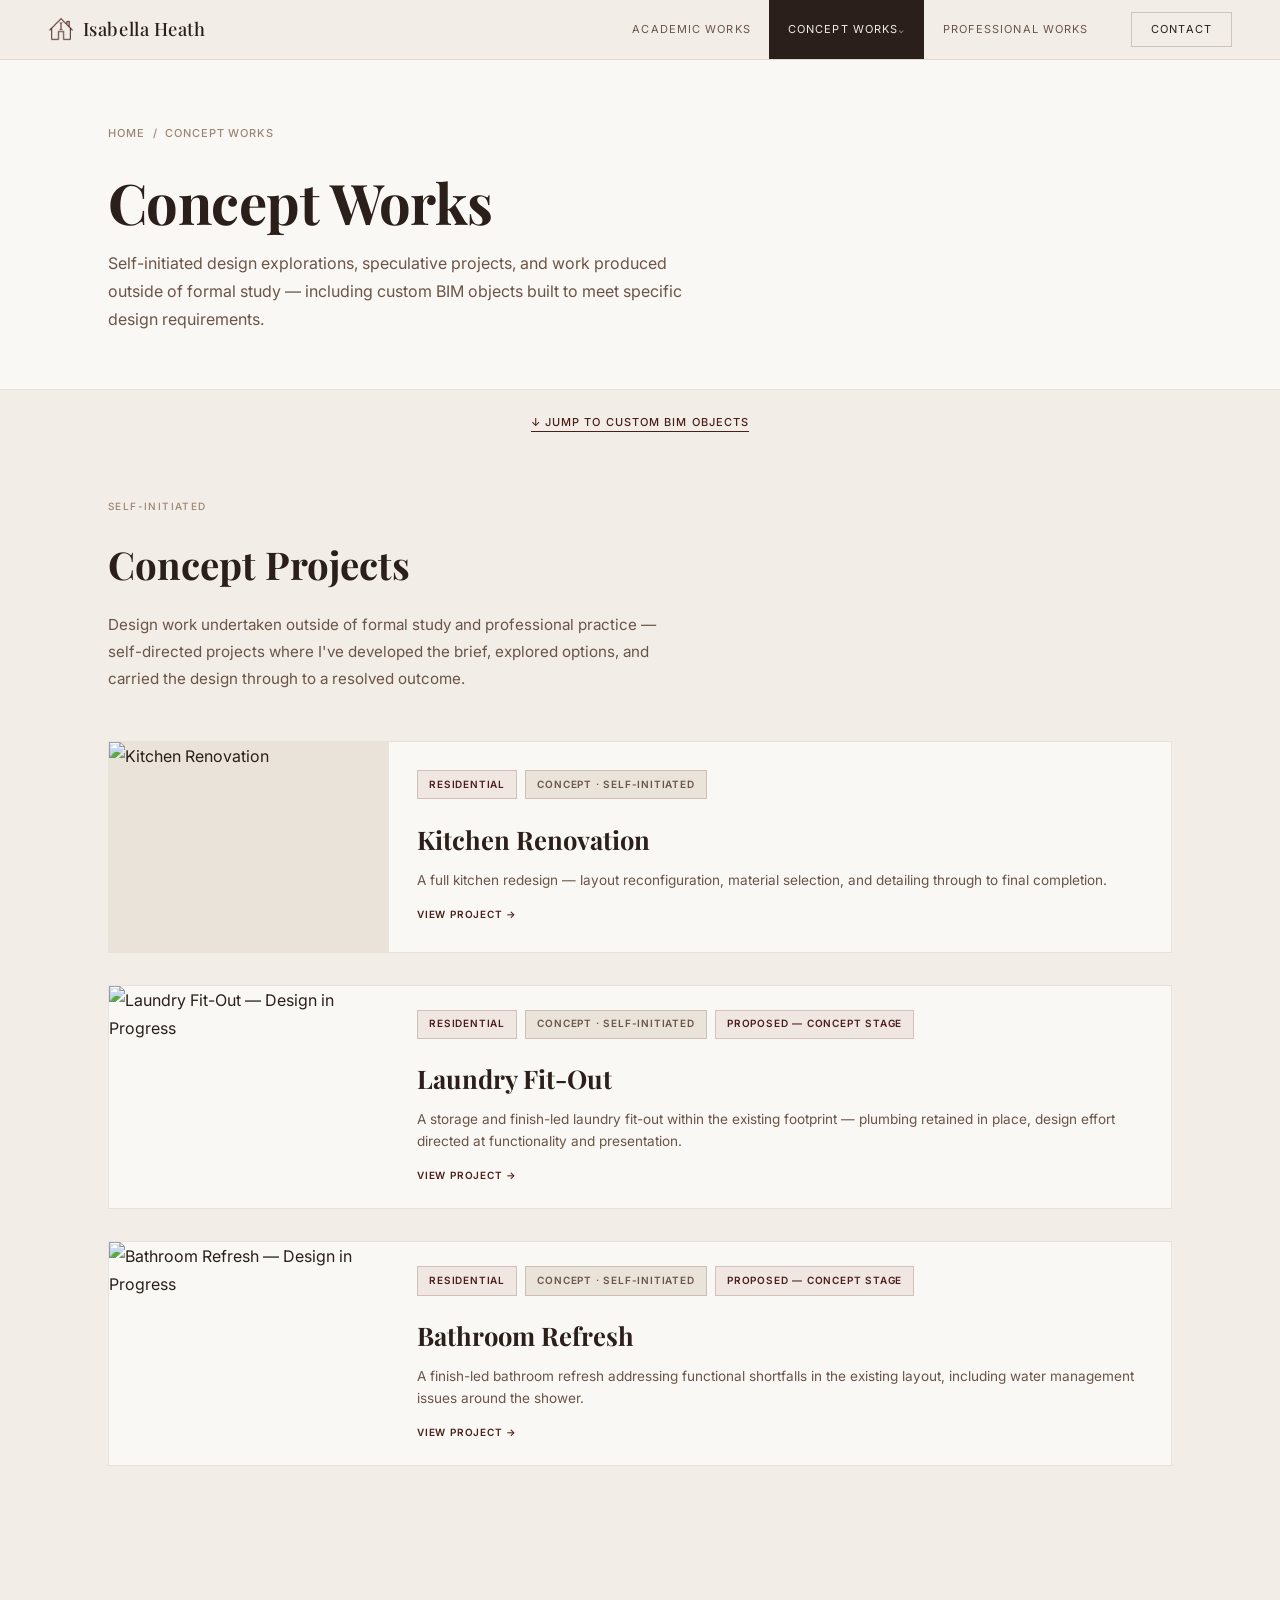
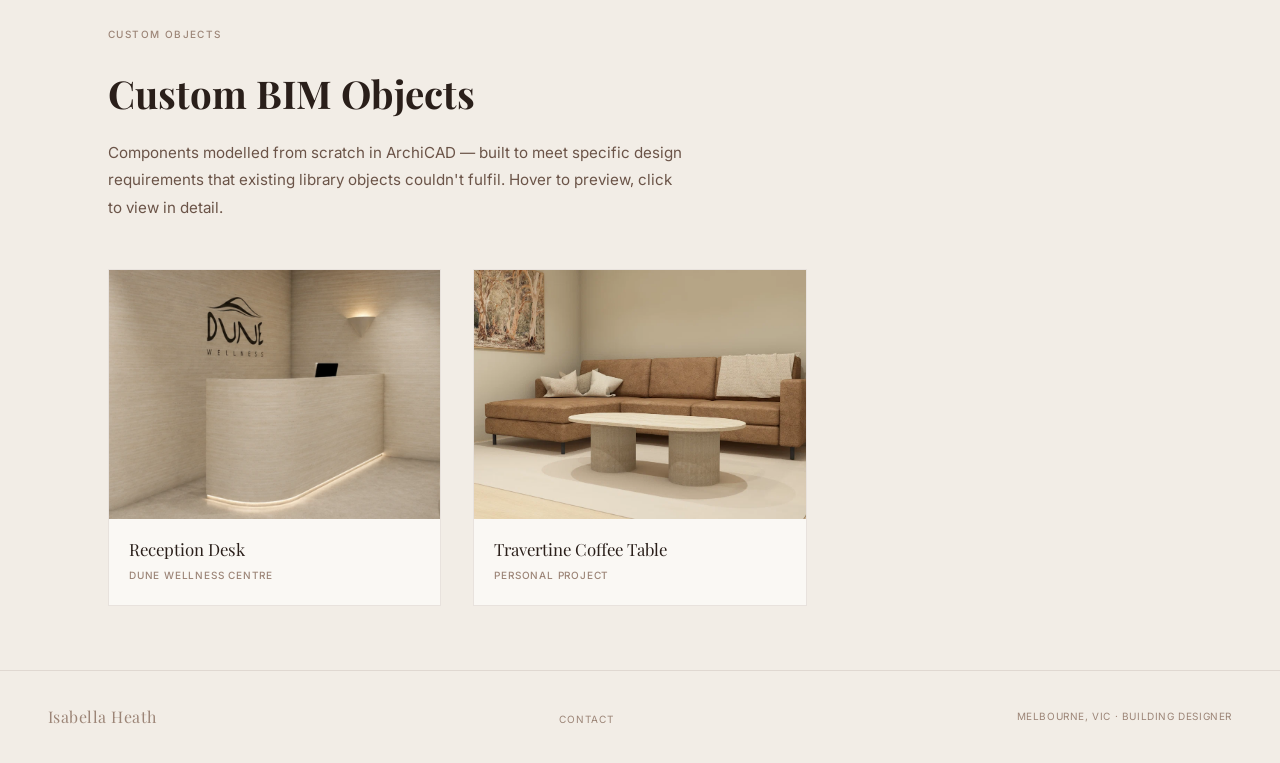
==== commit 612880ad: "Add files via upload" ====
--- a/concept-works.html
+++ b/concept-works.html
@@ -578,7 +578,6 @@
 
     <!-- TAPESTRY FULLSCREEN OVERLAY -->
     <div class="tapestry-fullscreen" id="kitchenTapestryFullscreen">
-      <button class="tapestry-fs-close" id="kitchenTapestryFsClose">✕</button>
       <div class="tapestry-zoom-controls">
         <button class="tapestry-zoom-btn" id="kitchenTapestryZoomOut" aria-label="Zoom out">−</button>
         <button class="tapestry-zoom-btn" id="kitchenTapestryZoomIn" aria-label="Zoom in">+</button>
@@ -766,7 +765,7 @@
     <!-- PREVIEW CARD — shown by default, click to expand -->
     <div class="concept-preview-card" id="laundryPreviewCard">
       <div class="concept-preview-img">
-        <img src="images/personal/laundry-proposed-layout.webp" alt="Laundry Fit-Out">
+        <img src="images/personal/in-progress.png" alt="Laundry Fit-Out — Design in Progress" style="object-fit:contain; background:var(--bg-card);">
       </div>
       <div class="concept-preview-info">
         <div style="display:flex; gap:0.5rem; margin-bottom:0.6rem; flex-wrap:wrap;">
@@ -835,7 +834,6 @@
 
         <!-- LAUNDRY MOODBOARD FULLSCREEN -->
         <div class="tapestry-fullscreen" id="laundryMoodboardFullscreen">
-          <button class="tapestry-fs-close" id="laundryMoodboardFsClose">✕</button>
           <div class="tapestry-zoom-controls" id="laundryMoodboardFsZoomControls">
             <button class="tapestry-zoom-btn" id="laundryMoodboardFsZoomOut" aria-label="Zoom out">−</button>
             <button class="tapestry-zoom-btn" id="laundryMoodboardFsZoomIn" aria-label="Zoom in">+</button>
@@ -928,7 +926,7 @@
     <!-- PREVIEW CARD — shown by default, click to expand -->
     <div class="concept-preview-card" id="bathroomPreviewCard">
       <div class="concept-preview-img">
-        <img src="images/personal/bathroom-proposed-render.webp" alt="Bathroom Refresh">
+        <img src="images/personal/in-progress.png" alt="Bathroom Refresh — Design in Progress" style="object-fit:contain; background:var(--bg-card);">
       </div>
       <div class="concept-preview-info">
         <div style="display:flex; gap:0.5rem; margin-bottom:0.6rem; flex-wrap:wrap;">
@@ -1872,6 +1870,7 @@
   function closeLaundryFs() {
     if (fsPanel) fsPanel.classList.remove('open');
     document.body.style.overflow = '';
+    if (fsClose) fsClose.style.display = 'none';
     fsScale = 1; fsPanX = 0; fsPanY = 0;
     if (fsImg) { fsImg.style.transform = ''; fsImg.style.cursor = ''; }
   }
@@ -1880,6 +1879,7 @@
     fsBtn.addEventListener('click', () => {
       fsPanel.classList.add('open');
       document.body.style.overflow = 'hidden';
+      if (fsClose) fsClose.style.display = '';
       fsScale = 1; fsPanX = 0; fsPanY = 0;
       applyFsTransform(false);
     });
@@ -2124,6 +2124,7 @@
     fsBtn.addEventListener('click', () => {
       fsPanel.classList.add('open');
       document.body.style.overflow = 'hidden';
+      if (fsClose) fsClose.style.display = '';
       // Sync scroll position
       if (fsTrack && track) {
         const ratio = track.scrollLeft / Math.max(1, track.scrollWidth - track.clientWidth);
@@ -2137,6 +2138,7 @@
   function closeTapestryFs() {
     if (fsPanel) fsPanel.classList.remove('open');
     document.body.style.overflow = '';
+    if (fsClose) fsClose.style.display = 'none';
   }
   if (fsClose) {
     fsClose.addEventListener('click', closeTapestryFs);
@@ -2239,5 +2241,9 @@
   <a href="concept-works.html" class="pill-btn pill-active"><svg viewBox="0 0 24 24"><rect x="3" y="3" width="7" height="7" rx="1"/><rect x="14" y="3" width="7" height="7" rx="1"/><rect x="3" y="14" width="7" height="7" rx="1"/><circle cx="17.5" cy="17.5" r="3.5"/></svg>Concept<br>Works</a>
   <a href="professional-works.html" class="pill-btn"><svg viewBox="0 0 24 24"><rect x="2" y="7" width="20" height="14" rx="2"/><path d="M16 7V5a2 2 0 00-2-2h-4a2 2 0 00-2 2v2"/></svg>Professional<br>Works</a>
 </div>
+
+<!-- TAPESTRY CLOSE BUTTONS — at body level to avoid iOS scrollable container touch interception -->
+<button class="tapestry-fs-close tapestry-close-body" id="kitchenTapestryFsClose" style="display:none;" aria-label="Close">✕</button>
+<button class="tapestry-fs-close tapestry-close-body" id="laundryMoodboardFsClose" style="display:none;" aria-label="Close">✕</button>
 </body>
 </html>
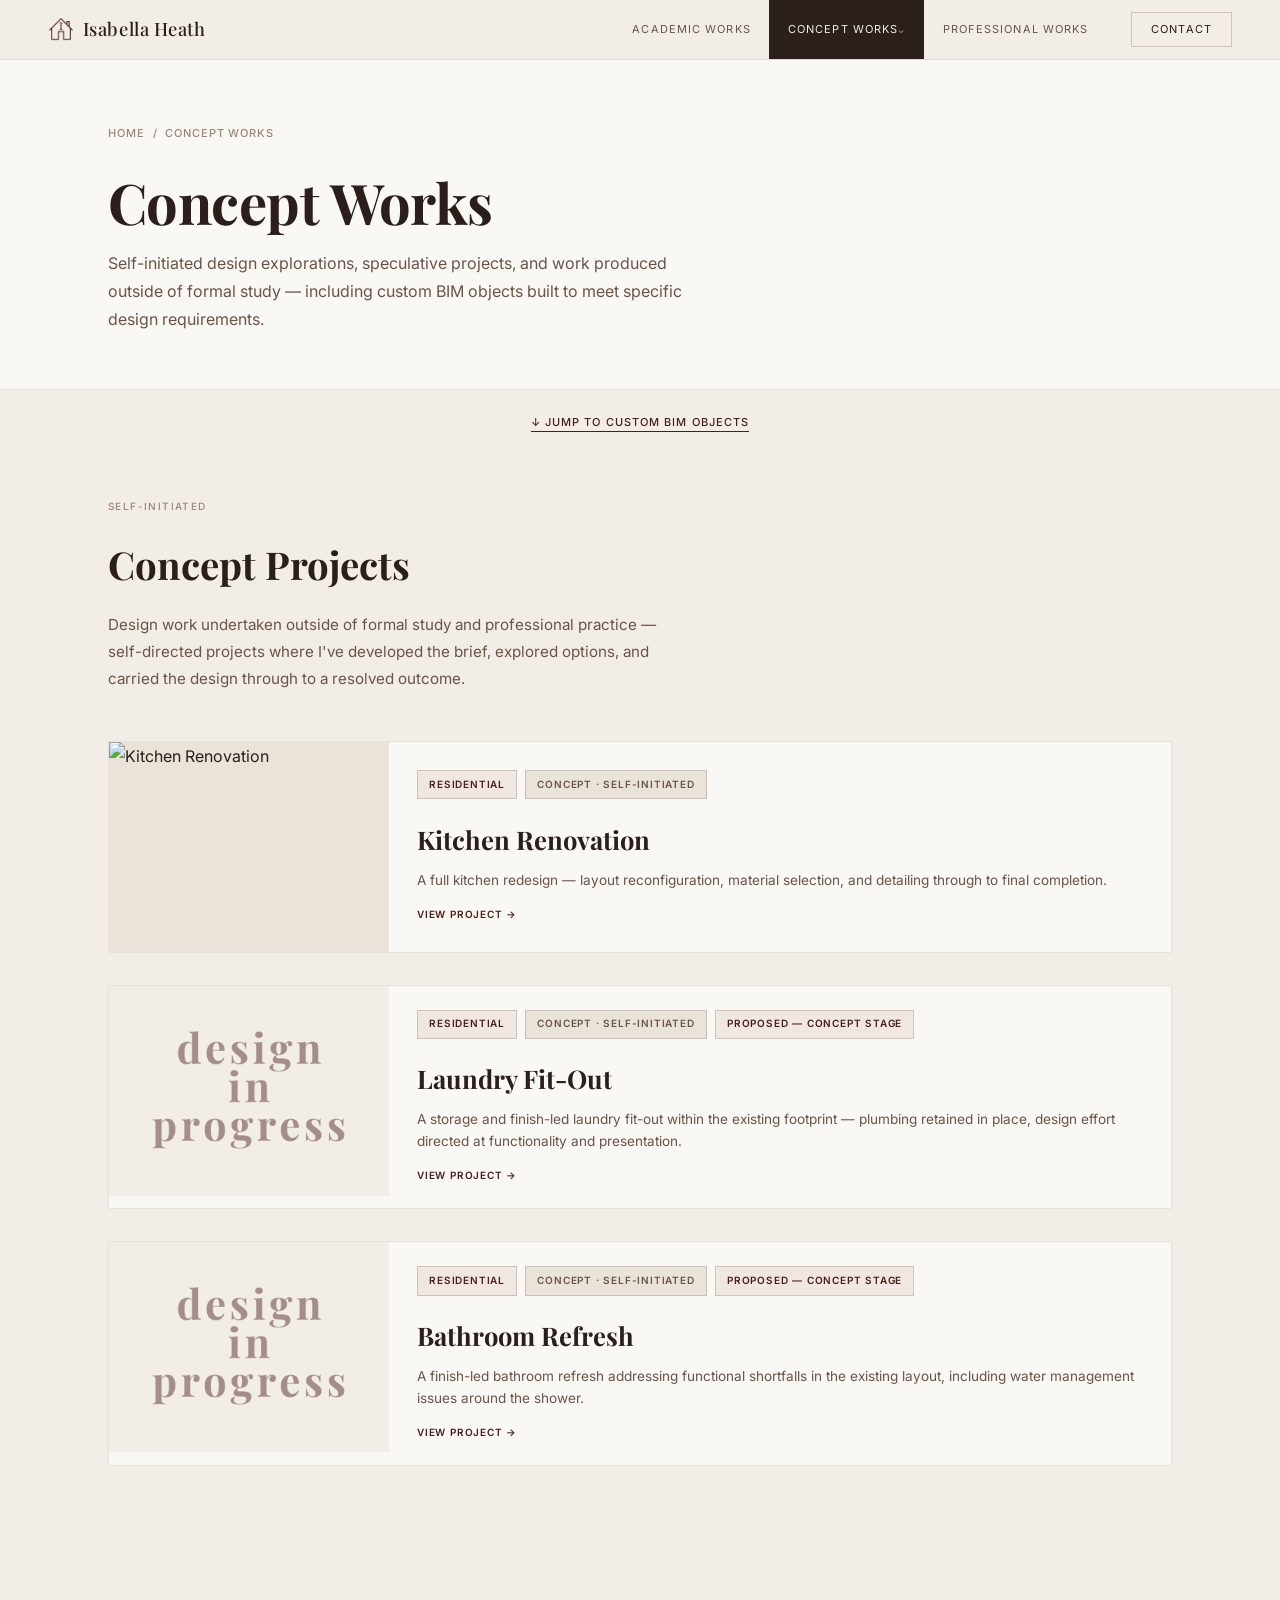
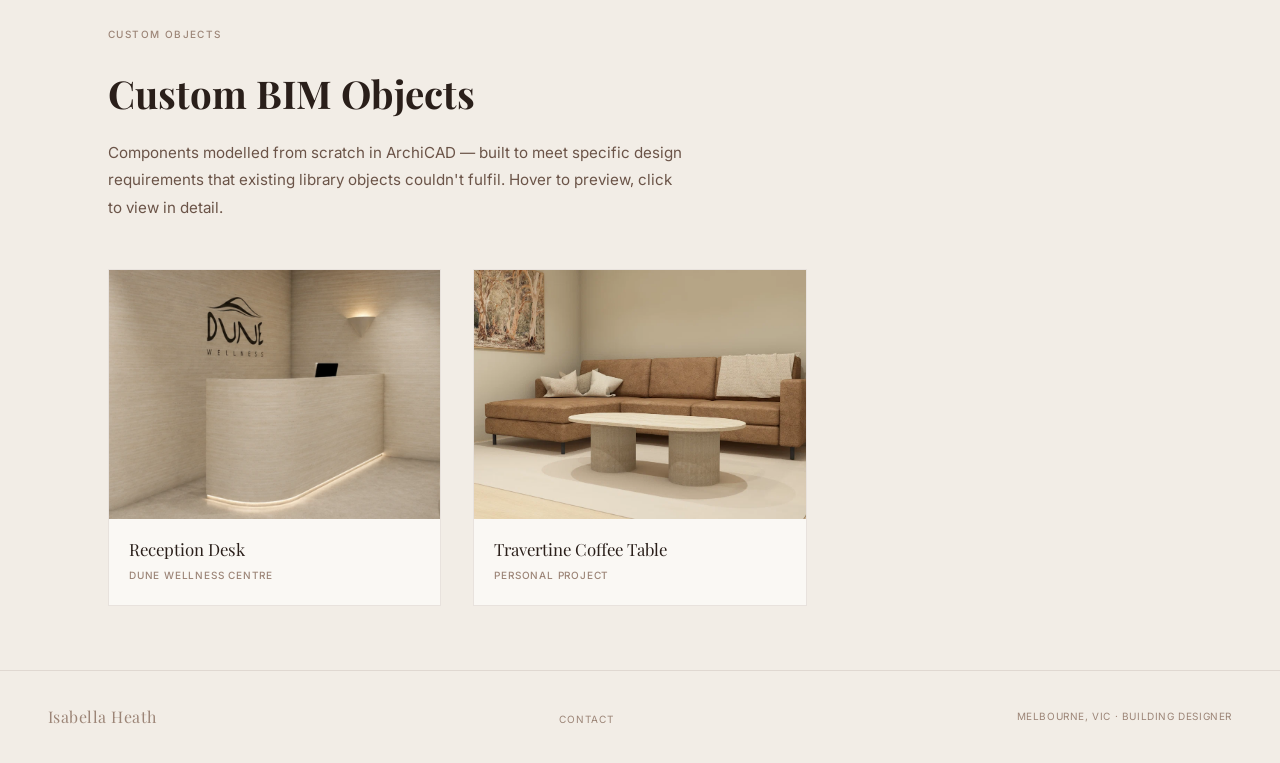
==== commit f2624fec: "Add files via upload" ====
--- a/concept-works.html
+++ b/concept-works.html
@@ -112,7 +112,7 @@
 
   /* DESIGN DEVELOPMENT TAPESTRY — horizontal scroll */
   .tapestry-wrap { position: relative; margin-bottom: 2rem; }
-  .tapestry-track { overflow-x: auto; overflow-y: hidden; scrollbar-width: none; -webkit-overflow-scrolling: touch; cursor: grab; height: 420px; background: #EDE7DE; display: flex; align-items: center; }
+  .tapestry-track { overflow-x: auto; overflow-y: hidden; scrollbar-width: none; -webkit-overflow-scrolling: touch; cursor: grab; height: 420px; background: #EDE7DE; display: flex; align-items: center; padding-right: 0; }
   .tapestry-track:active { cursor: grabbing; }
   .tapestry-track::-webkit-scrollbar { display: none; }
   /* Right-edge fade — permanent subtle indicator */
@@ -129,7 +129,7 @@
   .tapestry-scrollbar-track { height: 4px; background: var(--border-strong); border-radius: 2px; position: relative; cursor: pointer; }
   .tapestry-scrollbar-thumb { height: 100%; background: var(--accent); border-radius: 2px; position: absolute; left: 0; top: 0; min-width: 48px; transition: background 0.15s; cursor: grab; }
   .tapestry-scrollbar-thumb:active { cursor: grabbing; background: var(--text-primary); }
-  .tapestry-img { height: 100%; width: auto; display: block; user-select: none; -webkit-user-drag: none; transform-origin: center left; transition: transform 0.25s ease; flex-shrink: 0; }
+  .tapestry-img { height: 100%; width: auto; display: block; user-select: none; -webkit-user-drag: none; transform-origin: center left; transition: transform 0.25s ease; flex-shrink: 0; margin-right: -8%; }
   .tapestry-arrow { display: none; }
   @media (max-width: 700px) {
     .tapestry-track { height: 500px; }
@@ -1780,21 +1780,13 @@
     });
   }
 
-  // Drag scroll on track
-  let isDragging = false, dragStartX = 0, dragScrollStart = 0;
-  track.addEventListener('mousedown', e => { isDragging = true; dragStartX = e.clientX; dragScrollStart = track.scrollLeft; document.body.style.userSelect = 'none'; e.preventDefault(); });
-  function endDrag() { isDragging = false; document.body.style.userSelect = ''; }
-  document.addEventListener('mousemove', e => { if (!isDragging) return; track.scrollLeft = dragScrollStart - (e.clientX - dragStartX); });
-  document.addEventListener('mouseup', endDrag);
-  document.addEventListener('mouseleave', endDrag);
-
   // Mobile arrows
   const NUDGE = 160;
   if (prevBtn) prevBtn.addEventListener('click', () => { markScrolled(); track.scrollBy({ left: -NUDGE, behavior: 'smooth' }); });
   if (nextBtn) nextBtn.addEventListener('click', () => { markScrolled(); track.scrollBy({ left: NUDGE, behavior: 'smooth' }); });
   addSwipe(track, () => track.scrollBy({ left: NUDGE, behavior: 'smooth' }), () => track.scrollBy({ left: -NUDGE, behavior: 'smooth' }));
 
-  // Inline zoom — also update cursor and enable drag-to-pan when zoomed
+  // Inline zoom
   let panX = 0, panY = 0;
 
   function applyInlineZoomAndPan() {
@@ -1813,24 +1805,36 @@
 
   function applyInlineZoom() { applyInlineZoomAndPan(); }
 
-  // Vertical drag-to-pan when zoomed (track already handles horizontal scroll)
-  let panDragging = false, panStartY = 0, panStartPanY = 0;
-  img.addEventListener('mousedown', e => {
-    if (inlineScale <= 1) return;
-    e.preventDefault(); e.stopPropagation();
-    panDragging = true; panStartY = e.clientY; panStartPanY = panY;
-    img.style.cursor = 'grabbing';
+  // Unified drag handler on the track — handles both horizontal scroll and vertical pan
+  let dragActive = false, dragStartX = 0, dragStartY = 0, dragScrollStart = 0, dragPanYStart = 0;
+  track.addEventListener('mousedown', e => {
+    dragActive = true;
+    dragStartX = e.clientX; dragStartY = e.clientY;
+    dragScrollStart = track.scrollLeft; dragPanYStart = panY;
+    document.body.style.userSelect = 'none';
+    e.preventDefault();
+    if (inlineScale > 1) img.style.cursor = 'grabbing';
   });
-  window.addEventListener('mousemove', e => {
-    if (!panDragging) return;
-    panY = panStartPanY + (e.clientY - panStartY);
-    applyInlineZoomAndPan();
+  document.addEventListener('mousemove', e => {
+    if (!dragActive) return;
+    const dx = e.clientX - dragStartX;
+    const dy = e.clientY - dragStartY;
+    // Horizontal: scroll the track
+    track.scrollLeft = dragScrollStart - dx;
+    // Vertical: pan the image (only when zoomed)
+    if (inlineScale > 1) {
+      panY = dragPanYStart + dy;
+      img.style.transform = `scale(${inlineScale}) translate(${panX / inlineScale}px, ${panY / inlineScale}px)`;
+    }
   });
-  window.addEventListener('mouseup', () => {
-    if (!panDragging) return;
-    panDragging = false;
+  function endDrag() {
+    if (!dragActive) return;
+    dragActive = false;
+    document.body.style.userSelect = '';
     img.style.cursor = inlineScale > 1 ? 'grab' : 'default';
-  });
+  }
+  document.addEventListener('mouseup', endDrag);
+  document.addEventListener('mouseleave', endDrag);
   // Touch vertical pan
   let tPanStartY = 0, tPanStartPanY = 0;
   img.addEventListener('touchstart', e => {
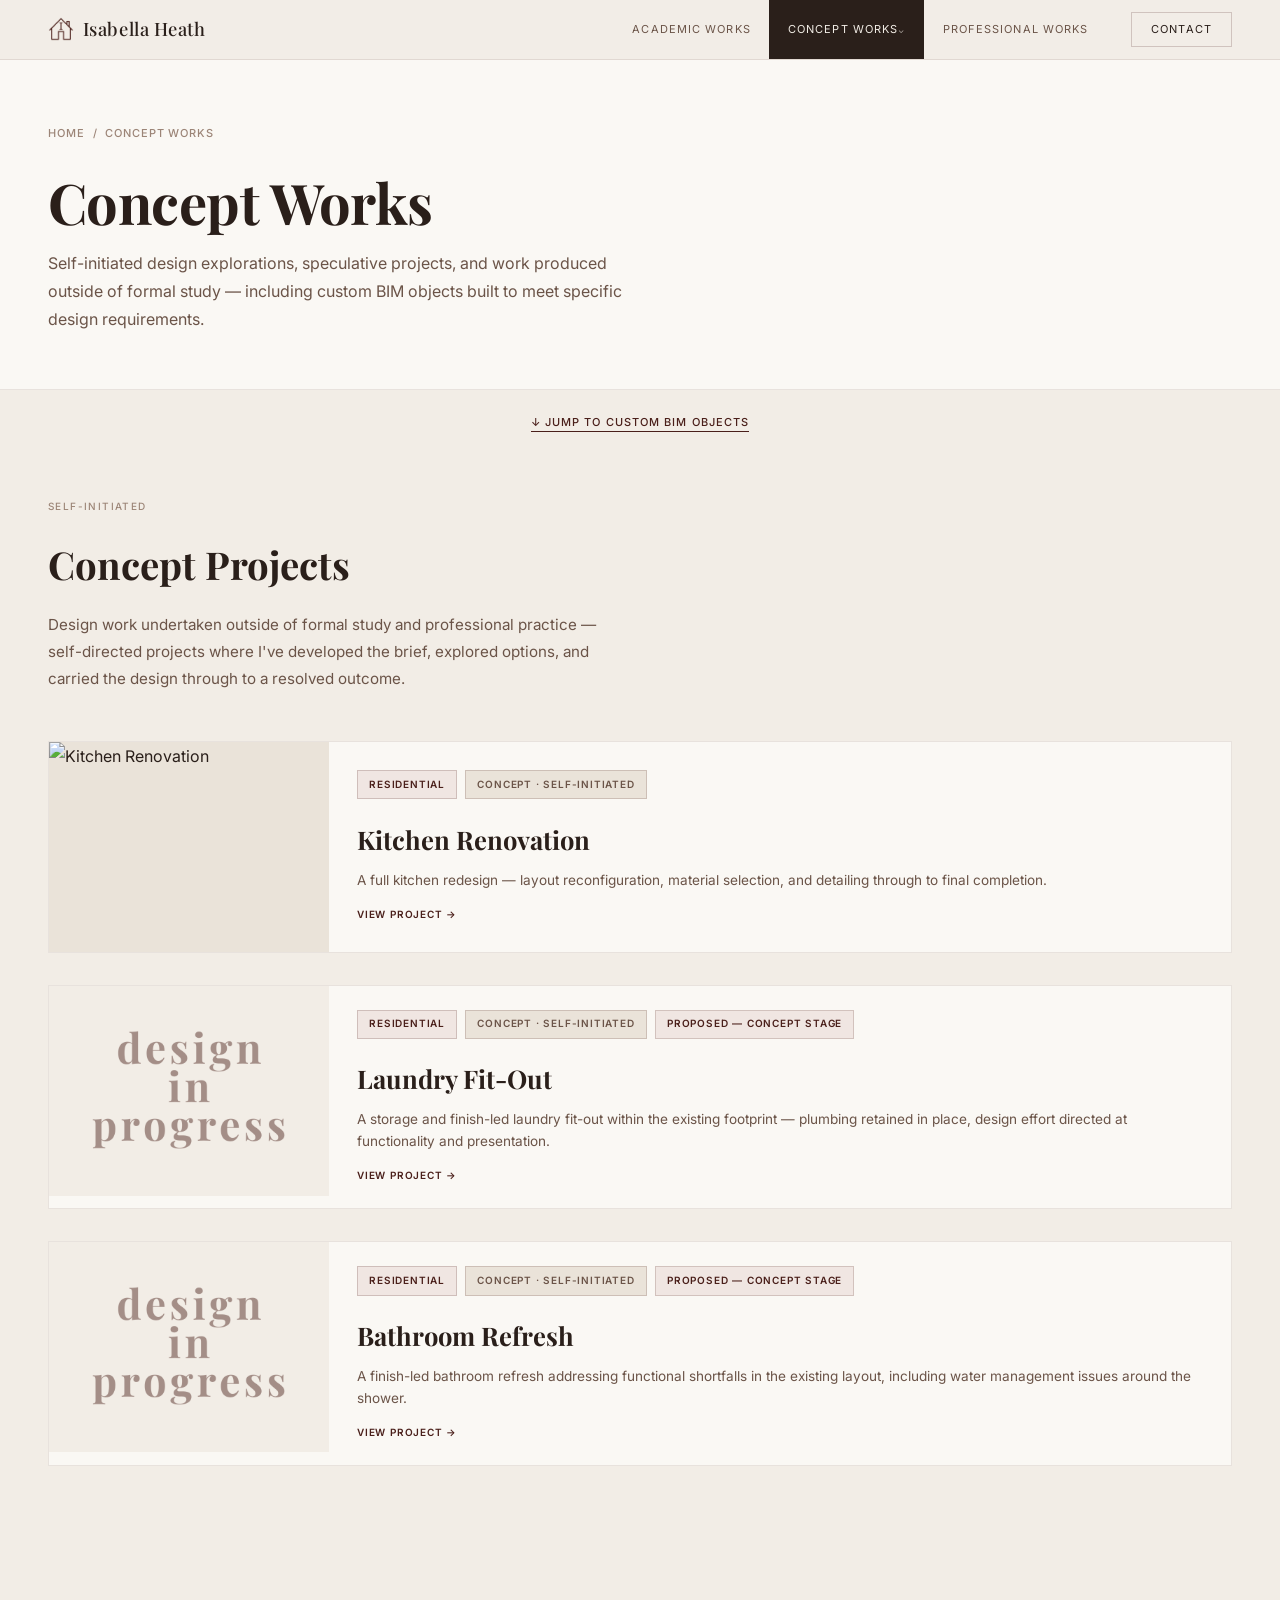
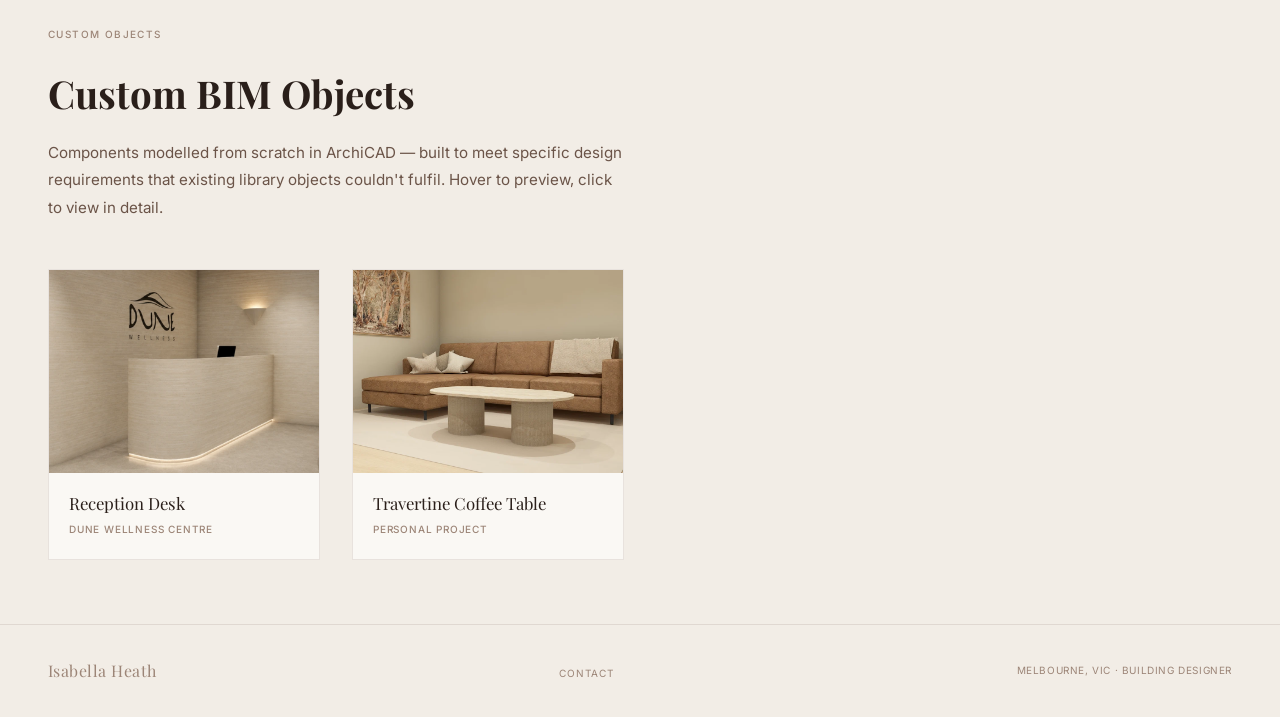
==== commit c489d88e: "Add files via upload" ====
--- a/concept-works.html
+++ b/concept-works.html
@@ -11,7 +11,7 @@
 <meta name="theme-color" content="#3A1F14">
 <style>
   .page-header { padding-top: 60px; border-bottom: 0.5px solid var(--border); background: var(--bg-card); }
-  .page-header-inner { max-width: 1160px; margin: 0 auto; padding: 4rem 3rem 3.5rem; }
+  .page-header-inner { max-width: 1400px; margin: 0 auto; padding: 4rem 3rem 3.5rem; }
   @media (max-width: 900px) { .page-header-inner { padding: 1.5rem 1.5rem 2rem; } }
   .breadcrumb { display: flex; align-items: center; gap: 0.5rem; font-size: 11px; font-weight: 500; letter-spacing: 0.08em; text-transform: uppercase; color: var(--text-muted); margin-bottom: 1.75rem; }
   .breadcrumb a { color: var(--text-muted); text-decoration: none; transition: color 0.2s; }
@@ -20,7 +20,7 @@
   .page-subtitle { font-size: 1rem; color: var(--text-secondary); max-width: 580px; line-height: 1.75; }
 
   /* SECTION */
-  .section-wrap-cw { max-width: 1160px; margin: 0 auto; padding: 4rem 3rem; }
+  .section-wrap-cw { max-width: 1400px; margin: 0 auto; padding: 4rem 3rem; }
   .section-eyebrow-cw { font-size: 10px; font-weight: 500; letter-spacing: 0.14em; text-transform: uppercase; color: var(--text-muted); display: block; margin-bottom: 1rem; }
   .section-title-cw { font-family: 'Playfair Display', serif; font-size: clamp(1.6rem,3vw,2.4rem); margin-bottom: 0.75rem; }
   .section-body-cw { font-size: 0.95rem; color: var(--text-secondary); line-height: 1.8; max-width: 580px; margin-bottom: 3rem; }
--- a/style.css
+++ b/style.css
@@ -247,7 +247,7 @@
 
 /* ---- SECTION WRAPPER ---- */
 .section-wrap {
-  max-width: 1160px;
+  max-width: 1400px;
   margin: 0 auto;
   padding: 7rem 3rem;
 }
@@ -523,6 +523,52 @@
   .section-wrap { padding: 3rem 1.25rem; }
   footer { flex-direction: column; gap: 1rem; text-align: center; }
   .footer-links { justify-content: center; gap: 1rem; flex-wrap: wrap; }
+}
+
+
+/* ── CLICK TO ENLARGE HINT ── */
+.img-slot,
+.before-main,
+.kitchen-carousel-viewer,
+.laundry-before-viewer .before-main,
+.img-hero {
+  position: relative;
+}
+.img-slot img,
+.before-main img,
+.kitchen-carousel-viewer img,
+.img-hero {
+  /* cursor already set to zoom-in in most places */
+}
+/* Small badge top-right on hoverable image containers */
+.img-slot::after,
+.img-hero-wrap::after {
+  content: '⛶ Enlarge';
+  position: absolute;
+  bottom: 0.5rem;
+  right: 0.5rem;
+  font-family: 'Inter', sans-serif;
+  font-size: 9px;
+  font-weight: 500;
+  letter-spacing: 0.08em;
+  text-transform: uppercase;
+  color: rgba(242,237,230,0.9);
+  background: rgba(42,31,26,0.55);
+  padding: 0.25rem 0.5rem;
+  pointer-events: none;
+  opacity: 0;
+  transition: opacity 0.2s;
+}
+.img-slot:hover::after,
+.img-hero-wrap:hover::after {
+  opacity: 1;
+}
+@media (hover: none) {
+  .img-slot::after,
+  .img-hero-wrap::after {
+    opacity: 1;
+    font-size: 8px;
+  }
 }
 
 /* ════════════════════════════════════════
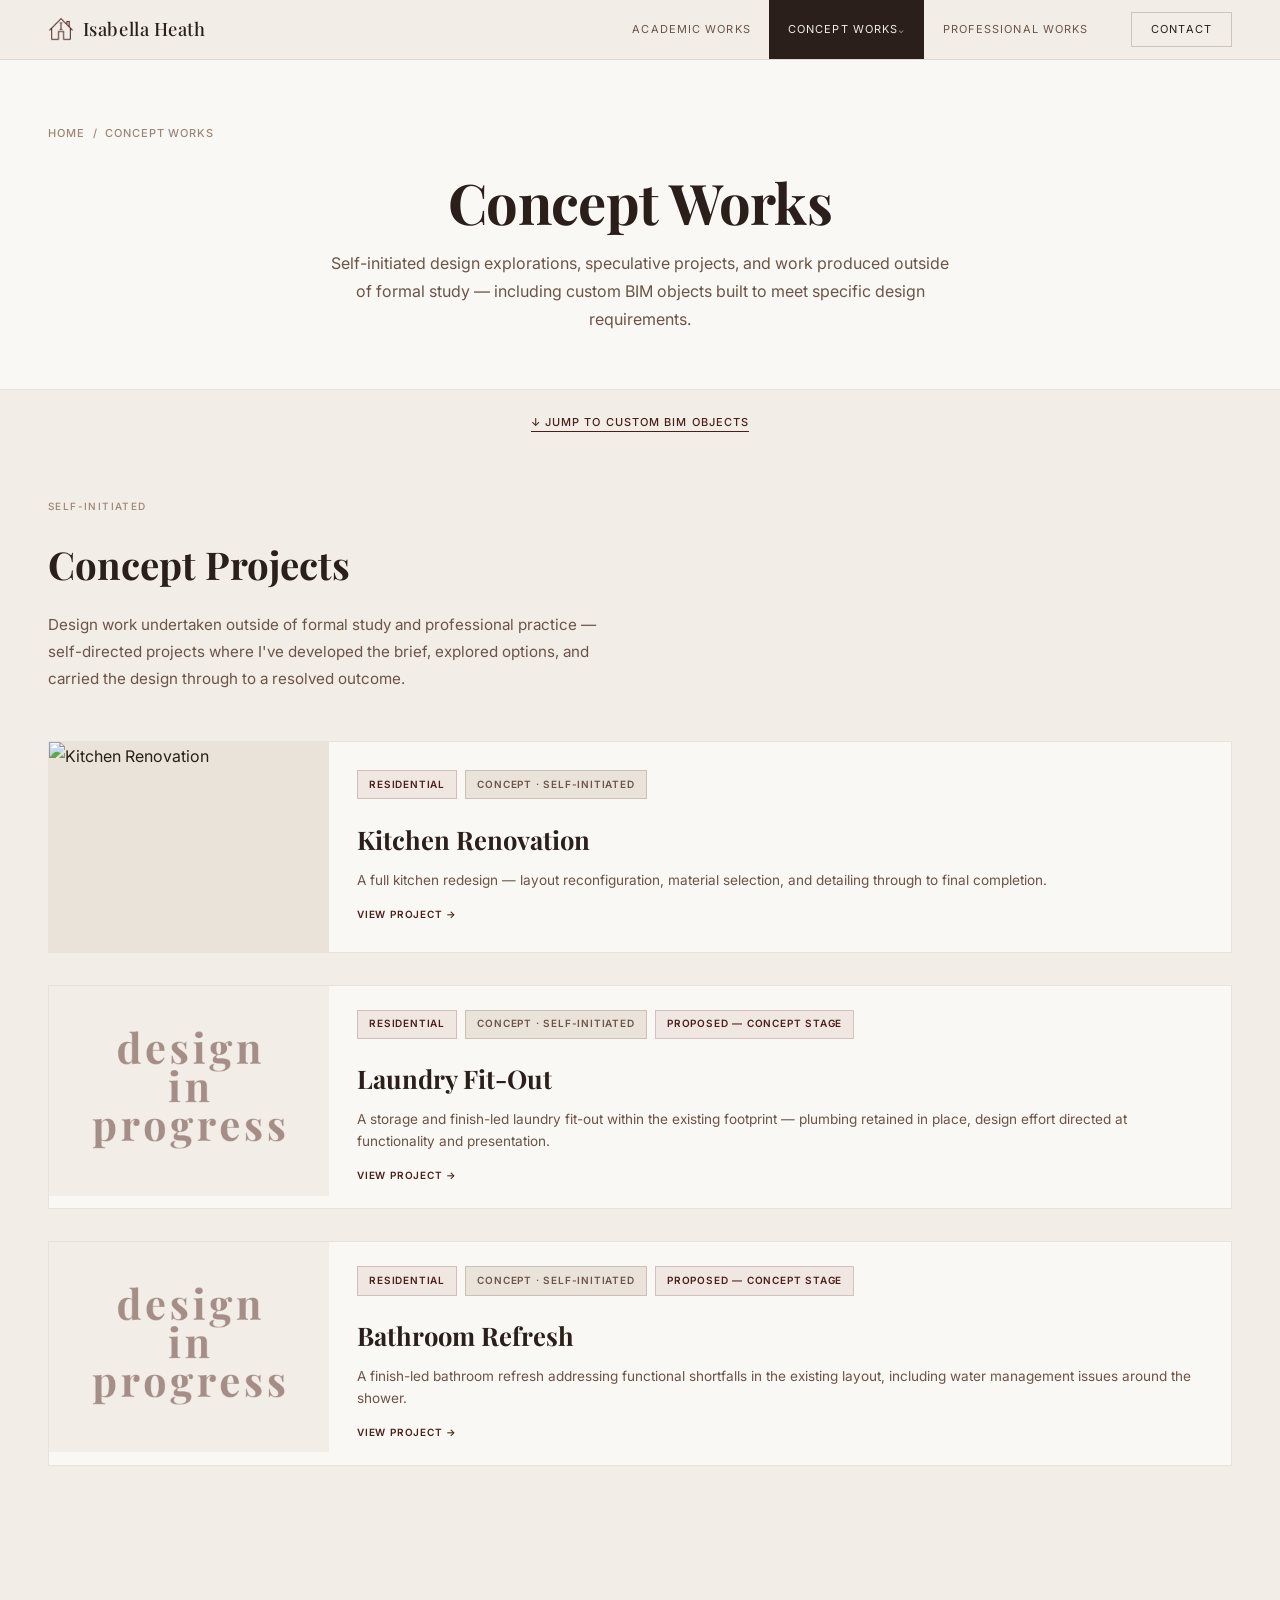
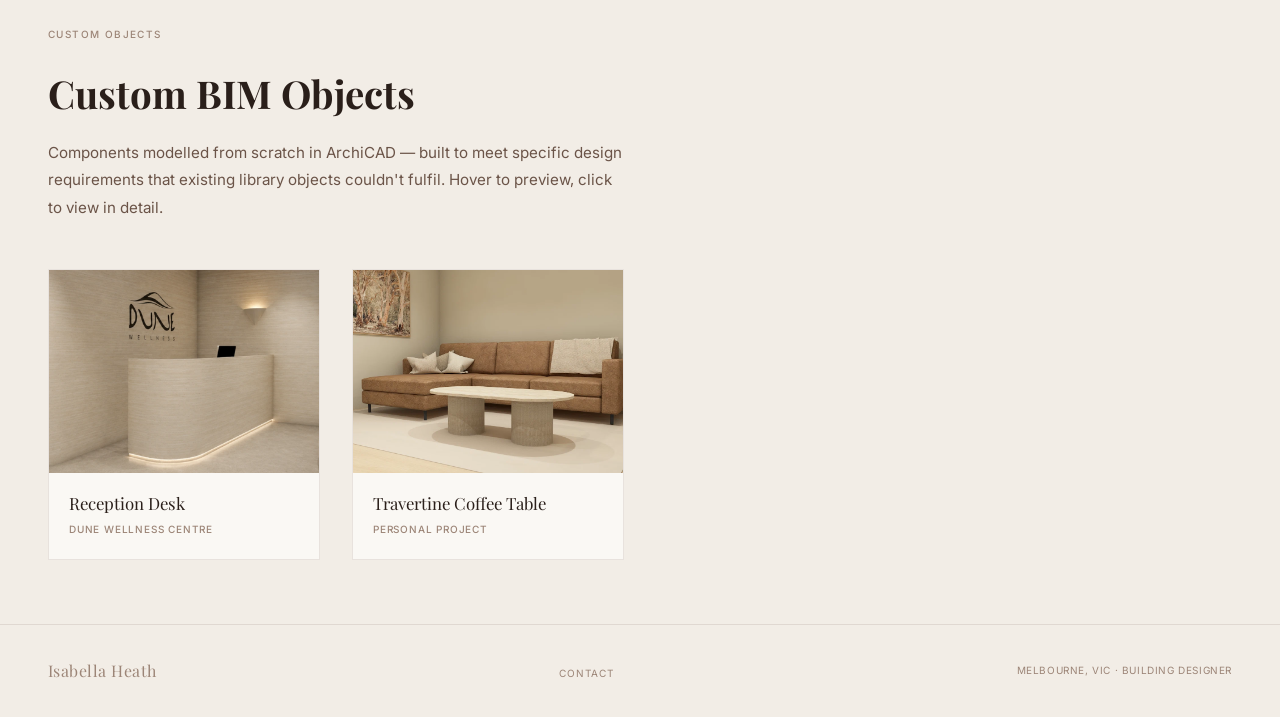
==== commit f172f000: "Add files via upload" ====
--- a/concept-works.html
+++ b/concept-works.html
@@ -11,13 +11,13 @@
 <meta name="theme-color" content="#3A1F14">
 <style>
   .page-header { padding-top: 60px; border-bottom: 0.5px solid var(--border); background: var(--bg-card); }
-  .page-header-inner { max-width: 1400px; margin: 0 auto; padding: 4rem 3rem 3.5rem; }
+  .page-header-inner { max-width: 1400px; margin: 0 auto; padding: 4rem 3rem 3.5rem; text-align: center; }
   @media (max-width: 900px) { .page-header-inner { padding: 1.5rem 1.5rem 2rem; } }
   .breadcrumb { display: flex; align-items: center; gap: 0.5rem; font-size: 11px; font-weight: 500; letter-spacing: 0.08em; text-transform: uppercase; color: var(--text-muted); margin-bottom: 1.75rem; }
   .breadcrumb a { color: var(--text-muted); text-decoration: none; transition: color 0.2s; }
   .breadcrumb a:hover { color: var(--accent); }
   .page-title { font-family: 'Playfair Display', serif; font-size: clamp(2rem, 5vw, 3.5rem); line-height: 1.1; letter-spacing: -0.01em; margin-bottom: 1rem; }
-  .page-subtitle { font-size: 1rem; color: var(--text-secondary); max-width: 580px; line-height: 1.75; }
+  .page-subtitle { font-size: 1rem; color: var(--text-secondary); max-width: 620px; line-height: 1.75; margin: 0 auto; }
 
   /* SECTION */
   .section-wrap-cw { max-width: 1400px; margin: 0 auto; padding: 4rem 3rem; }
--- a/style.css
+++ b/style.css
@@ -527,45 +527,50 @@
 
 
 /* ── CLICK TO ENLARGE HINT ── */
+/* ── ENLARGE HINTS — on all zoomable image containers ── */
 .img-slot,
 .before-main,
+.img-hero-wrap,
 .kitchen-carousel-viewer,
-.laundry-before-viewer .before-main,
-.img-hero {
+.plan-img-wrap {
   position: relative;
 }
-.img-slot img,
-.before-main img,
-.kitchen-carousel-viewer img,
-.img-hero {
-  /* cursor already set to zoom-in in most places */
-}
-/* Small badge top-right on hoverable image containers */
+/* ::after works on div containers, not on img elements directly */
 .img-slot::after,
-.img-hero-wrap::after {
-  content: '⛶ Enlarge';
+.before-main::after,
+.img-hero-wrap::after,
+.kitchen-carousel-viewer::after,
+.plan-img-wrap::after {
+  content: '⛶  Enlarge';
   position: absolute;
-  bottom: 0.5rem;
-  right: 0.5rem;
+  bottom: 0.6rem;
+  right: 0.6rem;
   font-family: 'Inter', sans-serif;
   font-size: 9px;
   font-weight: 500;
   letter-spacing: 0.08em;
   text-transform: uppercase;
-  color: rgba(242,237,230,0.9);
-  background: rgba(42,31,26,0.55);
-  padding: 0.25rem 0.5rem;
+  color: rgba(242,237,230,0.95);
+  background: rgba(42,31,26,0.6);
+  padding: 0.25rem 0.55rem;
   pointer-events: none;
   opacity: 0;
   transition: opacity 0.2s;
+  z-index: 2;
 }
 .img-slot:hover::after,
-.img-hero-wrap:hover::after {
+.before-main:hover::after,
+.img-hero-wrap:hover::after,
+.kitchen-carousel-viewer:hover::after,
+.plan-img-wrap:hover::after {
   opacity: 1;
 }
 @media (hover: none) {
   .img-slot::after,
-  .img-hero-wrap::after {
+  .before-main::after,
+  .img-hero-wrap::after,
+  .kitchen-carousel-viewer::after,
+  .plan-img-wrap::after {
     opacity: 1;
     font-size: 8px;
   }
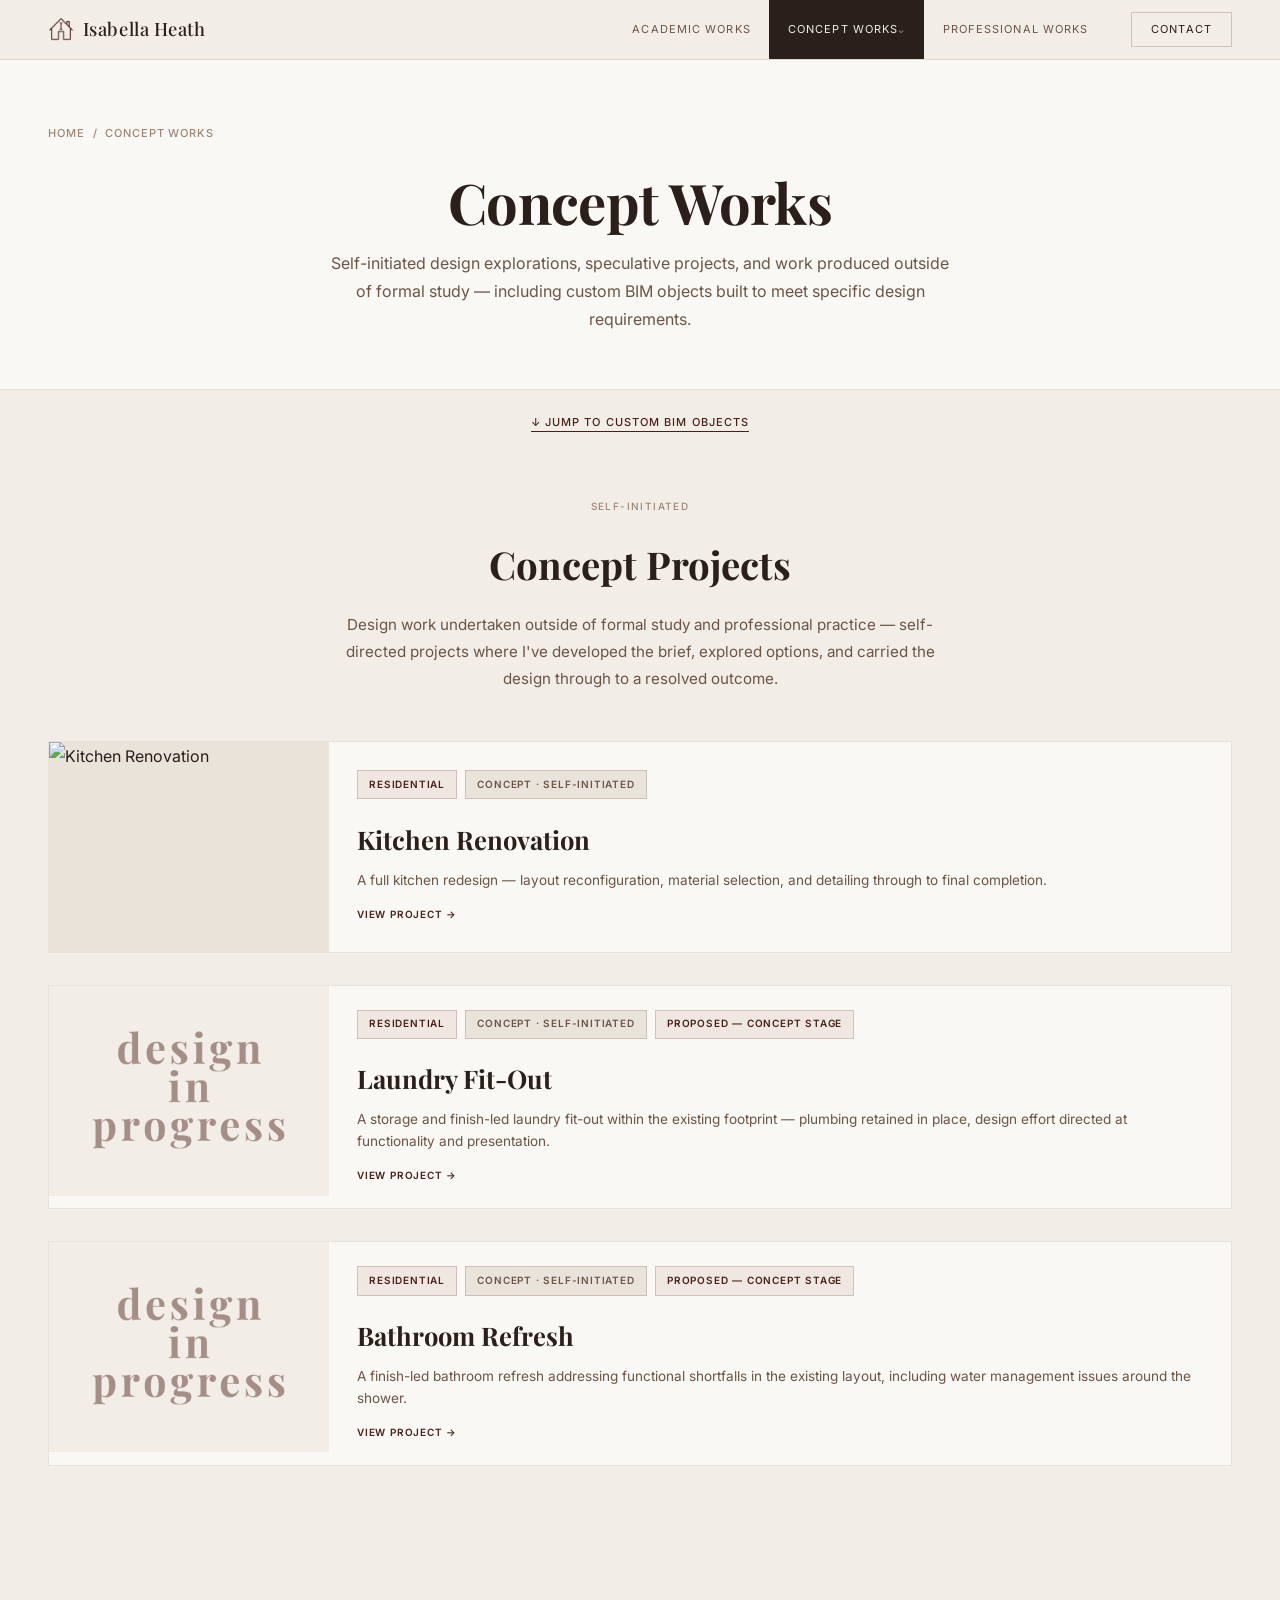
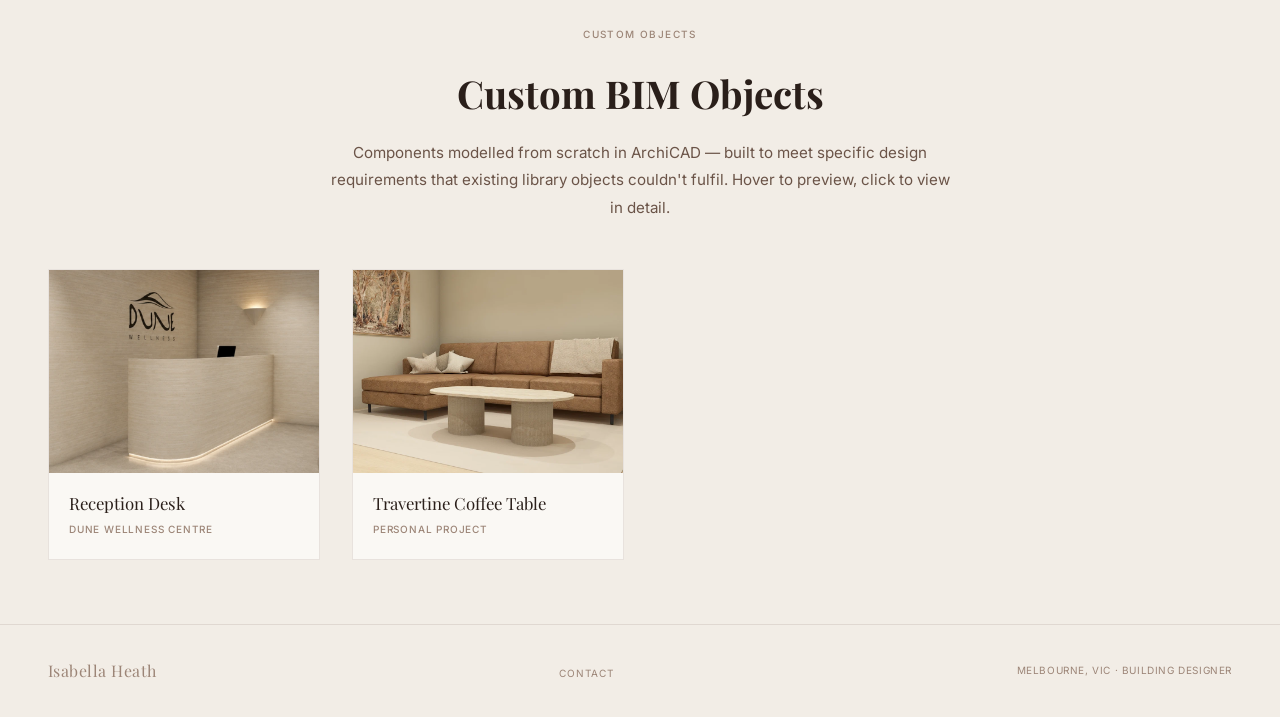
==== commit 00c2a091: "Add files via upload" ====
--- a/concept-works.html
+++ b/concept-works.html
@@ -21,9 +21,9 @@
 
   /* SECTION */
   .section-wrap-cw { max-width: 1400px; margin: 0 auto; padding: 4rem 3rem; }
-  .section-eyebrow-cw { font-size: 10px; font-weight: 500; letter-spacing: 0.14em; text-transform: uppercase; color: var(--text-muted); display: block; margin-bottom: 1rem; }
-  .section-title-cw { font-family: 'Playfair Display', serif; font-size: clamp(1.6rem,3vw,2.4rem); margin-bottom: 0.75rem; }
-  .section-body-cw { font-size: 0.95rem; color: var(--text-secondary); line-height: 1.8; max-width: 580px; margin-bottom: 3rem; }
+  .section-eyebrow-cw { font-size: 10px; font-weight: 500; letter-spacing: 0.14em; text-transform: uppercase; color: var(--text-muted); display: block; margin-bottom: 1rem; text-align: center; }
+  .section-title-cw { font-family: 'Playfair Display', serif; font-size: clamp(1.6rem,3vw,2.4rem); margin-bottom: 0.75rem; text-align: center; }
+  .section-body-cw { font-size: 0.95rem; color: var(--text-secondary); line-height: 1.8; max-width: 620px; margin-bottom: 3rem; text-align: center; margin-left: auto; margin-right: auto; }
 
   /* Shared classes used by kitchen renovation section */
   .img-grid-2 { display: grid; grid-template-columns: 1fr 1fr; gap: 1.5px; background: var(--border); margin-bottom: 1.5rem; }
